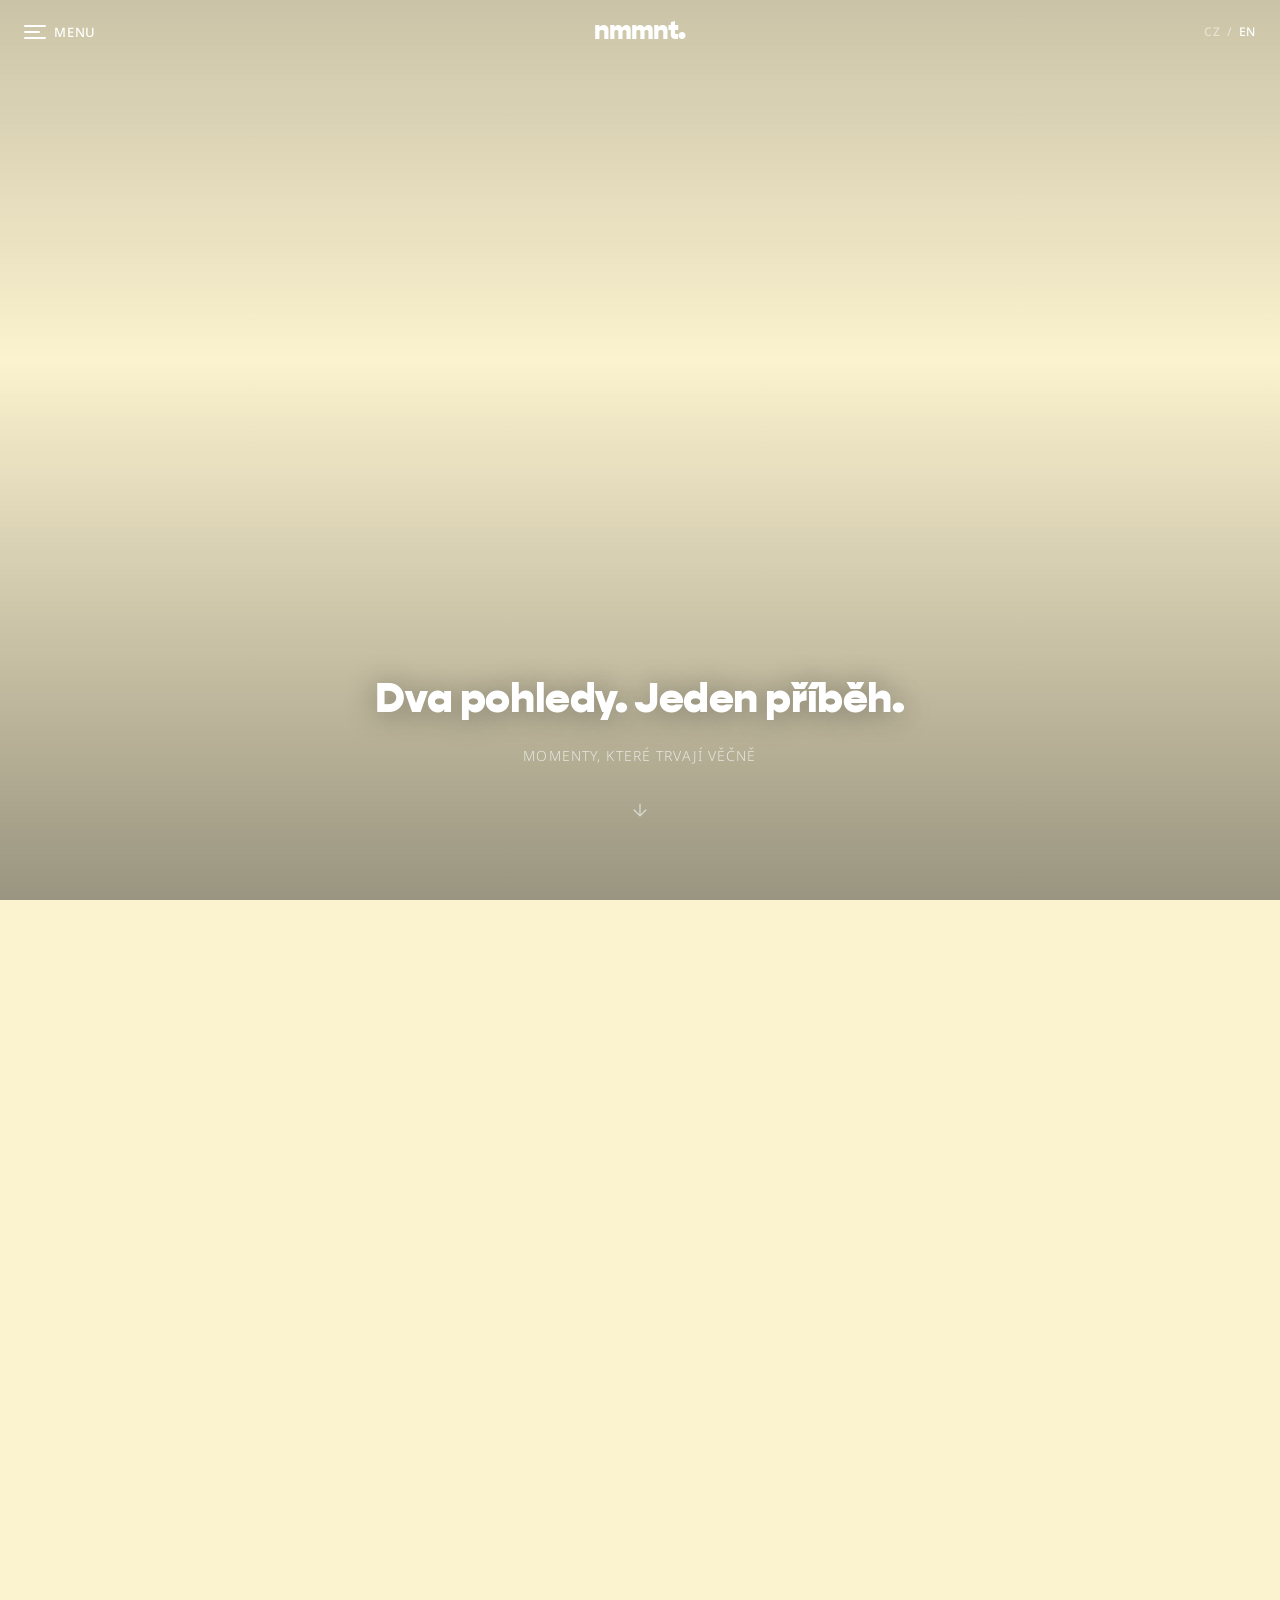
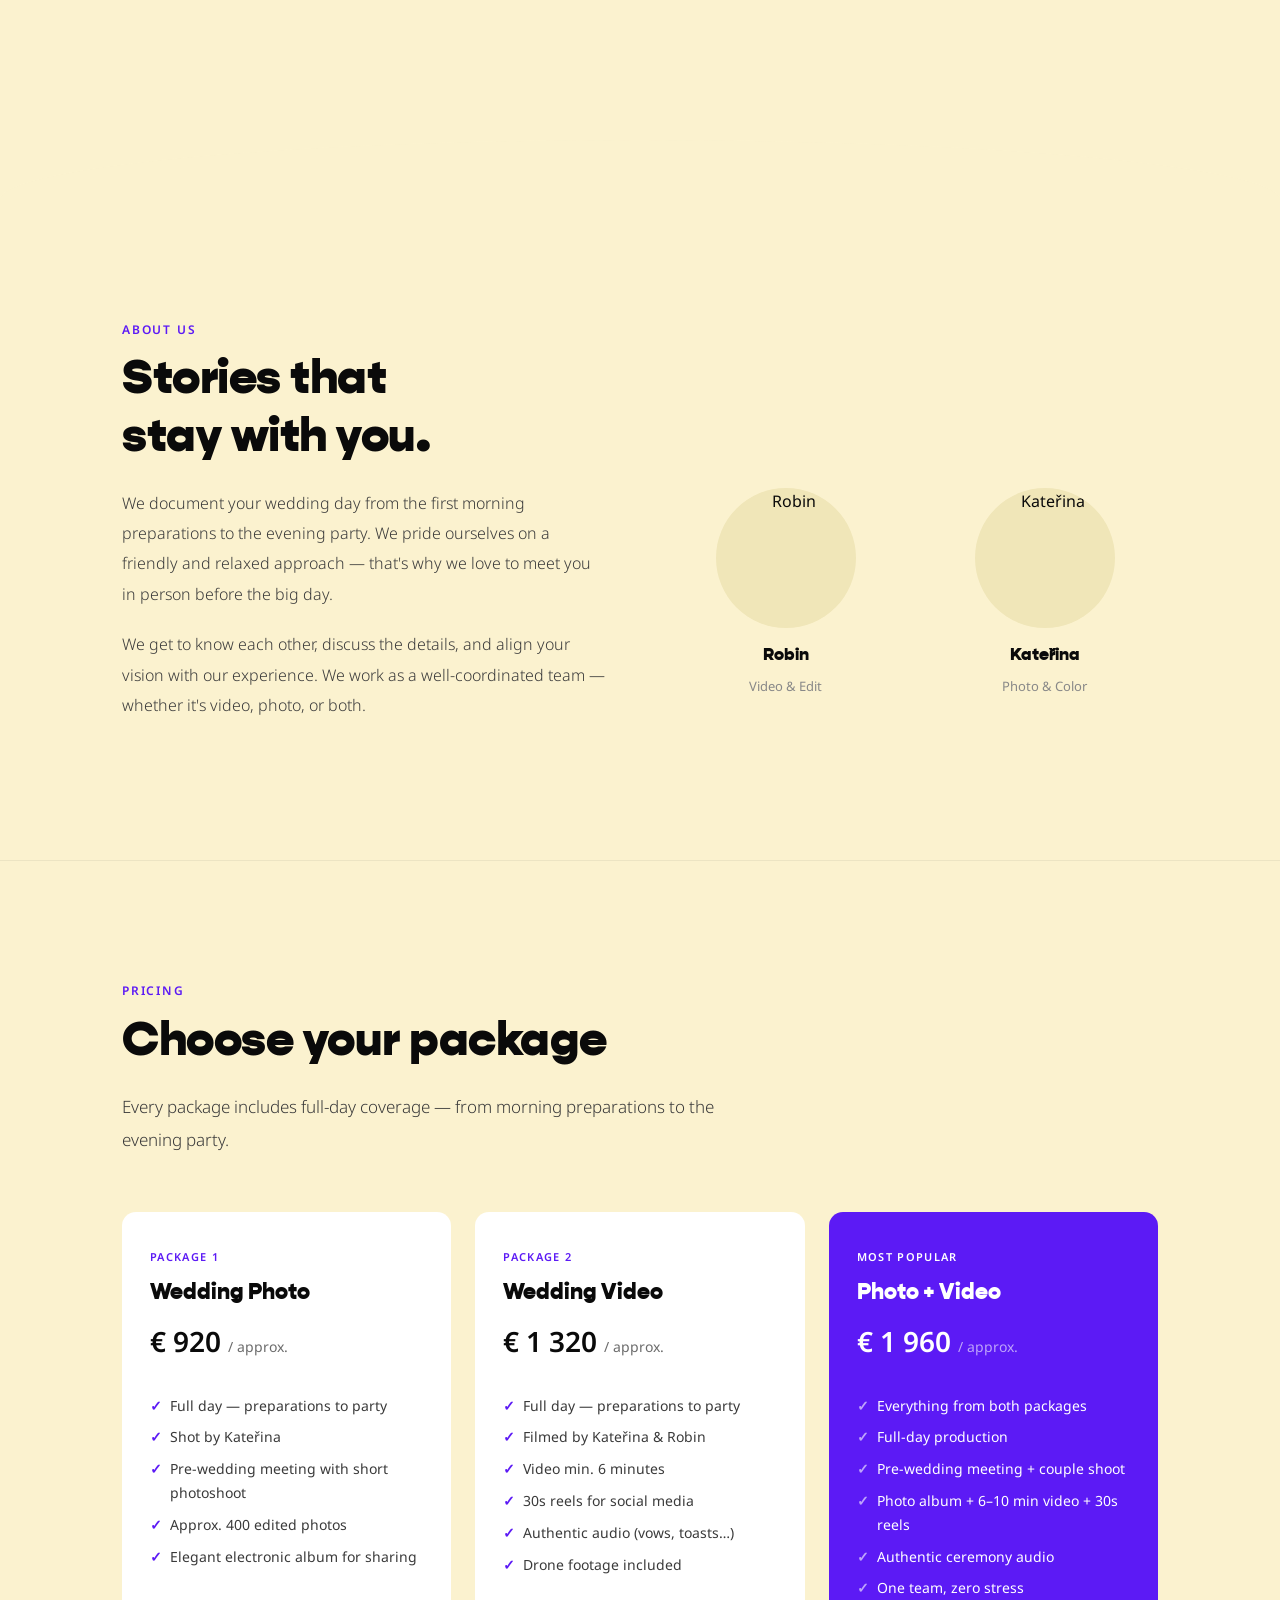
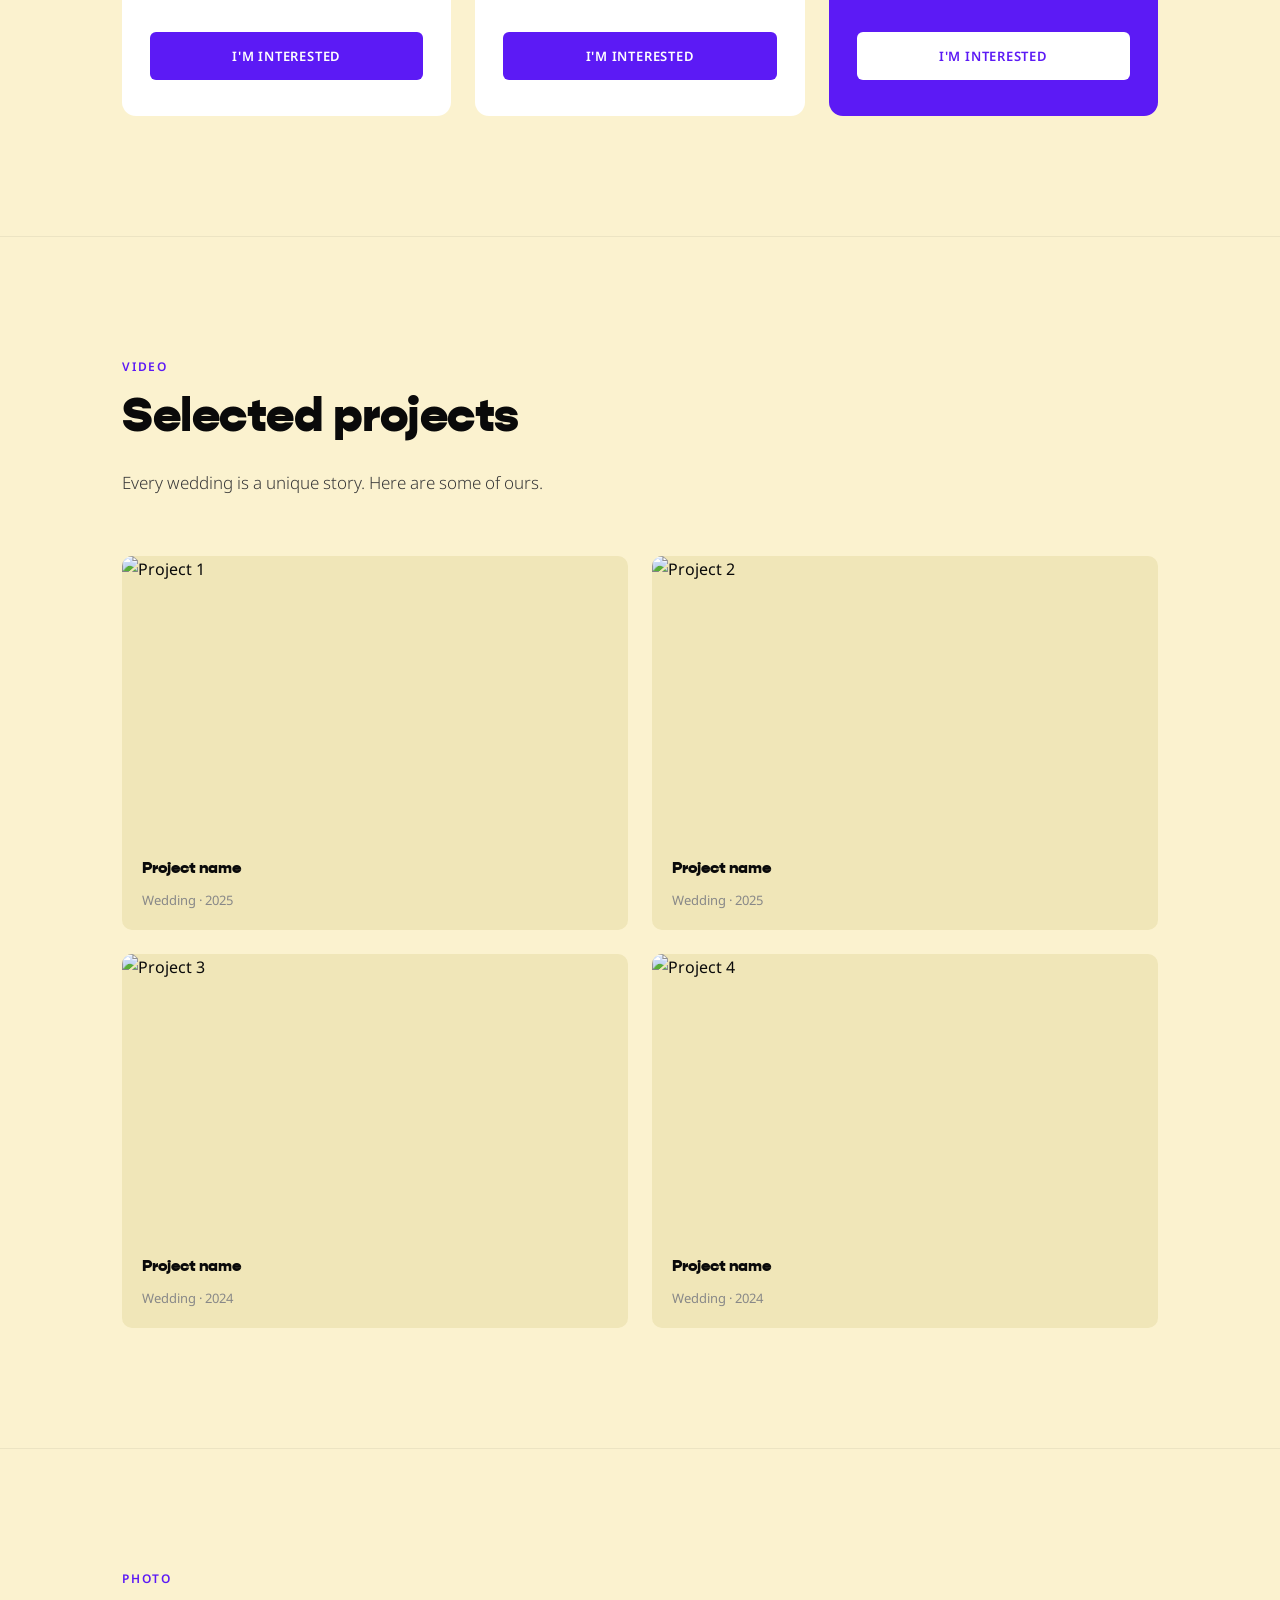
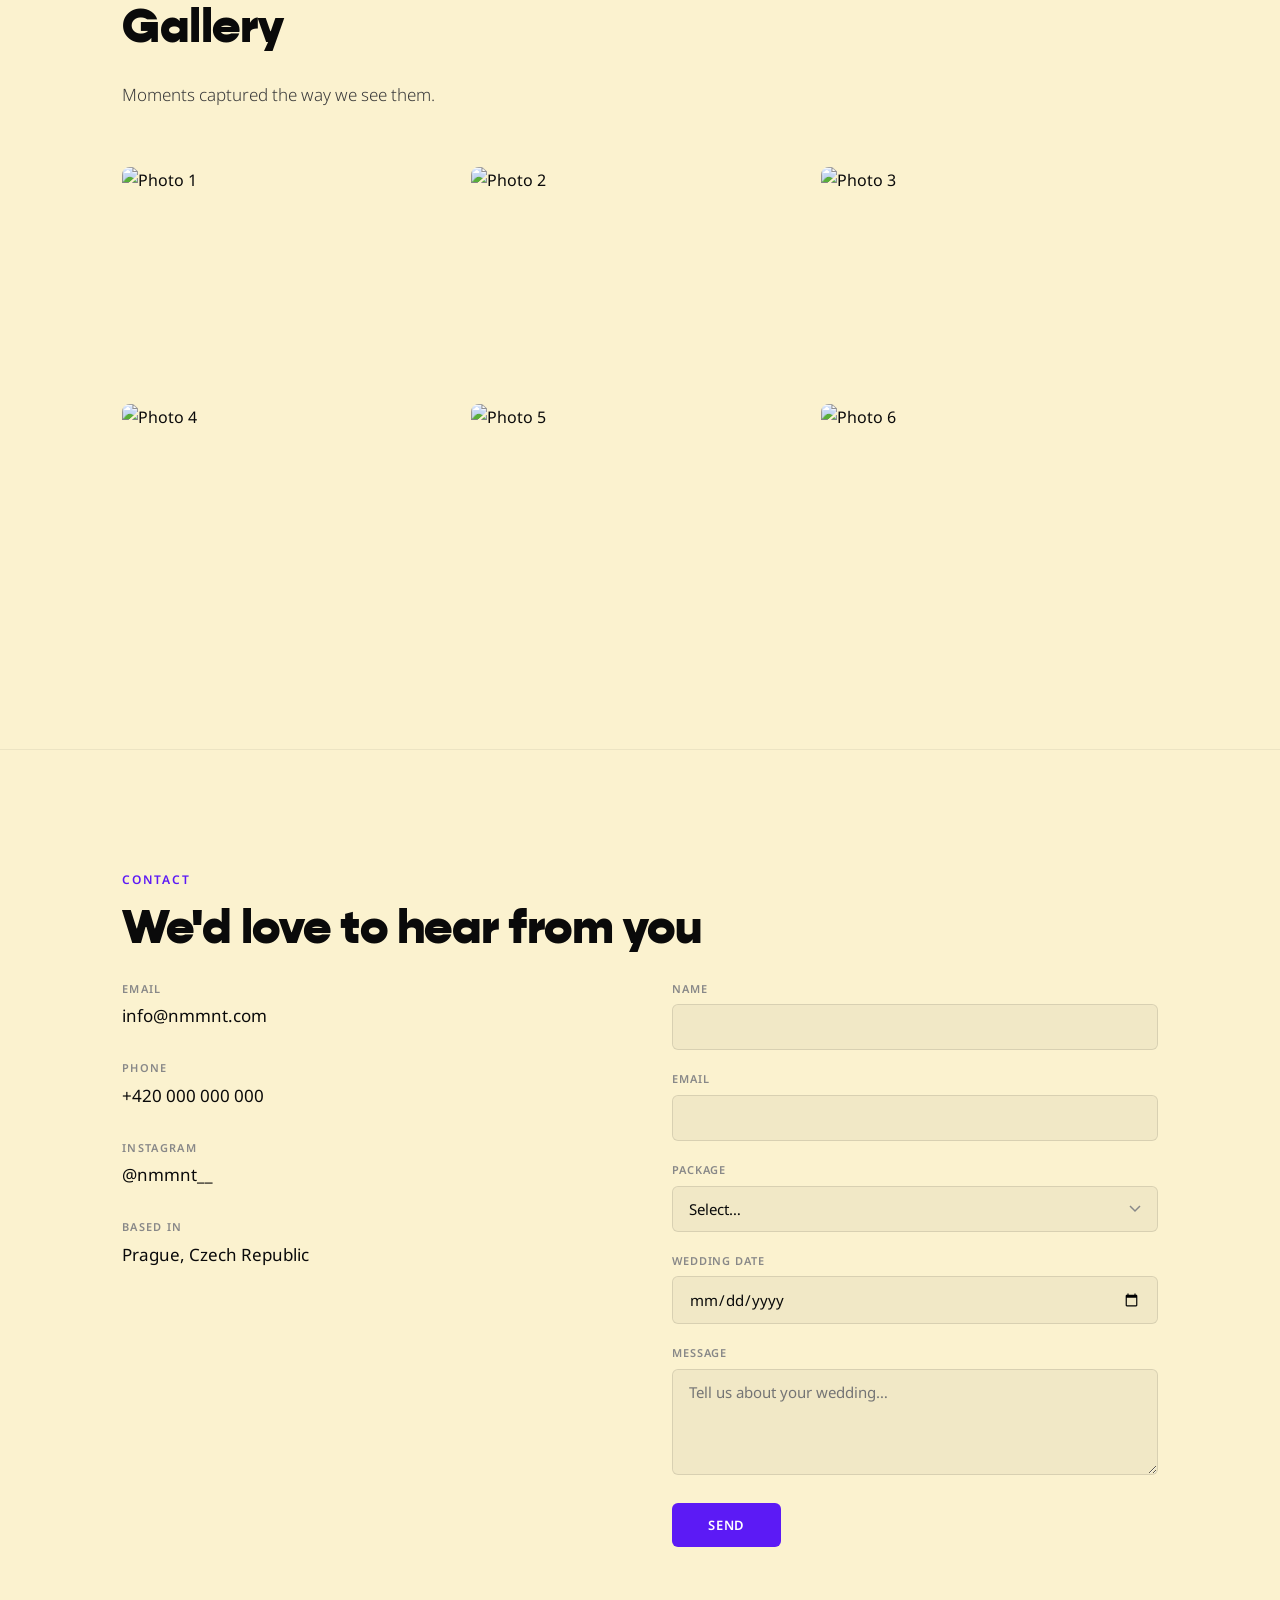
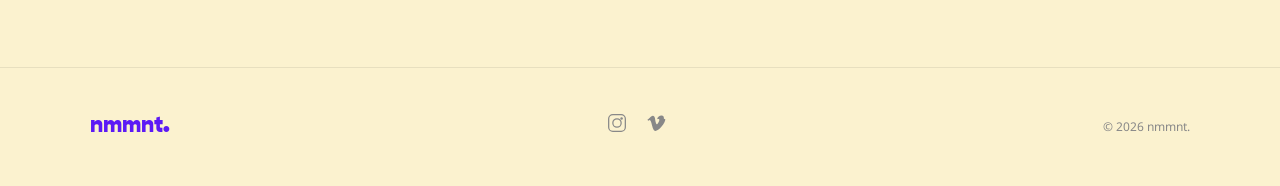
==== en/index.html @ 1768aadf "Update index.html" ====
<!DOCTYPE html>
<html lang="en">
<head>
    <meta charset="UTF-8">
    <meta name="viewport" content="width=device-width, initial-scale=1.0">
    <title>nmmnt. — wedding video &amp; photo</title>
    <meta name="description" content="nmmnt. — cinematic wedding video and photo production. Two perspectives. One story. Based in Prague, Czech Republic.">

    <link rel="preconnect" href="https://fonts.googleapis.com">
    <link rel="preconnect" href="https://fonts.gstatic.com" crossorigin>
    <link href="https://fonts.googleapis.com/css2?family=Noto+Sans:wght@300;400;500;600&display=swap" rel="stylesheet">

    <style>
        @font-face
        {
            font-family: 'GopherText';
            src: url('../assets/fonts/GopherText-Heavy.woff2') format('woff2');
            font-weight: 800;
            font-style: normal;
            font-display: swap;
        }

        :root
        {
            --color-primary: #5c1af5;
            --color-bg: #fbf2cf;
            --color-bg-dark: #f0e6b8;
            --color-text: #0a0a0a;
            --color-text-light: #3a3a3a;
            --color-white: #ffffff;
            --color-gray: #888888;

            --font-heading: 'GopherText', 'Georgia', serif;
            --font-body: 'Noto Sans', sans-serif;

            --header-height: 64px;
            --inner-max: 1100px;
            --section-padding: 120px 32px;

            --ease-out: cubic-bezier(0.16, 1, 0.3, 1);
        }

*, *::before, *::after { margin: 0; padding: 0; box-sizing: border-box; }

html
{
    font-size: 16px;
    scroll-behavior: smooth;
    -webkit-font-smoothing: antialiased;
    margin: 0;
    padding: 0;
    width: 100%;
    overflow-x: hidden;
}

body
{
    font-family: var(--font-body);
    font-weight: 400;
    line-height: 1.7;
    color: var(--color-text);
    background: var(--color-bg);
    margin: 0;
    padding: 0;
    width: 100%;
    overflow-x: hidden;
}

iframe
{
    border: none;
    margin: 0;
    padding: 0;
}


        a { color: inherit; text-decoration: none; }
        img { max-width: 100%; height: auto; display: block; }
        ul { list-style: none; }
        button { border: none; background: none; cursor: pointer; font-family: inherit; color: inherit; }

        #header
        {
            position: fixed; top: 0; left: 0; width: 100%;
            height: var(--header-height); z-index: 1000;
            display: flex; align-items: center; justify-content: center;
            padding: 0 24px; transition: background 0.4s ease;
        }

        #header.scrolled
        {
            background: rgba(251, 242, 207, 0.92);
            backdrop-filter: blur(20px); -webkit-backdrop-filter: blur(20px);
        }

        .header-logo
        {
            position: absolute; left: 50%; transform: translateX(-50%);
            font-family: var(--font-heading); font-weight: 800; font-size: 26px;
            color: var(--color-primary); letter-spacing: -0.02em; z-index: 2;
        }

        .menu-toggle
        {
            position: absolute; left: 24px;
            display: flex; align-items: center; gap: 8px;
            font-size: 13px; font-weight: 500; letter-spacing: 0.06em;
            text-transform: uppercase; color: var(--color-text); z-index: 2;
            transition: color 0.3s ease;
        }

        .menu-toggle:hover { color: var(--color-primary); }

        .menu-toggle-icon { display: flex; flex-direction: column; gap: 4px; width: 22px; }

        .menu-toggle-icon span
        {
            display: block; height: 2px; background: currentColor;
            border-radius: 2px; transition: transform 0.3s ease, opacity 0.3s ease, width 0.3s ease;
        }

        .menu-toggle-icon span:nth-child(2) { width: 16px; }
        .menu-toggle.open .menu-toggle-icon span:nth-child(1) { transform: translateY(6px) rotate(45deg); }
        .menu-toggle.open .menu-toggle-icon span:nth-child(2) { opacity: 0; }
        .menu-toggle.open .menu-toggle-icon span:nth-child(3) { transform: translateY(-6px) rotate(-45deg); }

        .header-lang
        {
            position: absolute; right: 24px; display: flex; gap: 6px;
            font-size: 12px; font-weight: 500; letter-spacing: 0.06em; z-index: 2;
        }

        .header-lang a { color: var(--color-gray); transition: color 0.3s ease; }
        .header-lang a.active { color: var(--color-text); }
        .header-lang a:hover { color: var(--color-primary); }
        .header-lang span { color: var(--color-gray); }

        .dropdown-menu
        {
            position: fixed; top: 0; left: 0; width: 100%; height: 100vh;
            background: rgba(251, 242, 207, 0.97);
            backdrop-filter: blur(30px); -webkit-backdrop-filter: blur(30px);
            z-index: 999; display: flex; align-items: center; justify-content: center;
            opacity: 0; visibility: hidden;
            transition: opacity 0.5s var(--ease-out), visibility 0.5s;
        }

        .dropdown-menu.open { opacity: 1; visibility: visible; }

        .dropdown-menu nav ul { display: flex; flex-direction: column; align-items: center; gap: 24px; }

        .dropdown-menu nav a
        {
            font-family: var(--font-heading); font-weight: 800;
            font-size: clamp(32px, 6vw, 52px); color: var(--color-text);
            letter-spacing: -0.01em; transition: color 0.3s ease;
        }

        .dropdown-menu nav a:hover { color: var(--color-primary); }

        .dropdown-menu .menu-socials { position: absolute; bottom: 48px; display: flex; gap: 32px; }
        .dropdown-menu .menu-socials a { font-size: 14px; font-weight: 400; color: var(--color-gray); }
        .dropdown-menu .menu-socials a:hover { color: var(--color-primary); }

/* ============================================
   HERO — STICKY FULLSCREEN VIDEO
   ============================================ */
.hero-wrap
{
    position: relative;
    height: 200vh;
}

.hero
{
    position: sticky;
    top: 0;
    left: 0;
    width: 100%;
    height: 100vh;
    overflow: hidden;
    z-index: 1;
}

/* Video wrapper — covers entire viewport */
.hero-video
{
    position: absolute;
    top: 0;
    left: 0;
    width: 100%;
    height: 100%;
    overflow: hidden;
}

/* 
   Vimeo iframe trick:
   Scale the iframe way beyond viewport so the video
   always covers 100% width AND height with no letterbox.
   The 56.25% ratio hack ensures 16:9 always fills.
*/
.hero-video iframe
{
    position: absolute;
    top: 50%;
    left: 50%;
    width: 100vw;
    height: 56.25vw; /* 16:9 ratio based on width */
    min-height: 100vh;
    min-width: 177.78vh; /* 16:9 ratio based on height */
    transform: translate(-50%, -50%);
    pointer-events: none;
    border: none;
}

.hero-overlay
{
    position: absolute;
    top: 0;
    left: 0;
    width: 100%;
    height: 100%;
    background: linear-gradient(
        to bottom,
        rgba(10, 10, 10, 0.2) 0%,
        rgba(10, 10, 10, 0.0) 40%,
        rgba(10, 10, 10, 0.4) 100%
    );
    z-index: 2;
    pointer-events: none;
}

.hero-content
{
    position: absolute;
    bottom: 80px;
    left: 50%;
    transform: translateX(-50%);
    text-align: center;
    z-index: 3;
    width: 100%;
    padding: 0 24px;
}

.hero-tagline
{
    font-family: var(--font-heading);
    font-weight: 800;
    font-size: clamp(24px, 4vw, 42px);
    color: var(--color-white);
    letter-spacing: -0.01em;
    margin-bottom: 8px;
    text-shadow: 0 2px 30px rgba(0, 0, 0, 0.4);
}

.hero-sub
{
    font-size: 14px;
    font-weight: 300;
    color: rgba(255, 255, 255, 0.7);
    letter-spacing: 0.08em;
    text-transform: uppercase;
    margin-bottom: 32px;
}

.hero-scroll-hint
{
    display: flex;
    flex-direction: column;
    align-items: center;
    gap: 8px;
    color: rgba(255, 255, 255, 0.6);
    font-size: 11px;
    letter-spacing: 0.12em;
    text-transform: uppercase;
}

.hero-scroll-hint svg
{
    animation: scrollBounce 2s ease-in-out infinite;
}

@keyframes scrollBounce
{
    0%, 100% { transform: translateY(0); }
    50% { transform: translateY(6px); }
}


        .content { position: relative; z-index: 10; background: var(--color-bg); }

        .content::before
        {
            content: ''; position: absolute; top: -60px; left: 0;
            width: 100%; height: 60px; background: var(--color-bg);
            border-radius: 50% 50% 0 0 / 100% 100% 0 0;
        }

        .section-inner { max-width: var(--inner-max); margin: 0 auto; padding: var(--section-padding); }

        .section-label
        {
            font-size: 12px; font-weight: 600; letter-spacing: 0.15em;
            text-transform: uppercase; color: var(--color-primary); margin-bottom: 12px;
        }

        .section-title
        {
            font-family: var(--font-heading); font-weight: 800;
            font-size: clamp(28px, 4.5vw, 48px); line-height: 1.2;
            color: var(--color-text); margin-bottom: 20px; letter-spacing: -0.01em;
        }

        .section-desc
        {
            font-size: clamp(15px, 1.6vw, 17px); font-weight: 300;
            line-height: 1.9; color: var(--color-text-light);
            max-width: 640px; margin-bottom: 56px;
        }

        .about-grid { display: grid; grid-template-columns: 1fr 1fr; gap: 64px; align-items: start; }

        .about-text p
        {
            font-size: 16px; font-weight: 300; line-height: 1.9;
            color: var(--color-text-light); margin-bottom: 20px;
        }

        .about-team { display: flex; gap: 32px; }
        .team-member { text-align: center; flex: 1; }

        .team-photo
        {
            width: 140px; height: 140px; border-radius: 50%;
            overflow: hidden; margin: 0 auto 14px; background: var(--color-bg-dark);
        }

        .team-photo img { width: 100%; height: 100%; object-fit: cover; }

        .team-member h5
        {
            font-family: var(--font-heading); font-weight: 800;
            font-size: 17px; margin-bottom: 2px;
        }

        .team-member span { font-size: 13px; color: var(--color-gray); }

        .sec-pricing { border-top: 1px solid rgba(0,0,0,0.06); }

        .pricing-grid
        {
            display: grid; grid-template-columns: repeat(3, 1fr);
            gap: 24px; align-items: stretch;
        }

        .pricing-card
        {
            background: var(--color-white); border-radius: 14px;
            padding: 36px 28px; display: flex; flex-direction: column;
            transition: transform 0.4s var(--ease-out), box-shadow 0.4s ease;
        }

        .pricing-card:hover
        {
            transform: translateY(-4px);
            box-shadow: 0 16px 48px rgba(92, 26, 245, 0.08);
        }

        .pricing-card.featured { background: var(--color-primary); color: var(--color-white); }
        .pricing-card.featured .pricing-label,
        .pricing-card.featured .pricing-price,
        .pricing-card.featured .pricing-list li { color: var(--color-white); }
        .pricing-card.featured .pricing-list li::before { color: rgba(255,255,255,0.6); }
        .pricing-card.featured .pricing-cta { background: var(--color-white); color: var(--color-primary); }
        .pricing-card.featured .pricing-cta:hover { background: var(--color-bg); }

        .pricing-label
        {
            font-size: 11px; font-weight: 600; letter-spacing: 0.12em;
            text-transform: uppercase; color: var(--color-primary); margin-bottom: 8px;
        }

        .pricing-name
        {
            font-family: var(--font-heading); font-weight: 800;
            font-size: 22px; margin-bottom: 6px;
        }

        .pricing-price { font-size: 28px; font-weight: 600; color: var(--color-text); margin-bottom: 24px; }
        .pricing-price small { font-size: 14px; font-weight: 400; opacity: 0.6; }

        .pricing-list { flex: 1; margin-bottom: 28px; }

        .pricing-list li
        {
            font-size: 14px; line-height: 1.7; color: var(--color-text-light);
            padding: 4px 0 4px 20px; position: relative;
        }

        .pricing-list li::before
        {
            content: '✓'; position: absolute; left: 0;
            color: var(--color-primary); font-weight: 600;
        }

        .pricing-cta
        {
            display: inline-block; text-align: center;
            font-size: 13px; font-weight: 600; letter-spacing: 0.06em;
            text-transform: uppercase; color: var(--color-white);
            background: var(--color-primary); border: none;
            border-radius: 6px; padding: 13px 24px; cursor: pointer;
            transition: background 0.3s ease, transform 0.2s ease;
        }

        .pricing-cta:hover { background: #4a10d4; transform: translateY(-1px); }

        .sec-portfolio { border-top: 1px solid rgba(0,0,0,0.06); }

        .portfolio-reel { display: grid; grid-template-columns: repeat(2, 1fr); gap: 24px; }

        .portfolio-item
        {
            cursor: pointer; border-radius: 10px; overflow: hidden;
            background: var(--color-bg-dark);
            transition: transform 0.4s var(--ease-out), box-shadow 0.4s ease;
        }

        .portfolio-item:hover
        {
            transform: translateY(-3px);
            box-shadow: 0 16px 48px rgba(92,26,245,0.1);
        }

        .portfolio-thumb { position: relative; aspect-ratio: 16/9; overflow: hidden; }

        .portfolio-thumb img
        {
            width: 100%; height: 100%; object-fit: cover;
            transition: transform 0.6s var(--ease-out);
        }

        .portfolio-item:hover .portfolio-thumb img { transform: scale(1.04); }

        .portfolio-play
        {
            position: absolute; top: 50%; left: 50%;
            transform: translate(-50%,-50%);
            width: 56px; height: 56px; background: rgba(92,26,245,0.85);
            border-radius: 50%; display: flex; align-items: center;
            justify-content: center; color: var(--color-white);
            opacity: 0; transition: opacity 0.3s ease;
        }

        .portfolio-item:hover .portfolio-play { opacity: 1; }

        .portfolio-info { padding: 16px 20px; }

        .portfolio-info h5
        {
            font-family: var(--font-heading); font-weight: 800;
            font-size: 16px; color: var(--color-text); margin-bottom: 3px;
        }

        .portfolio-info span { font-size: 13px; color: var(--color-gray); }

        .sec-foto { border-top: 1px solid rgba(0,0,0,0.06); }
        .foto-grid { display: grid; grid-template-columns: repeat(3, 1fr); gap: 12px; }

        .foto-item { border-radius: 8px; overflow: hidden; cursor: pointer; aspect-ratio: 3/2; }

        .foto-item img
        {
            width: 100%; height: 100%; object-fit: cover;
            transition: transform 0.5s var(--ease-out);
        }

        .foto-item:hover img { transform: scale(1.04); }

        .sec-contact { border-top: 1px solid rgba(0,0,0,0.06); }

        .contact-grid { display: grid; grid-template-columns: 1fr 1fr; gap: 64px; align-items: start; }
        .contact-info { display: flex; flex-direction: column; gap: 28px; }

        .contact-item h5
        {
            font-size: 11px; font-weight: 600; letter-spacing: 0.12em;
            text-transform: uppercase; color: var(--color-gray); margin-bottom: 4px;
        }

        .contact-item a, .contact-item p { font-size: 17px; color: var(--color-text); }
        .contact-item a:hover { color: var(--color-primary); }

        .contact-form { display: flex; flex-direction: column; gap: 20px; }

        .form-group label
        {
            display: block; font-size: 11px; font-weight: 600;
            letter-spacing: 0.08em; text-transform: uppercase;
            color: var(--color-gray); margin-bottom: 6px;
        }

        .form-group input,
        .form-group textarea,
        .form-group select
        {
            width: 100%; background: rgba(0,0,0,0.04);
            border: 1px solid rgba(0,0,0,0.1); border-radius: 6px;
            padding: 12px 16px; color: var(--color-text);
            font-size: 15px; outline: none;
            transition: border-color 0.3s ease;
            font-family: var(--font-body);
        }

        .form-group input:focus,
        .form-group textarea:focus,
        .form-group select:focus { border-color: var(--color-primary); }

        .form-group textarea { resize: vertical; min-height: 100px; }

        .form-group select
        {
            appearance: none; -webkit-appearance: none;
            background-image: url("data:image/svg+xml,%3Csvg width='12' height='8' viewBox='0 0 12 8' fill='none' xmlns='http://www.w3.org/2000/svg'%3E%3Cpath d='M1 1L6 6L11 1' stroke='%23888' stroke-width='1.5'/%3E%3C/svg%3E");
            background-repeat: no-repeat; background-position: right 16px center;
            padding-right: 40px;
        }

        .form-submit
        {
            align-self: flex-start; font-size: 13px; font-weight: 600;
            letter-spacing: 0.06em; text-transform: uppercase;
            color: var(--color-white); background: var(--color-primary);
            border: none; border-radius: 6px; padding: 13px 36px;
            cursor: pointer; transition: background 0.3s ease, transform 0.2s ease;
        }

        .form-submit:hover { background: #4a10d4; transform: translateY(-1px); }

        #footer { border-top: 1px solid rgba(0,0,0,0.08); padding: 40px 32px; }

        .footer-inner
        {
            max-width: var(--inner-max); margin: 0 auto;
            display: flex; align-items: center; justify-content: space-between;
        }

        .footer-logo { font-family: var(--font-heading); font-weight: 800; font-size: 22px; color: var(--color-primary); }
        .footer-social { display: flex; gap: 20px; }
        .footer-social a { color: var(--color-gray); transition: color 0.3s ease; }
        .footer-social a:hover { color: var(--color-primary); }
        .footer-copy { font-size: 12px; color: var(--color-gray); }

        .modal
        {
            position: fixed; top: 0; left: 0; width: 100%; height: 100%;
            z-index: 10000; display: flex; align-items: center;
            justify-content: center; opacity: 0; visibility: hidden;
            transition: opacity 0.4s ease, visibility 0.4s;
        }

        .modal.open { opacity: 1; visibility: visible; }

        .modal-bg
        {
            position: absolute; top: 0; left: 0; width: 100%; height: 100%;
            background: rgba(0,0,0,0.92); cursor: pointer;
        }

        .modal-close
        {
            position: absolute; top: 20px; right: 28px;
            font-size: 36px; color: var(--color-white); z-index: 2;
            line-height: 1; transition: opacity 0.3s ease;
        }

        .modal-close:hover { opacity: 0.6; }

        .modal-inner { position: relative; z-index: 1; width: 90%; max-width: 1100px; aspect-ratio: 16/9; }
        .modal-inner iframe { width: 100%; height: 100%; border: none; border-radius: 8px; }

        .anime
        {
            opacity: 0; transform: translateY(30px);
            transition: opacity 0.8s var(--ease-out), transform 0.8s var(--ease-out);
        }

        .anime.visible { opacity: 1; transform: translateY(0); }

        .pricing-grid .anime:nth-child(2) { transition-delay: 0.1s; }
        .pricing-grid .anime:nth-child(3) { transition-delay: 0.2s; }
        .portfolio-reel .anime:nth-child(2) { transition-delay: 0.1s; }
        .portfolio-reel .anime:nth-child(3) { transition-delay: 0.2s; }
        .portfolio-reel .anime:nth-child(4) { transition-delay: 0.3s; }
        .foto-grid .anime:nth-child(2) { transition-delay: 0.06s; }
        .foto-grid .anime:nth-child(3) { transition-delay: 0.12s; }
        .foto-grid .anime:nth-child(4) { transition-delay: 0.18s; }
        .foto-grid .anime:nth-child(5) { transition-delay: 0.24s; }
        .foto-grid .anime:nth-child(6) { transition-delay: 0.3s; }

        @media (max-width: 1024px)
        {
            .about-grid, .contact-grid { grid-template-columns: 1fr; gap: 48px; }
            .pricing-grid { grid-template-columns: 1fr; max-width: 420px; margin: 0 auto; }
        }

        @media (max-width: 768px)
        {
            :root { --section-padding: 72px 20px; --header-height: 56px; }
            .menu-toggle-label { display: none; }
            .portfolio-reel { grid-template-columns: 1fr; }
            .foto-grid { grid-template-columns: repeat(2, 1fr); }
            .about-team { flex-direction: column; align-items: center; }
            .footer-inner { flex-direction: column; gap: 16px; text-align: center; }
            .content::before { top: -30px; height: 30px; }
        }

        @media (max-width: 480px) { .foto-grid { grid-template-columns: 1fr; } }

        body.locked { overflow: hidden; }

        #header.on-video .menu-toggle,
        #header.on-video .header-logo,
        #header.on-video .header-lang a { color: var(--color-white); }
        #header.on-video .header-lang a.active { color: var(--color-white); }
        #header.on-video .header-lang span { color: rgba(255,255,255,0.5); }
        #header.on-video .header-lang a:not(.active) { color: rgba(255,255,255,0.5); }
    </style>
</head>
<body>

    <!-- HEADER -->
    <header id="header" class="on-video">
        <button class="menu-toggle" id="menu-toggle" aria-label="Menu">
            <span class="menu-toggle-icon">
                <span></span><span></span><span></span>
            </span>
            <span class="menu-toggle-label">Menu</span>
        </button>
        <a href="/en/" class="header-logo">nmmnt.</a>
        <div class="header-lang">
            <a href="/">CZ</a>
            <span>/</span>
            <a href="/en/" class="active">EN</a>
        </div>
    </header>

    <!-- DROPDOWN MENU -->
    <div class="dropdown-menu" id="dropdown-menu">
        <nav>
            <ul>
                <li><a href="#about" data-menu>About</a></li>
                <li><a href="#pricing" data-menu>Pricing</a></li>
                <li><a href="#portfolio" data-menu>Video</a></li>
                <li><a href="#foto" data-menu>Photo</a></li>
                <li><a href="#contact" data-menu>Contact</a></li>
            </ul>
        </nav>
        <div class="menu-socials">
            <a href="https://www.instagram.com/nmmnt__" target="_blank" rel="noopener">Instagram</a>
            <a href="https://vimeo.com/nmmnt" target="_blank" rel="noopener">Vimeo</a>
        </div>
    </div>

<!-- HERO — STICKY FULLSCREEN VIDEO -->
<div class="hero-wrap">
    <section class="hero">
        <div class="hero-video">
            <!--
                VIMEO EMBED:
                - background=1  → skryje ovládací prvky, autoplay, loop, muted
                - Nahraď VIMEO_ID svým skutečným ID
                - Pokud je video privátní, přidej &h=HASH
            -->
            <iframe
                src="https://player.vimeo.com/video/VIMEO_ID?background=1&autoplay=1&loop=1&muted=1&quality=1080p&dnt=1"
                allow="autoplay; fullscreen"
                allowfullscreen
                loading="eager"
                title="nmmnt. showreel"
            ></iframe>
        </div>
        <div class="hero-overlay"></div>
        <div class="hero-content">
            <h1 class="hero-tagline">Dva pohledy. Jeden příběh.</h1>
            <p class="hero-sub">Momenty, které trvají věčně</p>
            <div class="hero-scroll-hint">
                <svg width="20" height="20" viewBox="0 0 24 24" fill="none" stroke="currentColor" stroke-width="1.5" stroke-linecap="round" stroke-linejoin="round"><path d="M12 5v14M19 12l-7 7-7-7"/></svg>
            </div>
        </div>
    </section>
</div>


    <!-- CONTENT -->
    <main class="content">

        <!-- ABOUT -->
        <section class="sec" id="about">
            <div class="section-inner">
                <div class="section-label anime">About us</div>
                <h2 class="section-title anime">Stories that<br>stay with you.</h2>

                <div class="about-grid">
                    <div class="about-text anime">
                        <p>We document your wedding day from the first morning preparations to the evening party. We pride ourselves on a friendly and relaxed approach — that's why we love to meet you in person before the big day.</p>
                        <p>We get to know each other, discuss the details, and align your vision with our experience. We work as a well-coordinated team — whether it's video, photo, or both.</p>
                    </div>
                    <div class="about-team anime">
                        <div class="team-member">
                            <div class="team-photo">
                                <img src="../assets/img/team-robin.jpg" alt="Robin" loading="lazy">
                            </div>
                            <h5>Robin</h5>
                            <span>Video &amp; Edit</span>
                        </div>
                        <div class="team-member">
                            <div class="team-photo">
                                <img src="../assets/img/team-katerina.jpg" alt="Kateřina" loading="lazy">
                            </div>
                            <h5>Kateřina</h5>
                            <span>Photo &amp; Color</span>
                        </div>
                    </div>
                </div>
            </div>
        </section>

        <!-- PRICING -->
        <section class="sec sec-pricing" id="pricing">
            <div class="section-inner">
                <div class="section-label anime">Pricing</div>
                <h2 class="section-title anime">Choose your package</h2>
                <p class="section-desc anime">Every package includes full-day coverage — from morning preparations to the evening party.</p>

                <div class="pricing-grid">

                    <div class="pricing-card anime">
                        <div class="pricing-label">Package 1</div>
                        <h3 class="pricing-name">Wedding Photo</h3>
                        <div class="pricing-price">€ 920 <small>/ approx.</small></div>
                        <ul class="pricing-list">
                            <li>Full day — preparations to party</li>
                            <li>Shot by Kateřina</li>
                            <li>Pre-wedding meeting with short photoshoot</li>
                            <li>Approx. 400 edited photos</li>
                            <li>Elegant electronic album for sharing</li>
                        </ul>
                        <a href="#contact" class="pricing-cta">I'm interested</a>
                    </div>

                    <div class="pricing-card anime">
                        <div class="pricing-label">Package 2</div>
                        <h3 class="pricing-name">Wedding Video</h3>
                        <div class="pricing-price">€ 1 320 <small>/ approx.</small></div>
                        <ul class="pricing-list">
                            <li>Full day — preparations to party</li>
                            <li>Filmed by Kateřina &amp; Robin</li>
                            <li>Video min. 6 minutes</li>
                            <li>30s reels for social media</li>
                            <li>Authentic audio (vows, toasts…)</li>
                            <li>Drone footage included</li>
                        </ul>
                        <a href="#contact" class="pricing-cta">I'm interested</a>
                    </div>

                    <div class="pricing-card featured anime">
                        <div class="pricing-label">Most popular</div>
                        <h3 class="pricing-name">Photo + Video</h3>
                        <div class="pricing-price">€ 1 960 <small>/ approx.</small></div>
                        <ul class="pricing-list">
                            <li>Everything from both packages</li>
                            <li>Full-day production</li>
                            <li>Pre-wedding meeting + couple shoot</li>
                            <li>Photo album + 6–10 min video + 30s reels</li>
                            <li>Authentic ceremony audio</li>
                            <li>One team, zero stress</li>
                        </ul>
                        <a href="#contact" class="pricing-cta">I'm interested</a>
                    </div>

                </div>
            </div>
        </section>

        <!-- VIDEO PORTFOLIO -->
        <section class="sec sec-portfolio" id="portfolio">
            <div class="section-inner">
                <div class="section-label anime">Video</div>
                <h2 class="section-title anime">Selected projects</h2>
                <p class="section-desc anime">Every wedding is a unique story. Here are some of ours.</p>

                <div class="portfolio-reel">
                    <div class="portfolio-item anime btn-vimeo" data-vimeo-id="VIMEO_ID_1">
                        <div class="portfolio-thumb">
                            <img src="../assets/img/thumb-1.jpg" alt="Project 1" loading="lazy">
                            <div class="portfolio-play">
                                <svg width="24" height="24" viewBox="0 0 24 24" fill="currentColor"><polygon points="6,3 20,12 6,21"/></svg>
                            </div>
                        </div>
                        <div class="portfolio-info">
                            <h5>Project name</h5>
                            <span>Wedding · 2025</span>
                        </div>
                    </div>

                    <div class="portfolio-item anime btn-vimeo" data-vimeo-id="VIMEO_ID_2">
                        <div class="portfolio-thumb">
                            <img src="../assets/img/thumb-2.jpg" alt="Project 2" loading="lazy">
                            <div class="portfolio-play">
                                <svg width="24" height="24" viewBox="0 0 24 24" fill="currentColor"><polygon points="6,3 20,12 6,21"/></svg>
                            </div>
                        </div>
                        <div class="portfolio-info">
                            <h5>Project name</h5>
                            <span>Wedding · 2025</span>
                        </div>
                    </div>

                    <div class="portfolio-item anime btn-vimeo" data-vimeo-id="VIMEO_ID_3">
                        <div class="portfolio-thumb">
                            <img src="../assets/img/thumb-3.jpg" alt="Project 3" loading="lazy">
                            <div class="portfolio-play">
                                <svg width="24" height="24" viewBox="0 0 24 24" fill="currentColor"><polygon points="6,3 20,12 6,21"/></svg>
                            </div>
                        </div>
                        <div class="portfolio-info">
                            <h5>Project name</h5>
                            <span>Wedding · 2024</span>
                        </div>
                    </div>

                    <div class="portfolio-item anime btn-vimeo" data-vimeo-id="VIMEO_ID_4">
                        <div class="portfolio-thumb">
                            <img src="../assets/img/thumb-4.jpg" alt="Project 4" loading="lazy">
                            <div class="portfolio-play">
                                <svg width="24" height="24" viewBox="0 0 24 24" fill="currentColor"><polygon points="6,3 20,12 6,21"/></svg>
                            </div>
                        </div>
                        <div class="portfolio-info">
                            <h5>Project name</h5>
                            <span>Wedding · 2024</span>
                        </div>
                    </div>
                </div>
            </div>
        </section>

        <!-- PHOTO -->
        <section class="sec sec-foto" id="foto">
            <div class="section-inner">
                <div class="section-label anime">Photo</div>
                <h2 class="section-title anime">Gallery</h2>
                <p class="section-desc anime">Moments captured the way we see them.</p>

                <div class="foto-grid">
                    <div class="foto-item anime"><img src="../assets/img/foto-1.jpg" alt="Photo 1" loading="lazy"></div>
                    <div class="foto-item anime"><img src="../assets/img/foto-2.jpg" alt="Photo 2" loading="lazy"></div>
                    <div class="foto-item anime"><img src="../assets/img/foto-3.jpg" alt="Photo 3" loading="lazy"></div>
                    <div class="foto-item anime"><img src="../assets/img/foto-4.jpg" alt="Photo 4" loading="lazy"></div>
                    <div class="foto-item anime"><img src="../assets/img/foto-5.jpg" alt="Photo 5" loading="lazy"></div>
                    <div class="foto-item anime"><img src="../assets/img/foto-6.jpg" alt="Photo 6" loading="lazy"></div>
                </div>
            </div>
        </section>

        <!-- CONTACT -->
        <section class="sec sec-contact" id="contact">
            <div class="section-inner">
                <div class="section-label anime">Contact</div>
                <h2 class="section-title anime">We'd love to hear from you</h2>

                <div class="contact-grid">
                    <div class="contact-info anime">
                        <div class="contact-item">
                            <h5>Email</h5>
                            <a href="mailto:info@nmmnt.com">info@nmmnt.com</a>
                        </div>
                        <div class="contact-item">
                            <h5>Phone</h5>
                            <a href="tel:+420000000000">+420 000 000 000</a>
                        </div>
                        <div class="contact-item">
                            <h5>Instagram</h5>
                            <a href="https://www.instagram.com/nmmnt__" target="_blank" rel="noopener">@nmmnt__</a>
                        </div>
                        <div class="contact-item">
                            <h5>Based in</h5>
                            <p>Prague, Czech Republic</p>
                        </div>
                    </div>

                    <form class="contact-form anime" action="https://formspree.io/f/YOUR_FORM_ID" method="POST">
                        <div class="form-group">
                            <label for="name">Name</label>
                            <input type="text" id="name" name="name" required>
                        </div>
                        <div class="form-group">
                            <label for="email">Email</label>
                            <input type="email" id="email" name="email" required>
                        </div>
                        <div class="form-group">
                            <label for="service">Package</label>
                            <select id="service" name="service">
                                <option value="" disabled selected>Select…</option>
                                <option value="photo">Wedding Photo — € 920</option>
                                <option value="video">Wedding Video — € 1 320</option>
                                <option value="full">Photo + Video — € 1 960</option>
                                <option value="other">Other / General inquiry</option>
                            </select>
                        </div>
                        <div class="form-group">
                            <label for="date">Wedding date</label>
                            <input type="date" id="date" name="date">
                        </div>
                        <div class="form-group">
                            <label for="message">Message</label>
                            <textarea id="message" name="message" rows="4" placeholder="Tell us about your wedding…"></textarea>
                        </div>
                        <button type="submit" class="form-submit">Send</button>
                    </form>
                </div>
            </div>
        </section>

    </main>

    <!-- FOOTER -->
    <footer id="footer">
        <div class="footer-inner">
            <a href="/en/" class="footer-logo">nmmnt.</a>
            <div class="footer-social">
                <a href="https://www.instagram.com/nmmnt__" target="_blank" rel="noopener" aria-label="Instagram">
                    <svg width="20" height="20" viewBox="0 0 24 24" fill="none" stroke="currentColor" stroke-width="1.5" stroke-linecap="round" stroke-linejoin="round"><rect x="2" y="2" width="20" height="20" rx="5"/><circle cx="12" cy="12" r="5"/><circle cx="17.5" cy="6.5" r="1.5" fill="currentColor" stroke="none"/></svg>
                </a>
                <a href="https://vimeo.com/nmmnt" target="_blank" rel="noopener" aria-label="Vimeo">
                    <svg width="20" height="20" viewBox="0 0 24 24" fill="currentColor"><path d="M22 7.42c-.1 2.15-1.6 5.09-4.5 8.82C14.5 19.74 12.1 21.5 10.1 21.5c-1.24 0-2.3-1.15-3.16-3.45-.58-2.1-1.15-4.22-1.73-6.33-.64-2.3-1.33-3.45-2.06-3.45-.16 0-.72.34-1.68 1.01L.5 8.05c1.06-.93 2.1-1.86 3.13-2.8C5.02 4.04 6.1 3.38 6.83 3.31c1.47-.14 2.37.86 2.71 3.01.37 2.32.62 3.76.77 4.32.43 1.94.9 2.92 1.41 2.92.4 0 1-.63 1.8-1.89.8-1.26 1.22-2.22 1.28-2.88.11-1.09-.32-1.64-1.28-1.64-.46 0-.93.1-1.42.32.94-3.09 2.74-4.59 5.42-4.51 1.98.05 2.91 1.34 2.8 3.86z"/></svg>
                </a>
            </div>
            <span class="footer-copy">&copy; 2026 nmmnt.</span>
        </div>
    </footer>

    <!-- VIDEO MODAL -->
    <div class="modal" id="modal-video">
        <div class="modal-bg"></div>
        <button class="modal-close" aria-label="Close">&times;</button>
        <div class="modal-inner">
            <iframe id="modal-iframe" src="" allow="autoplay; fullscreen" allowfullscreen></iframe>
        </div>
    </div>

    <!-- JS -->
    <script>
    document.addEventListener('DOMContentLoaded', function ()
    {
        var toggle = document.getElementById('menu-toggle');
        var dropdown = document.getElementById('dropdown-menu');

        toggle.addEventListener('click', function ()
        {
            toggle.classList.toggle('open');
            dropdown.classList.toggle('open');
            document.body.classList.toggle('locked');
        });

        document.querySelectorAll('[data-menu]').forEach(function (link)
        {
            link.addEventListener('click', function ()
            {
                toggle.classList.remove('open');
                dropdown.classList.remove('open');
                document.body.classList.remove('locked');
            });
        });

        var header = document.getElementById('header');
        var heroWrap = document.querySelector('.hero-wrap');

        function updateHeader()
        {
            var scrollY = window.scrollY;
            var heroBottom = heroWrap.offsetTop + heroWrap.offsetHeight;

            if (scrollY > 60) { header.classList.add('scrolled'); }
            else { header.classList.remove('scrolled'); }

            if (scrollY < heroBottom - 100)
            {
                header.classList.add('on-video');
                header.classList.remove('scrolled');
                header.style.background = 'transparent';
            }
            else
            {
                header.classList.remove('on-video');
                header.style.background = '';
            }
        }

        window.addEventListener('scroll', updateHeader, { passive: true });
        updateHeader();

        document.querySelectorAll('a[href^="#"]').forEach(function (anchor)
        {
            anchor.addEventListener('click', function (e)
            {
                e.preventDefault();
                var id = this.getAttribute('href').substring(1);
                var target = document.getElementById(id);
                if (target) { window.scrollTo({ top: target.offsetTop - 64, behavior: 'smooth' }); }
            });
        });

        var animeEls = document.querySelectorAll('.anime');
        if ('IntersectionObserver' in window)
        {
            var observer = new IntersectionObserver(function (entries)
            {
                entries.forEach(function (entry)
                {
                    if (entry.isIntersecting) { entry.target.classList.add('visible'); observer.unobserve(entry.target); }
                });
            }, { threshold: 0.12, rootMargin: '0px 0px -30px 0px' });
            animeEls.forEach(function (el) { observer.observe(el); });
        }
        else { animeEls.forEach(function (el) { el.classList.add('visible'); }); }

        var modal = document.getElementById('modal-video');
        var modalIframe = document.getElementById('modal-iframe');

        function openModal(vimeoId)
        {
            modalIframe.src = 'https://player.vimeo.com/video/' + vimeoId + '?autoplay=1&title=0&byline=0&portrait=0';
            modal.classList.add('open');
            document.body.classList.add('locked');
        }

        function closeModal()
        {
            modal.classList.remove('open');
            document.body.classList.remove('locked');
            setTimeout(function () { modalIframe.src = ''; }, 400);
        }

        document.querySelectorAll('.btn-vimeo').forEach(function (btn)
        {
            btn.addEventListener('click', function ()
            {
                var id = this.getAttribute('data-vimeo-id');
                if (id && id.indexOf('VIMEO_ID') === -1) { openModal(id); }
            });
        });

        modal.querySelector('.modal-close').addEventListener('click', closeModal);
        modal.querySelector('.modal-bg').addEventListener('click', closeModal);
        document.addEventListener('keydown', function (e) { if (e.key === 'Escape') closeModal(); });

        document.querySelectorAll('.foto-item').forEach(function (item)
        {
            item.addEventListener('click', function ()
            {
                var img = this.querySelector('img');
                if (!img) return;
                var lb = document.createElement('div');
                lb.className = 'modal open';
                lb.style.zIndex = '10001';
                lb.innerHTML = '<div class="modal-bg"></div>'
                    + '<button class="modal-close" aria-label="Close">&times;</button>'
                    + '<div class="modal-inner" style="aspect-ratio:auto;max-height:90vh;display:flex;align-items:center;justify-content:center;">'
                    + '<img src="' + img.src + '" alt="' + (img.alt || '') + '" style="max-width:100%;max-height:90vh;object-fit:contain;border-radius:8px;">'
                    + '</div>';
                document.body.appendChild(lb);
                document.body.classList.add('locked');
                function closeLb()
                {
                    lb.classList.remove('open');
                    document.body.classList.remove('locked');
                    setTimeout(function () { lb.remove(); }, 400);
                }
                lb.querySelector('.modal-bg').addEventListener('click', closeLb);
                lb.querySelector('.modal-close').addEventListener('click', closeLb);
            });
        });

        var form = document.querySelector('.contact-form');
        if (form)
        {
            form.addEventListener('submit', function ()
            {
                var btn = form.querySelector('.form-submit');
                if (btn) { btn.textContent = 'Sending…'; btn.style.opacity = '0.7'; btn.style.pointerEvents = 'none'; }
            });
        }
    });
    </script>

</body>
</html>
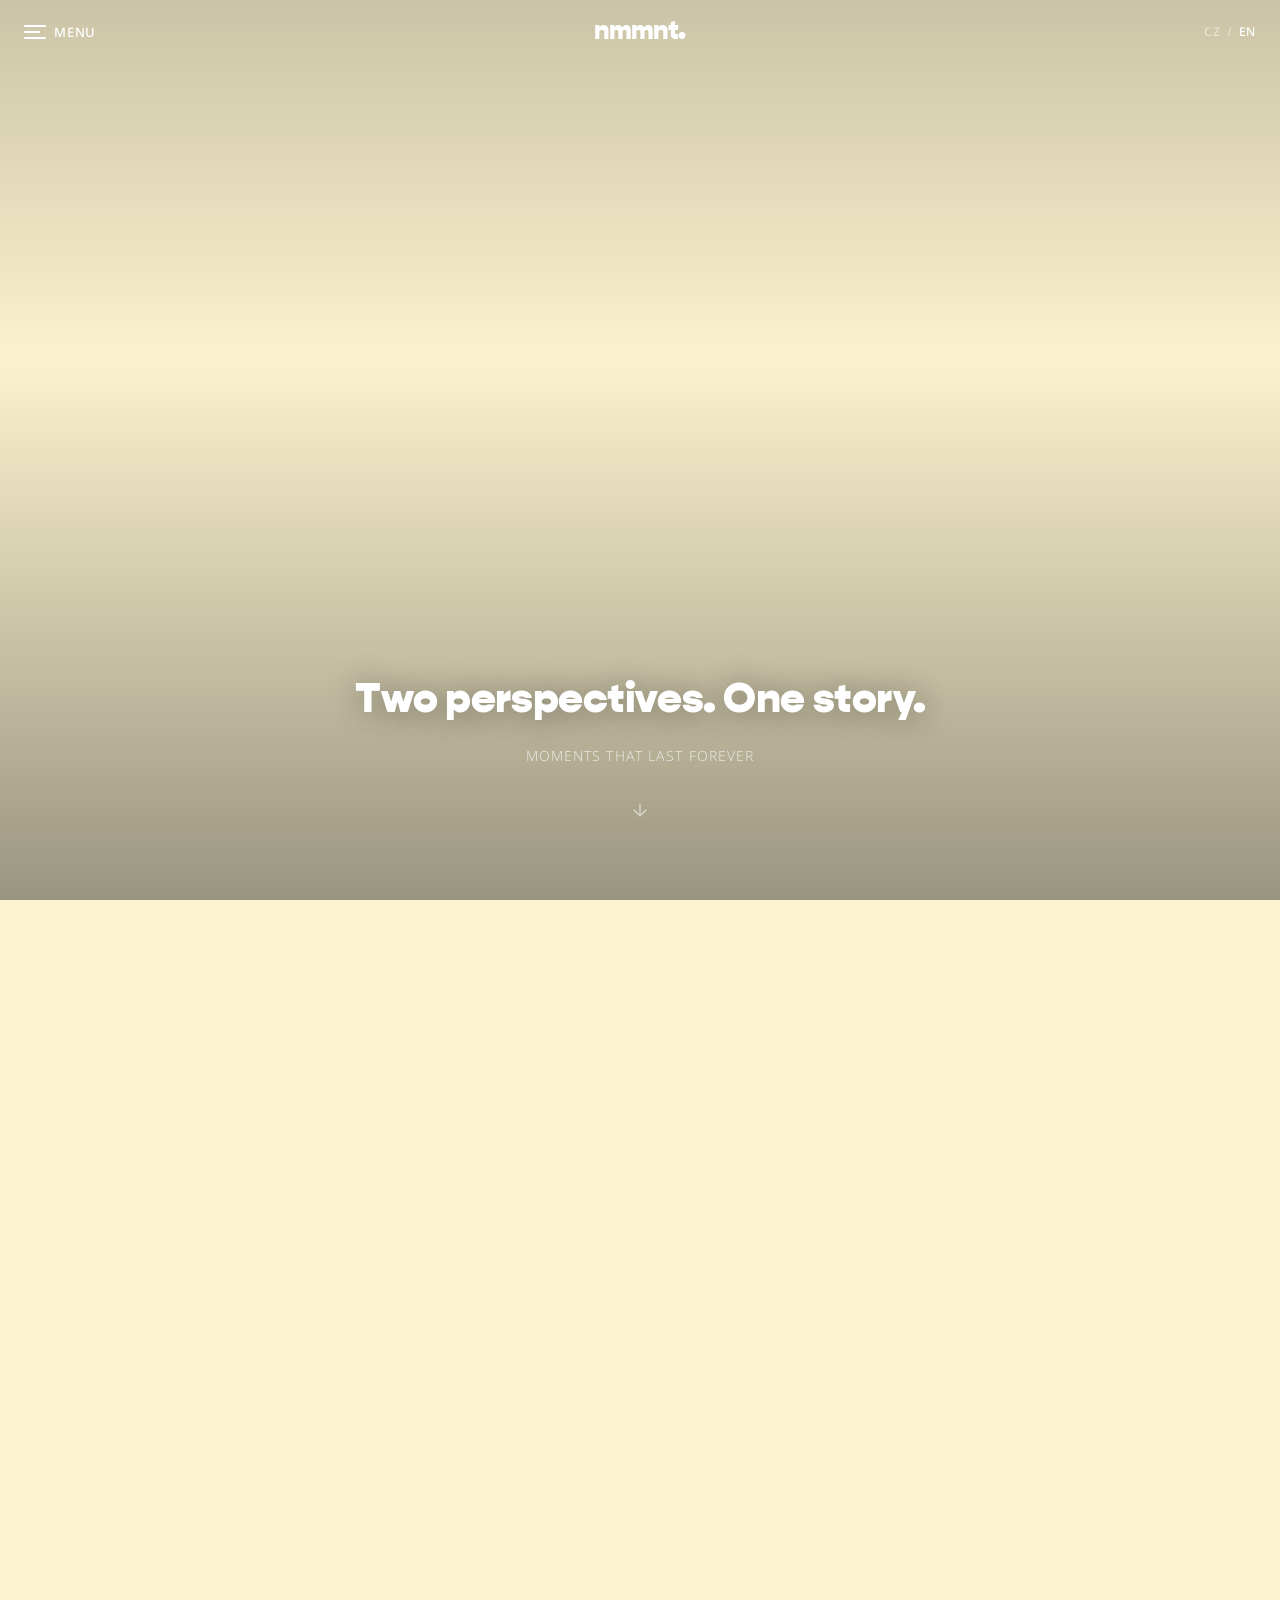
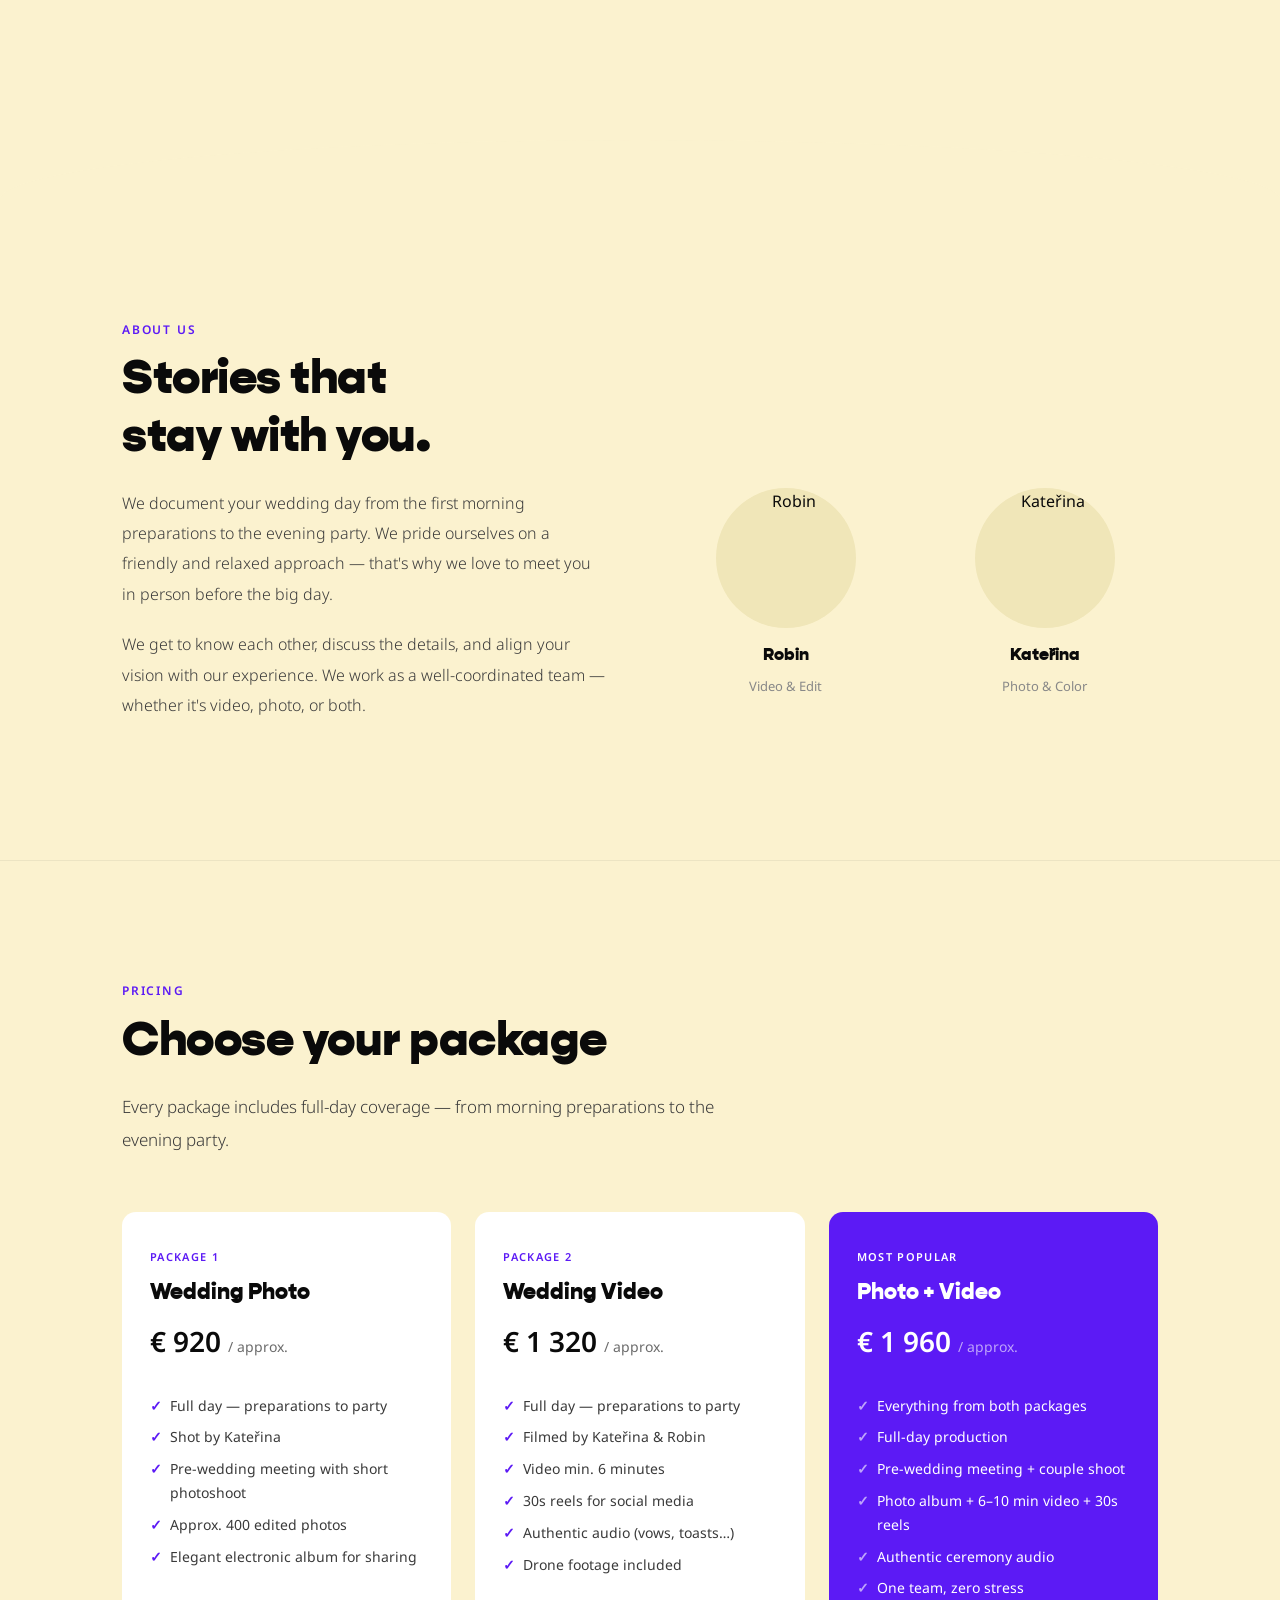
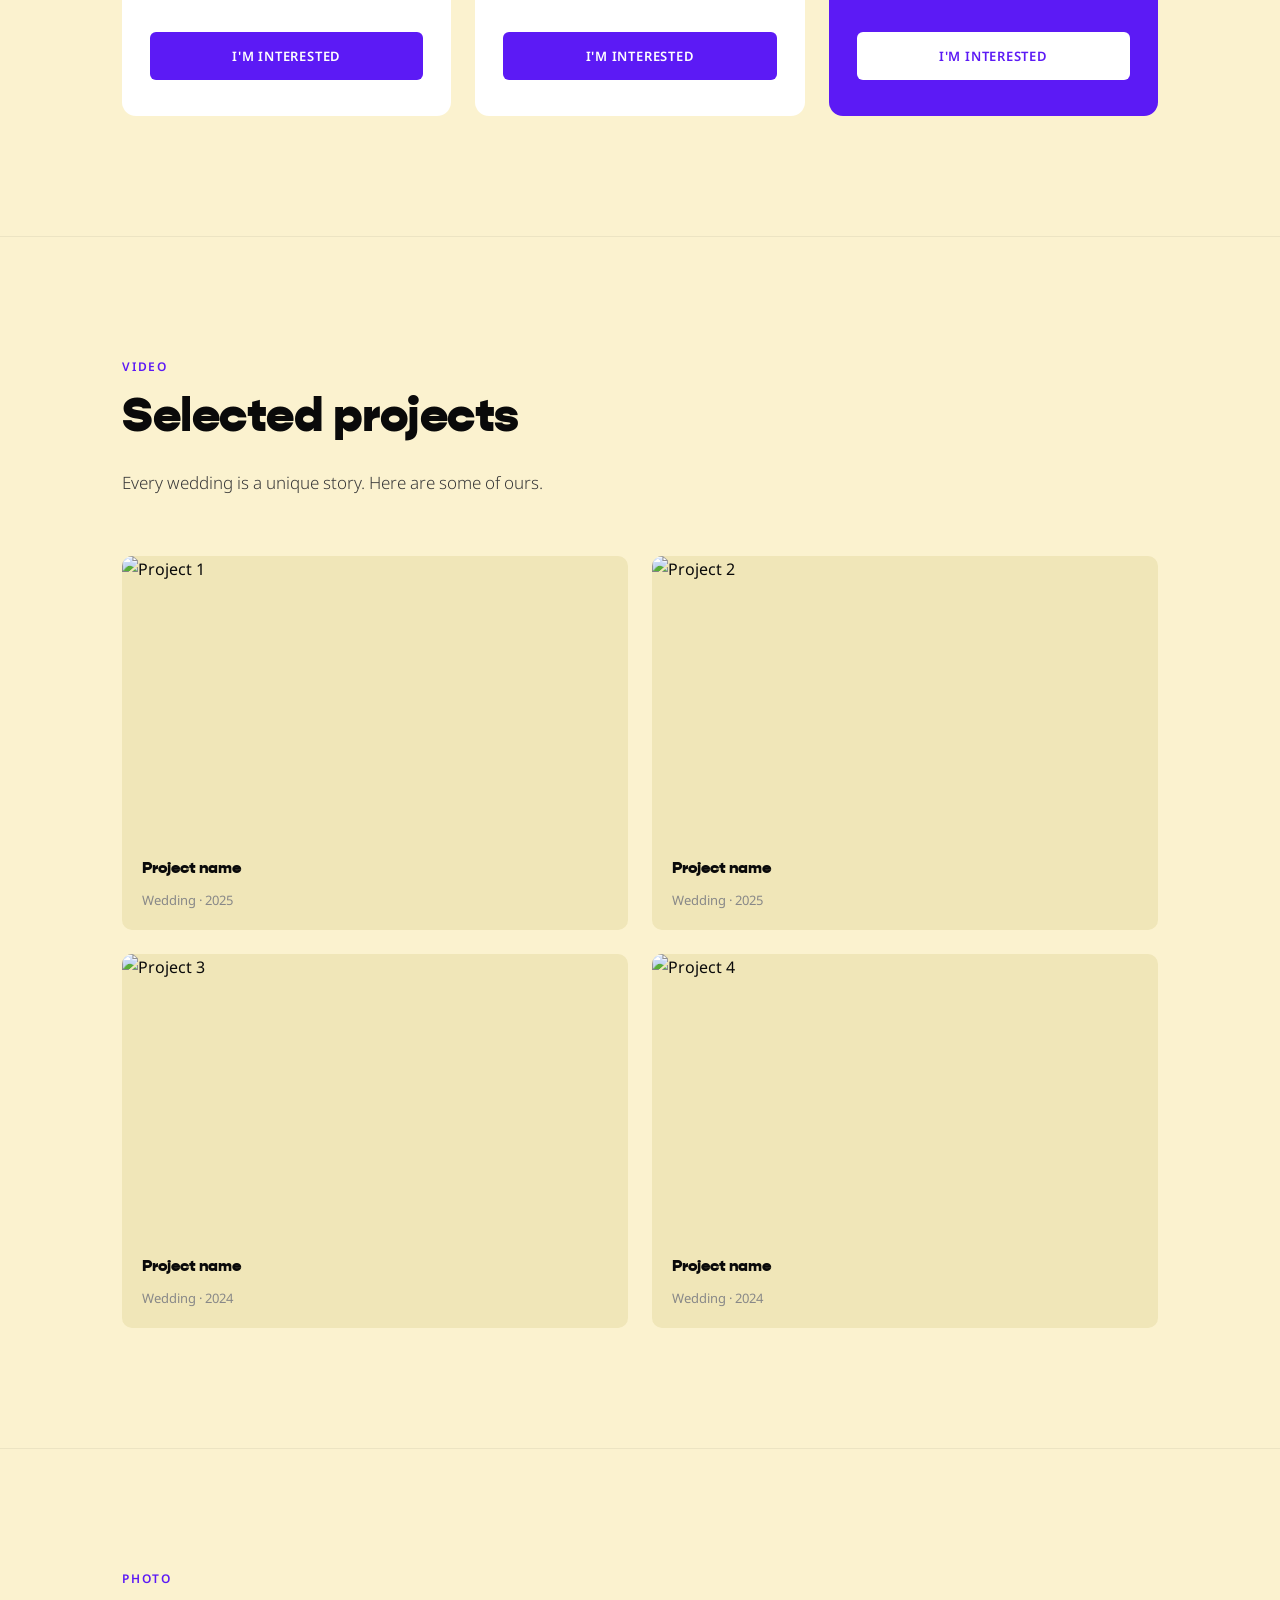
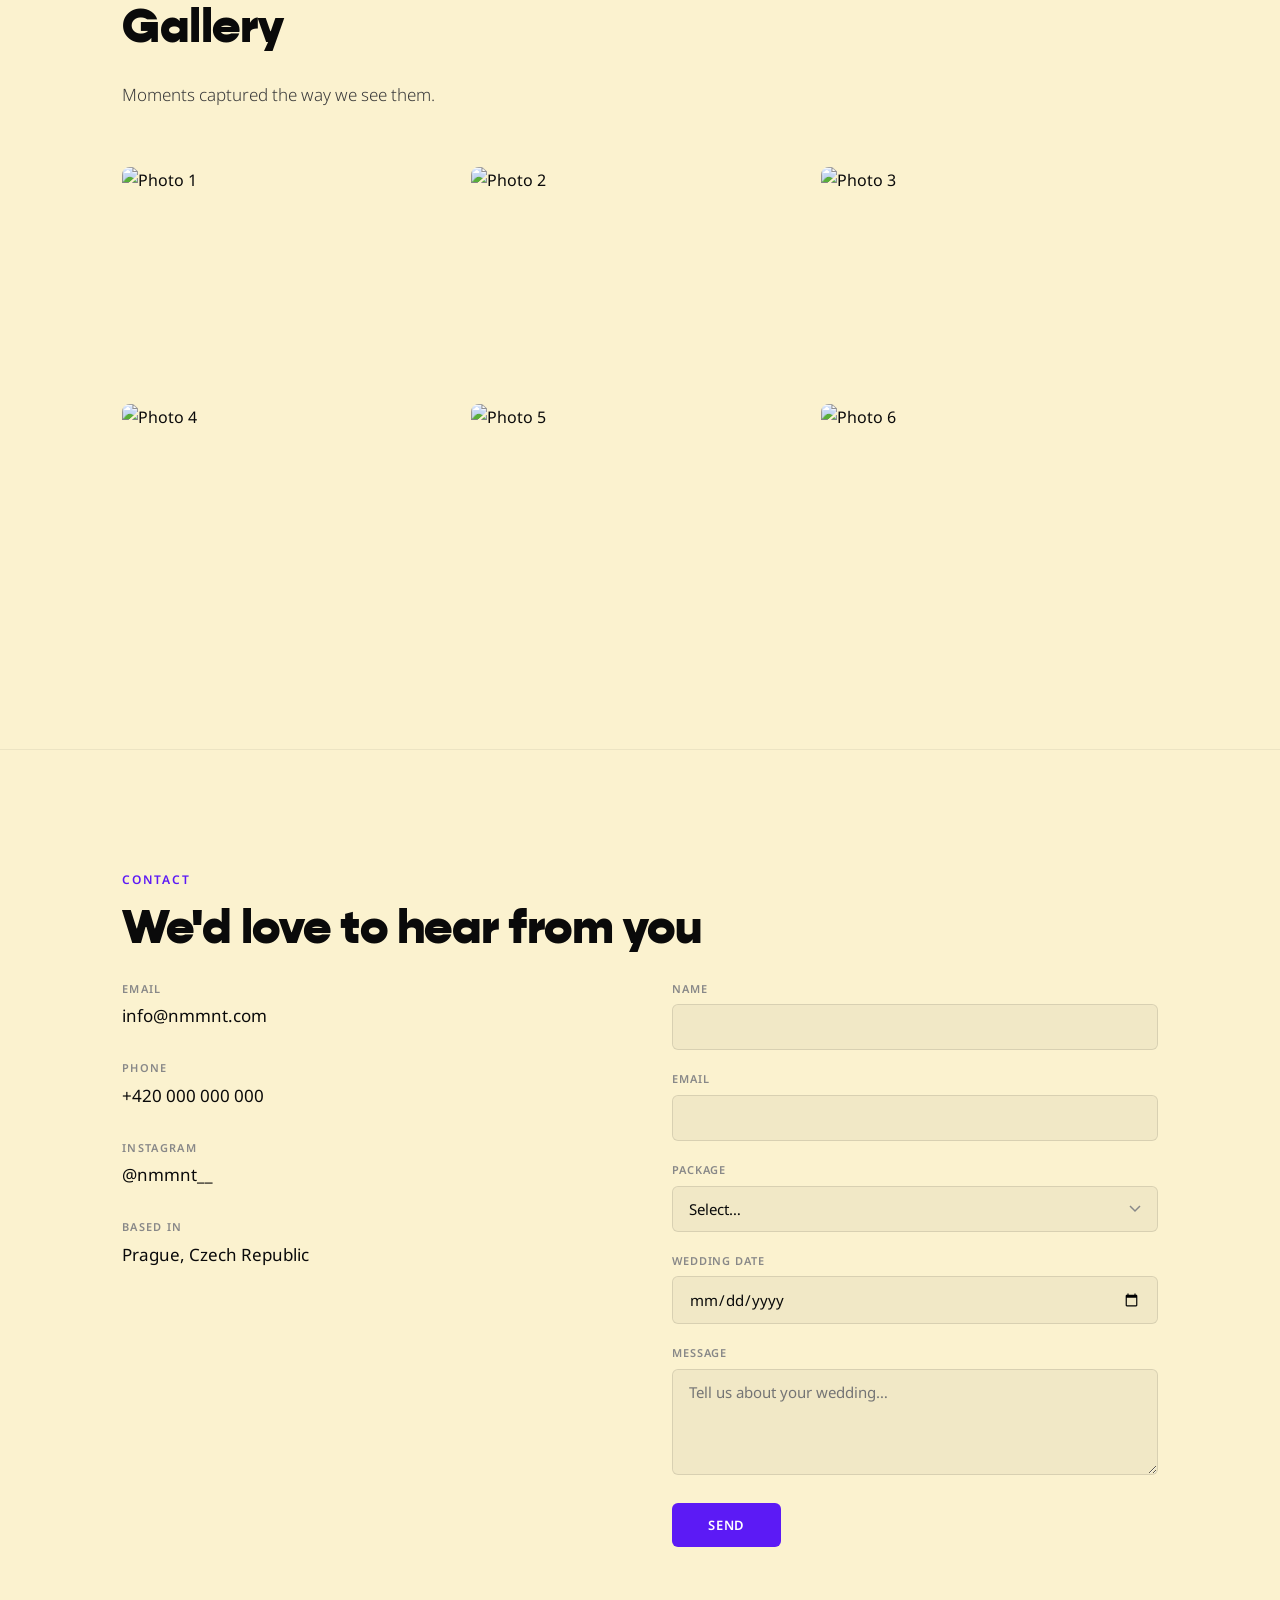
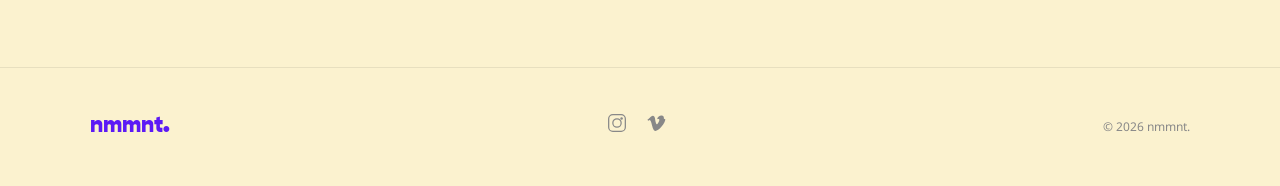
==== commit be9293aa: "Update index.html" ====
--- a/en/index.html
+++ b/en/index.html
@@ -682,8 +682,9 @@
         </div>
         <div class="hero-overlay"></div>
         <div class="hero-content">
-            <h1 class="hero-tagline">Dva pohledy. Jeden příběh.</h1>
-            <p class="hero-sub">Momenty, které trvají věčně</p>
+<h1 class="hero-tagline">Two perspectives. One story.</h1>
+<p class="hero-sub">Moments that last forever</p>
+
             <div class="hero-scroll-hint">
                 <svg width="20" height="20" viewBox="0 0 24 24" fill="none" stroke="currentColor" stroke-width="1.5" stroke-linecap="round" stroke-linejoin="round"><path d="M12 5v14M19 12l-7 7-7-7"/></svg>
             </div>
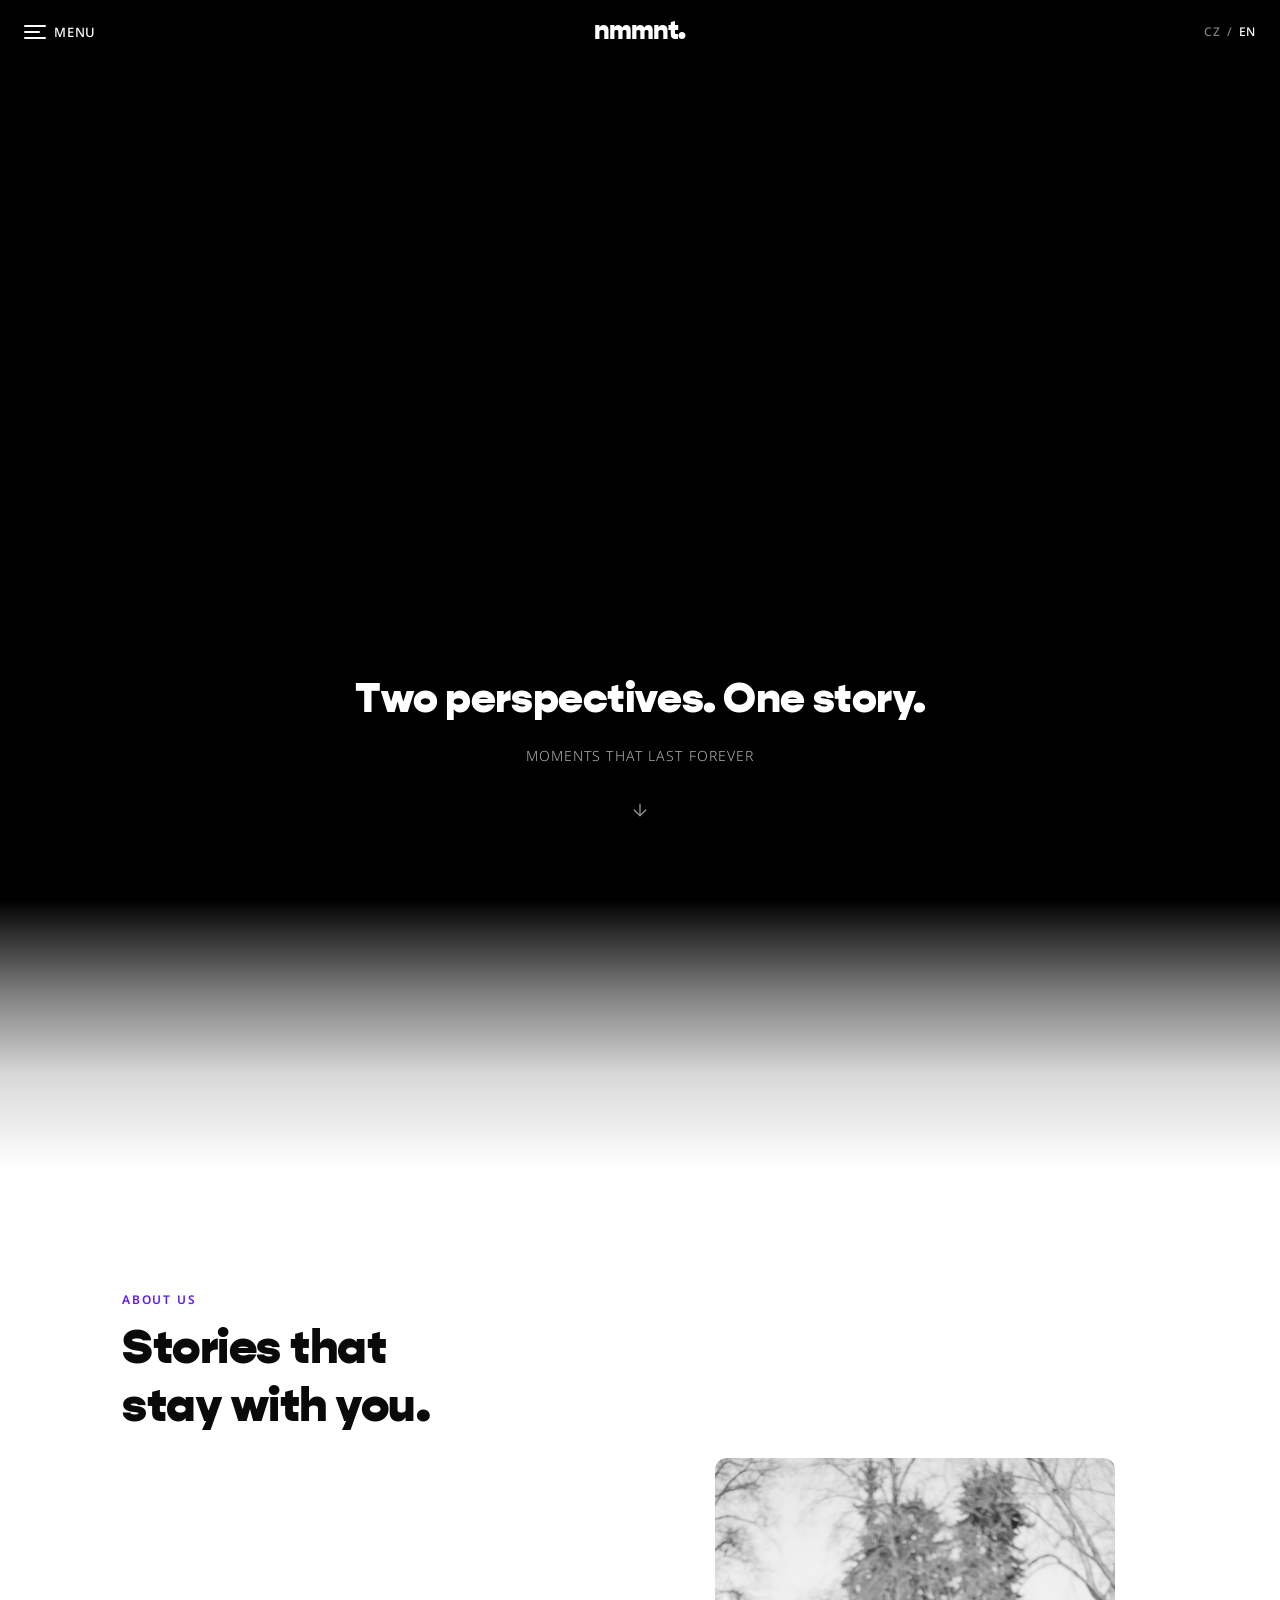
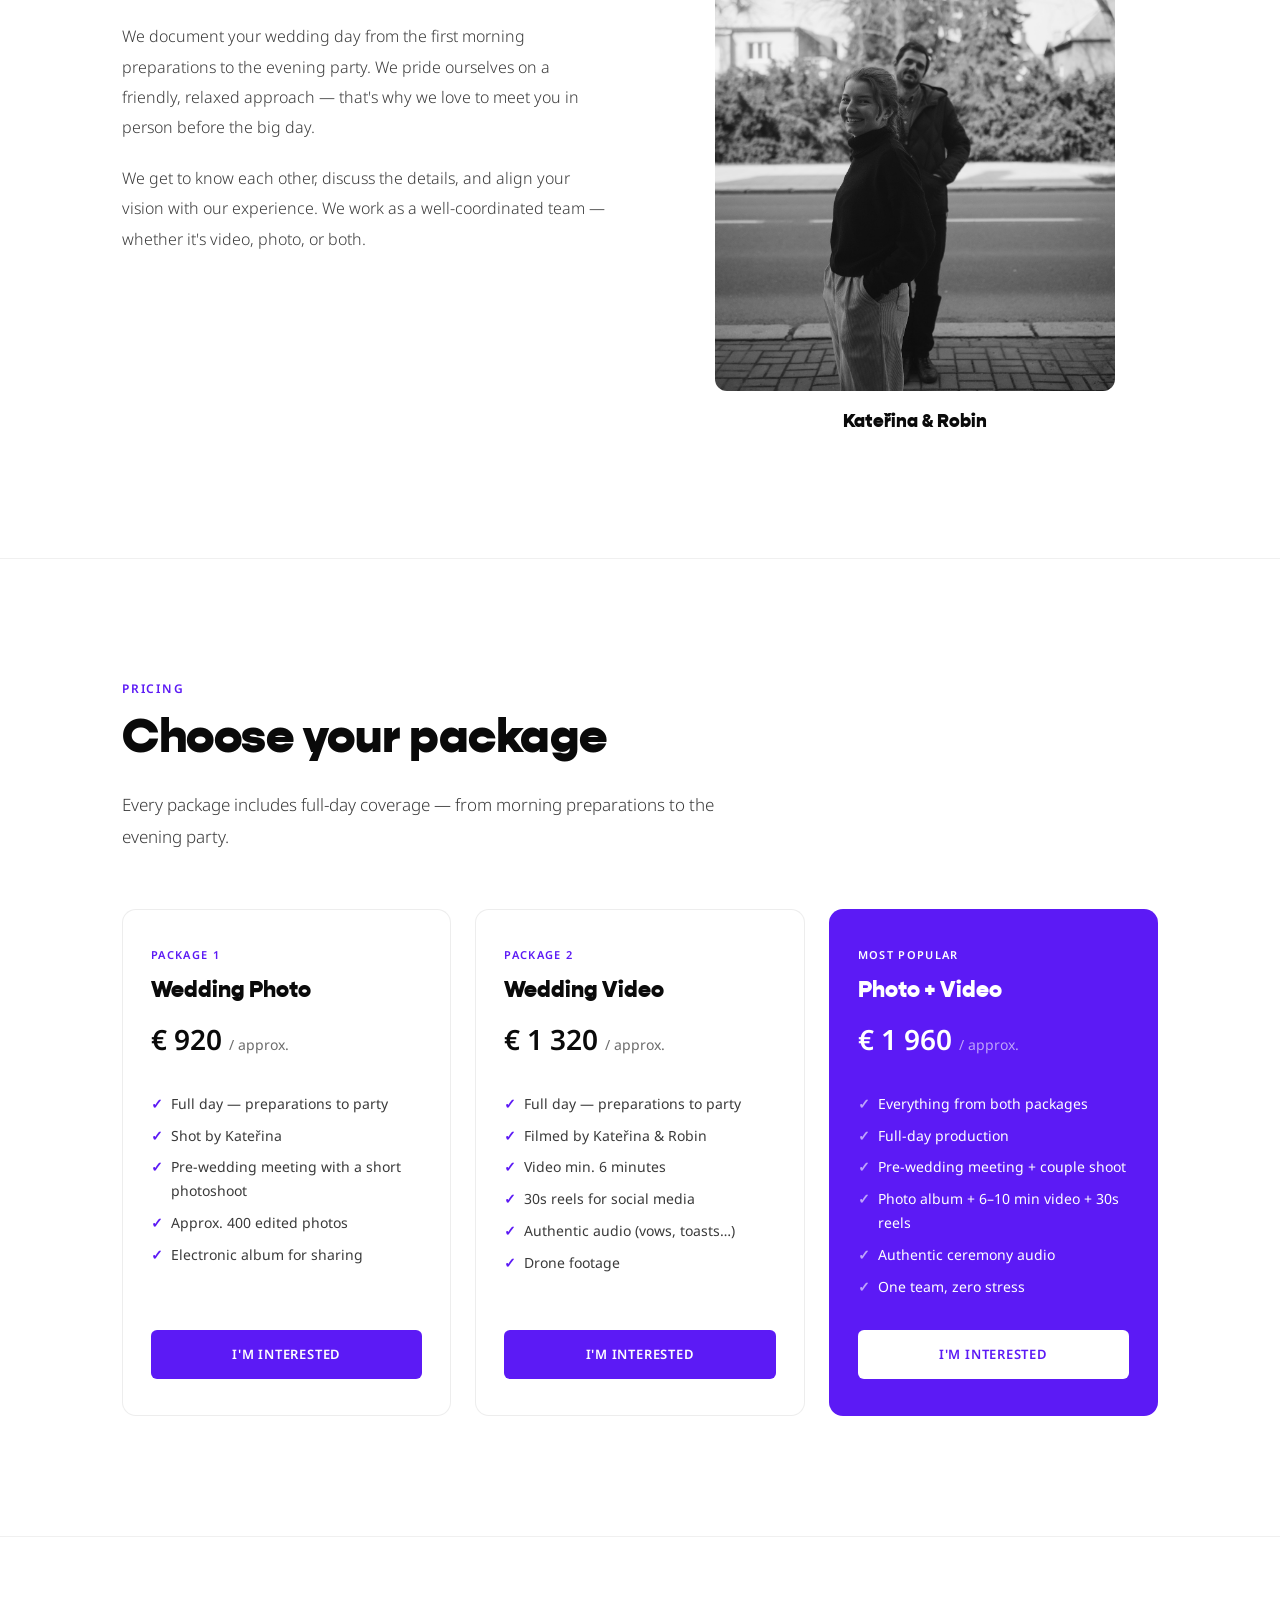
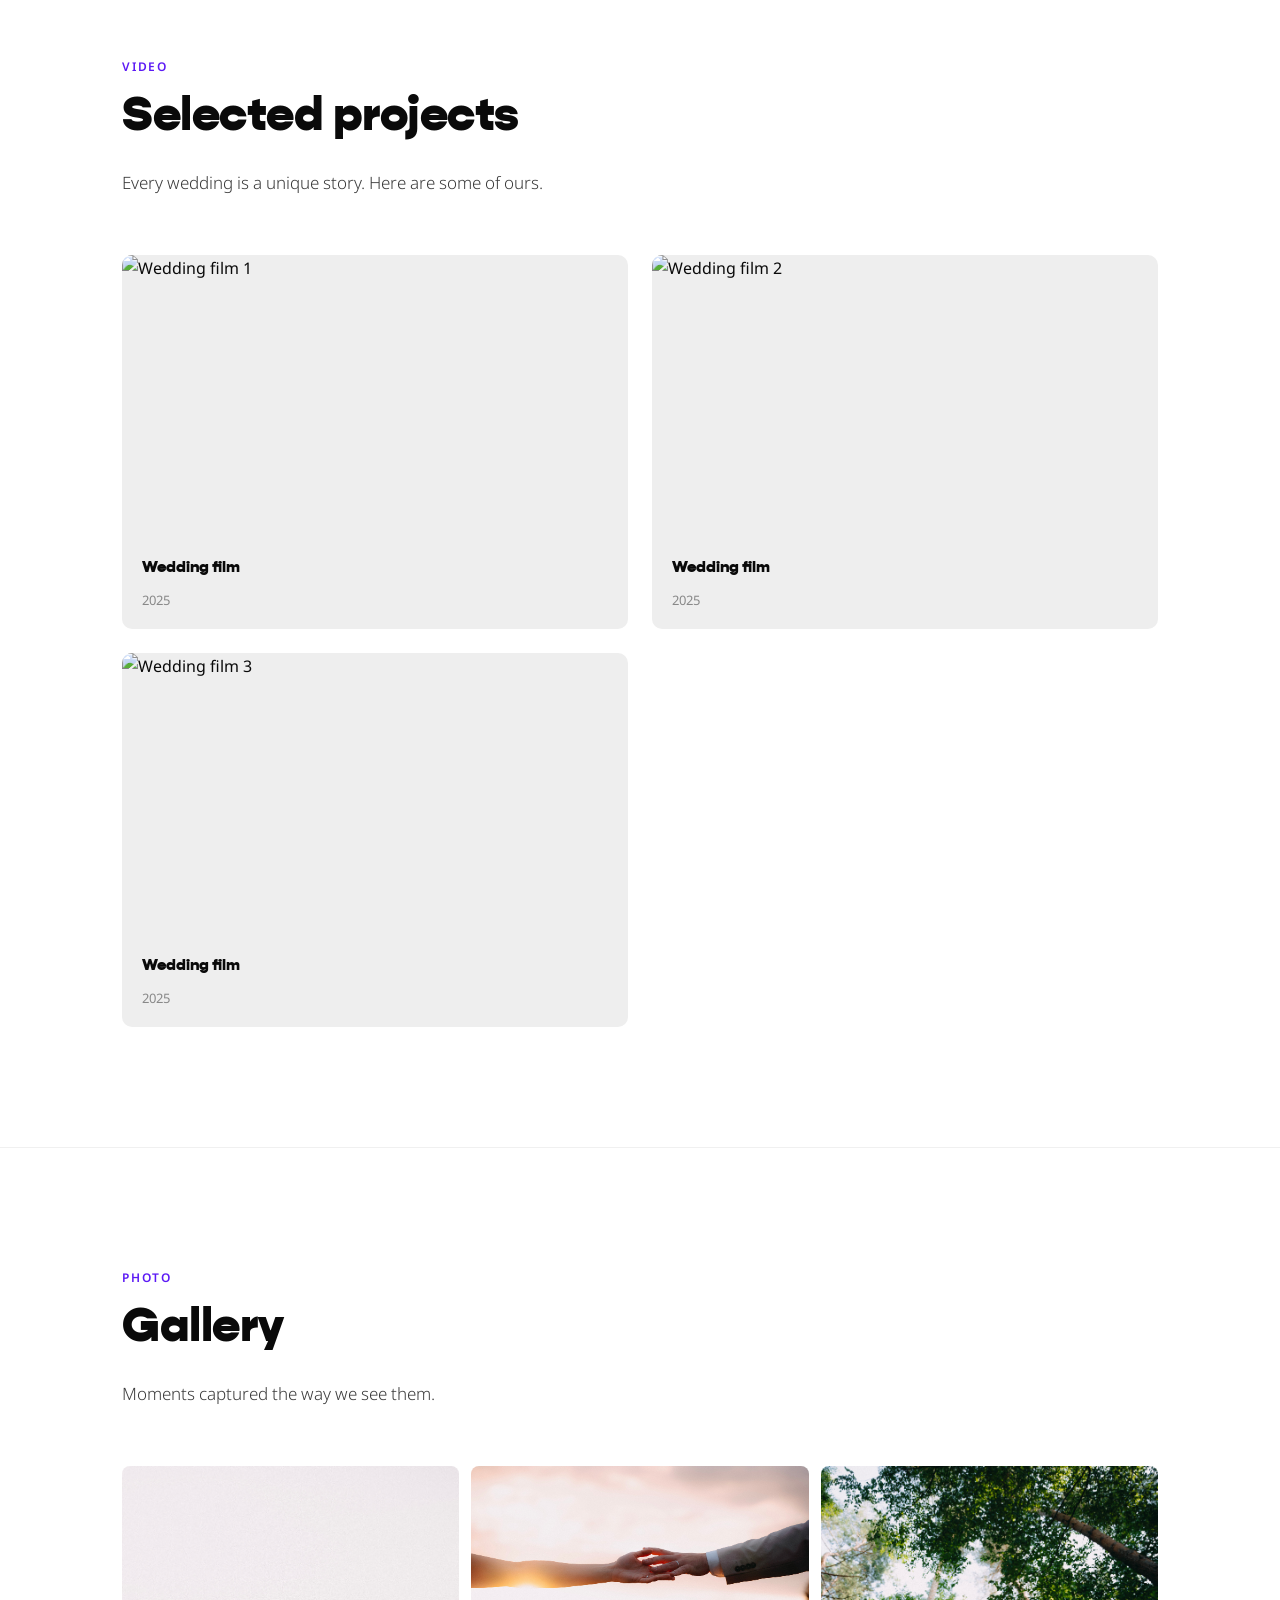
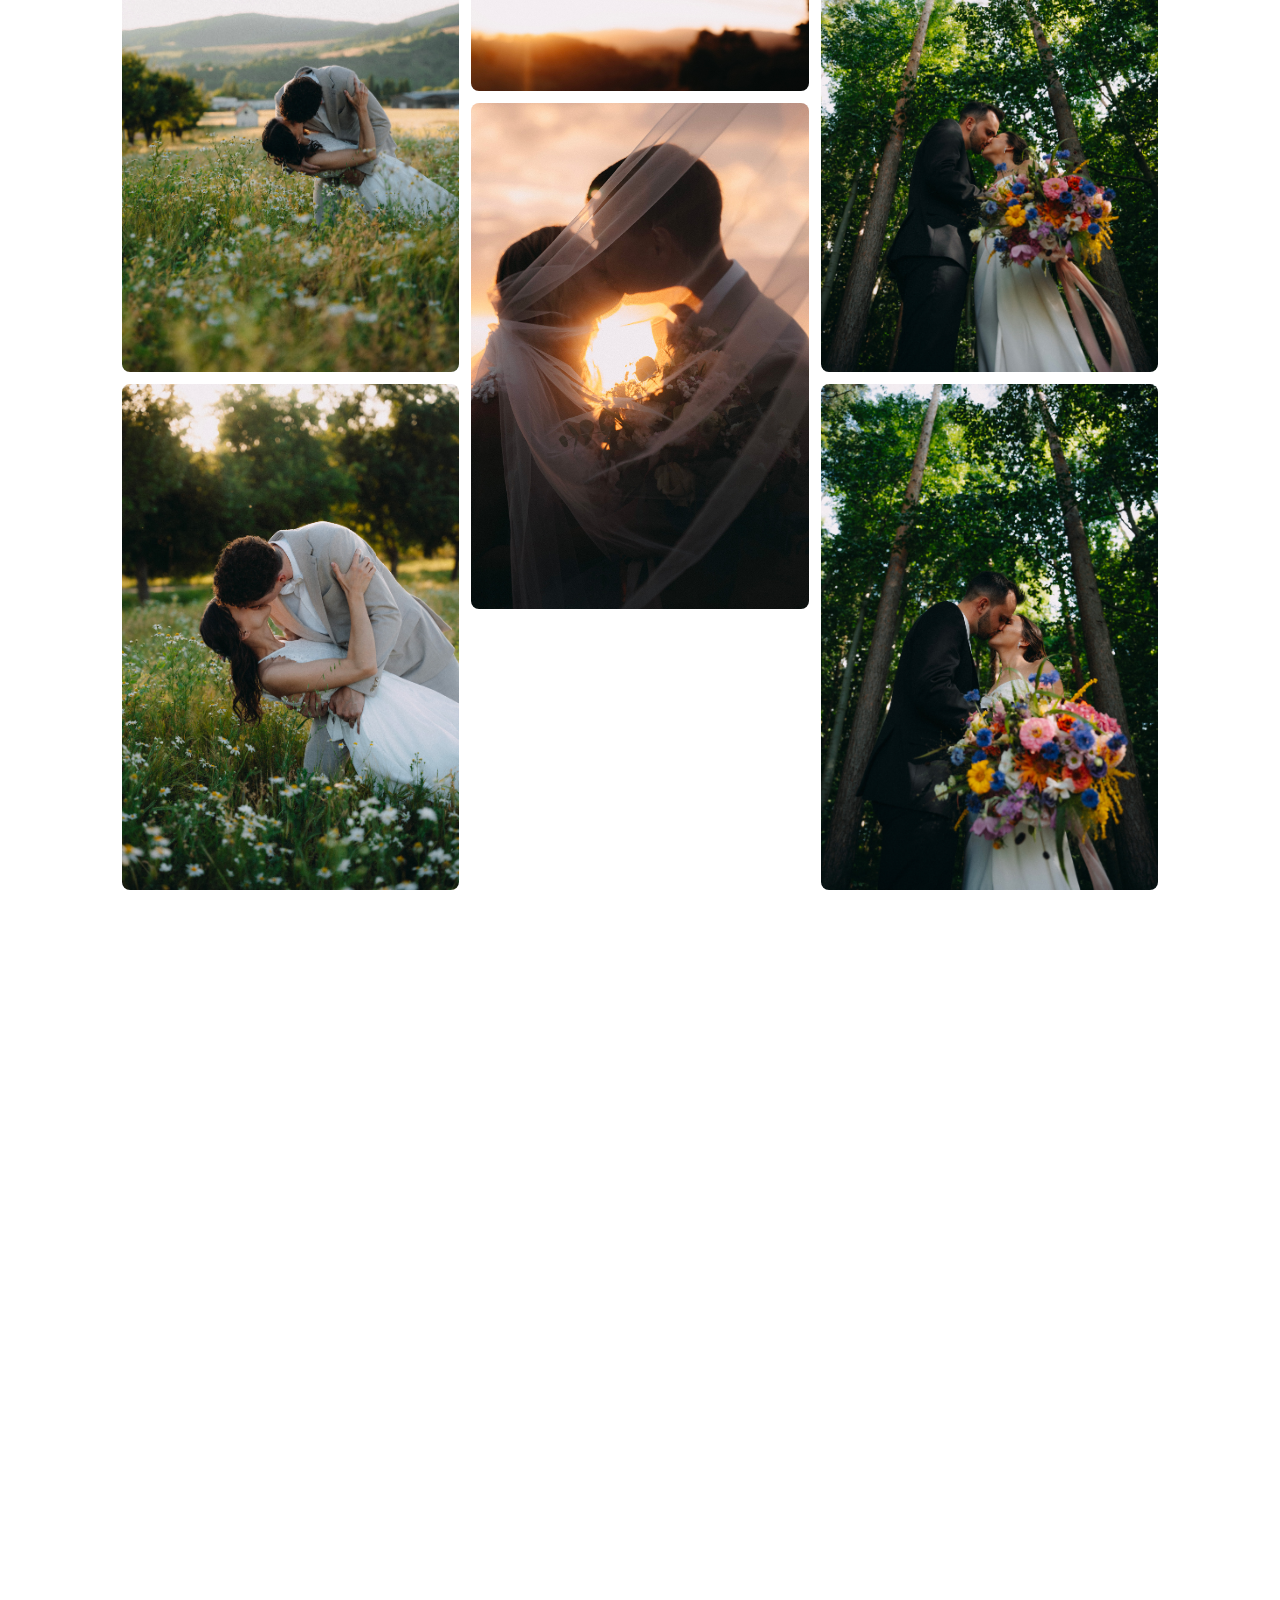
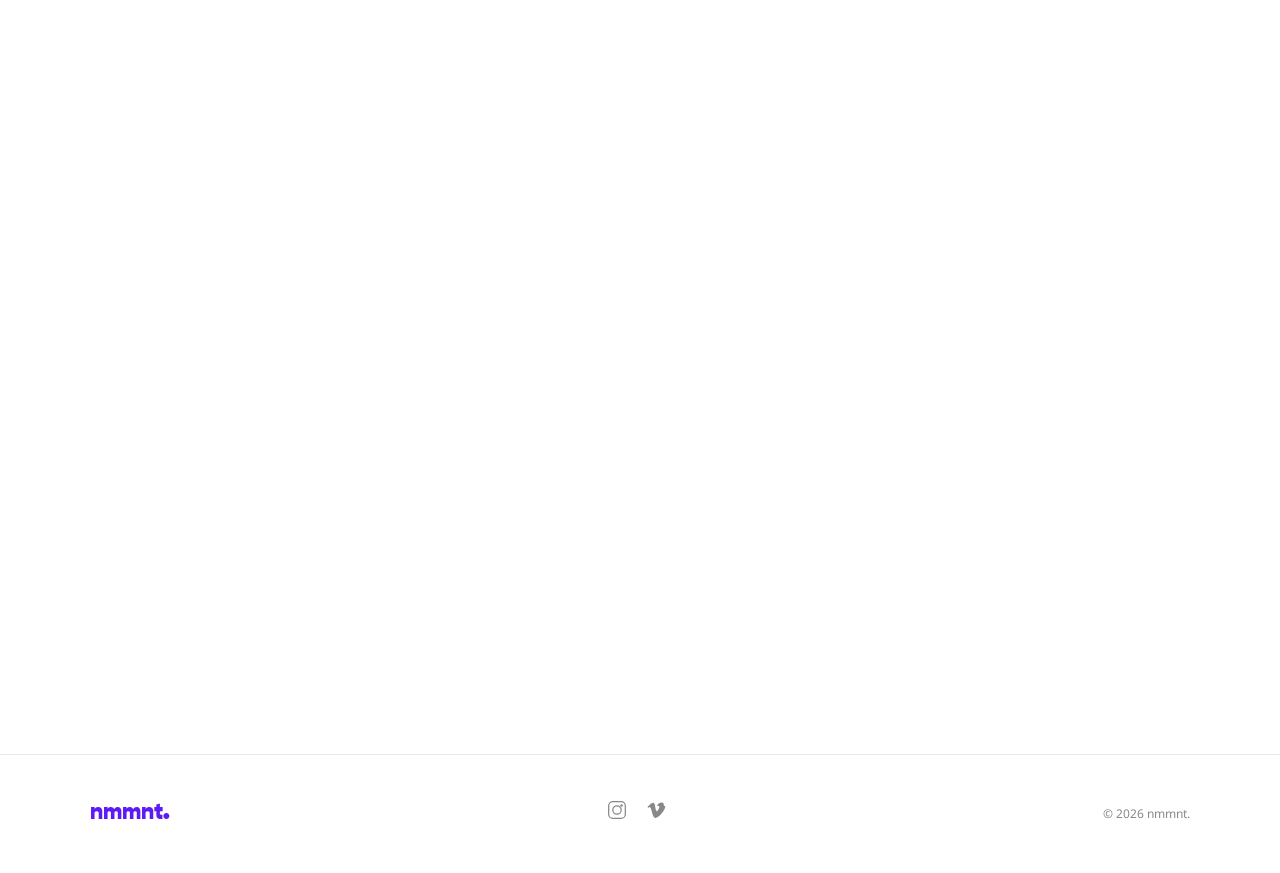
==== commit 5294b241: "Oprava webu: fotky, favicon, EN verze, formulář, bílé pozadí, nové video - Oprava rozbité fotky O ná" ====
--- a/en/index.html
+++ b/en/index.html
@@ -4,7 +4,25 @@
     <meta charset="UTF-8">
     <meta name="viewport" content="width=device-width, initial-scale=1.0">
     <title>nmmnt. — wedding video &amp; photo</title>
-    <meta name="description" content="nmmnt. — cinematic wedding video and photo production. Two perspectives. One story. Based in Prague, Czech Republic.">
+    <meta name="description" content="nmmnt. — wedding video and photo production. Two perspectives. One story.">
+    <link rel="canonical" href="https://nmmnt.com/en/">
+
+    <!-- Favicon -->
+    <link rel="icon" href="../favicon.svg" type="image/svg+xml">
+
+    <!-- Open Graph / social sharing -->
+    <meta property="og:type" content="website">
+    <meta property="og:site_name" content="nmmnt.">
+    <meta property="og:locale" content="en_US">
+    <meta property="og:locale:alternate" content="cs_CZ">
+    <meta property="og:title" content="nmmnt. — wedding video &amp; photo">
+    <meta property="og:description" content="Wedding video and photo production. Two perspectives. One story.">
+    <meta property="og:url" content="https://nmmnt.com/en/">
+    <meta property="og:image" content="https://nmmnt.com/assets/img/foto-1.jpg">
+    <meta name="twitter:card" content="summary_large_image">
+    <meta name="twitter:title" content="nmmnt. — wedding video &amp; photo">
+    <meta name="twitter:description" content="Wedding video and photo production. Two perspectives. One story.">
+    <meta name="twitter:image" content="https://nmmnt.com/assets/img/foto-1.jpg">
 
     <link rel="preconnect" href="https://fonts.googleapis.com">
     <link rel="preconnect" href="https://fonts.gstatic.com" crossorigin>
@@ -23,8 +41,8 @@
         :root
         {
             --color-primary: #5c1af5;
-            --color-bg: #fbf2cf;
-            --color-bg-dark: #f0e6b8;
+            --color-bg: #ffffff;
+            --color-bg-dark: #eeeeee;
             --color-text: #0a0a0a;
             --color-text-light: #3a3a3a;
             --color-white: #ffffff;
@@ -40,45 +58,45 @@
             --ease-out: cubic-bezier(0.16, 1, 0.3, 1);
         }
 
-*, *::before, *::after { margin: 0; padding: 0; box-sizing: border-box; }
-
-html
-{
-    font-size: 16px;
-    scroll-behavior: smooth;
-    -webkit-font-smoothing: antialiased;
-    margin: 0;
-    padding: 0;
-    width: 100%;
-    overflow-x: hidden;
-}
-
-body
-{
-    font-family: var(--font-body);
-    font-weight: 400;
-    line-height: 1.7;
-    color: var(--color-text);
-    background: var(--color-bg);
-    margin: 0;
-    padding: 0;
-    width: 100%;
-    overflow-x: hidden;
-}
-
-iframe
-{
-    border: none;
-    margin: 0;
-    padding: 0;
-}
-
+        *, *::before, *::after { margin: 0; padding: 0; box-sizing: border-box; }
+
+        html
+        {
+            font-size: 16px;
+            scroll-behavior: smooth;
+            -webkit-font-smoothing: antialiased;
+            margin: 0;
+            padding: 0;
+            width: 100%;
+            overflow-x: hidden;
+        }
+
+        body
+        {
+            font-family: var(--font-body);
+            font-weight: 400;
+            line-height: 1.7;
+            color: var(--color-text);
+            background: #000;
+            margin: 0;
+            padding: 0;
+            width: 100%;
+            overflow-x: hidden;
+        }
+
+        iframe
+        {
+            border: none;
+            margin: 0;
+            padding: 0;
+        }
 
         a { color: inherit; text-decoration: none; }
         img { max-width: 100%; height: auto; display: block; }
         ul { list-style: none; }
         button { border: none; background: none; cursor: pointer; font-family: inherit; color: inherit; }
 
+        /* HEADER */
         #header
         {
             position: fixed; top: 0; left: 0; width: 100%;
@@ -89,8 +107,9 @@
 
         #header.scrolled
         {
-            background: rgba(251, 242, 207, 0.92);
-            backdrop-filter: blur(20px); -webkit-backdrop-filter: blur(20px);
+            background: rgba(255, 255, 255, 0.92);
+            backdrop-filter: blur(20px);
+            -webkit-backdrop-filter: blur(20px);
         }
 
         .header-logo
@@ -111,7 +130,10 @@
 
         .menu-toggle:hover { color: var(--color-primary); }
 
-        .menu-toggle-icon { display: flex; flex-direction: column; gap: 4px; width: 22px; }
+        .menu-toggle-icon
+        {
+            display: flex; flex-direction: column; gap: 4px; width: 22px;
+        }
 
         .menu-toggle-icon span
         {
@@ -120,14 +142,16 @@
         }
 
         .menu-toggle-icon span:nth-child(2) { width: 16px; }
+
         .menu-toggle.open .menu-toggle-icon span:nth-child(1) { transform: translateY(6px) rotate(45deg); }
         .menu-toggle.open .menu-toggle-icon span:nth-child(2) { opacity: 0; }
         .menu-toggle.open .menu-toggle-icon span:nth-child(3) { transform: translateY(-6px) rotate(-45deg); }
 
         .header-lang
         {
-            position: absolute; right: 24px; display: flex; gap: 6px;
-            font-size: 12px; font-weight: 500; letter-spacing: 0.06em; z-index: 2;
+            position: absolute; right: 24px;
+            display: flex; gap: 6px; font-size: 12px;
+            font-weight: 500; letter-spacing: 0.06em; z-index: 2;
         }
 
         .header-lang a { color: var(--color-gray); transition: color 0.3s ease; }
@@ -135,10 +159,11 @@
         .header-lang a:hover { color: var(--color-primary); }
         .header-lang span { color: var(--color-gray); }
 
+        /* DROPDOWN MENU */
         .dropdown-menu
         {
             position: fixed; top: 0; left: 0; width: 100%; height: 100vh;
-            background: rgba(251, 242, 207, 0.97);
+            background: rgba(255, 255, 255, 0.97);
             backdrop-filter: blur(30px); -webkit-backdrop-filter: blur(30px);
             z-index: 999; display: flex; align-items: center; justify-content: center;
             opacity: 0; visibility: hidden;
@@ -147,7 +172,10 @@
 
         .dropdown-menu.open { opacity: 1; visibility: visible; }
 
-        .dropdown-menu nav ul { display: flex; flex-direction: column; align-items: center; gap: 24px; }
+        .dropdown-menu nav ul
+        {
+            display: flex; flex-direction: column; align-items: center; gap: 24px;
+        }
 
         .dropdown-menu nav a
         {
@@ -158,193 +186,240 @@
 
         .dropdown-menu nav a:hover { color: var(--color-primary); }
 
-        .dropdown-menu .menu-socials { position: absolute; bottom: 48px; display: flex; gap: 32px; }
-        .dropdown-menu .menu-socials a { font-size: 14px; font-weight: 400; color: var(--color-gray); }
+        .dropdown-menu .menu-socials
+        {
+            position: absolute; bottom: 48px; display: flex; gap: 32px;
+        }
+
+        .dropdown-menu .menu-socials a
+        {
+            font-size: 14px; font-weight: 400; color: var(--color-gray);
+        }
+
         .dropdown-menu .menu-socials a:hover { color: var(--color-primary); }
 
-/* ============================================
-   HERO — STICKY FULLSCREEN VIDEO
-   ============================================ */
-.hero-wrap
+        /* ============================================
+           HERO — FIXED FULLSCREEN VIDEO (4:3)
+           ============================================ */
+        .hero
+        {
+            position: fixed;
+            top: 0;
+            left: 0;
+            width: 100%;
+            height: 100vh;
+            overflow: hidden;
+            z-index: 0;
+            background: #000;
+        }
+
+        .hero-video
+        {
+            position: absolute;
+            top: 0;
+            left: 0;
+            width: 100%;
+            height: 100%;
+            overflow: hidden;
+            background: #000;
+        }
+
+        .hero-video iframe
+        {
+            position: absolute;
+            top: 50%;
+            left: 50%;
+            width: 100vw;
+            height: 75vw;
+            min-height: 100vh;
+            min-width: 133.33vh;
+            transform: translate(-50%, -50%);
+            pointer-events: none;
+            border: none;
+        }
+
+        .hero-overlay
+        {
+            position: absolute;
+            top: 0;
+            left: 0;
+            width: 100%;
+            height: 100%;
+            background: linear-gradient(
+                to bottom,
+                rgba(0, 0, 0, 0.25) 0%,
+                rgba(0, 0, 0, 0.0) 35%,
+                rgba(0, 0, 0, 0.45) 100%
+            );
+            z-index: 2;
+            pointer-events: none;
+        }
+
+        .hero-spacer
+        {
+            position: relative;
+            height: 100vh;
+            z-index: 1;
+            pointer-events: none;
+        }
+
+        .hero-content
+        {
+            position: fixed;
+            bottom: 80px;
+            left: 50%;
+            transform: translateX(-50%);
+            text-align: center;
+            z-index: 3;
+            width: 100%;
+            padding: 0 24px;
+            pointer-events: none;
+            transition: opacity 0.1s linear;
+        }
+
+        .hero-tagline
+        {
+            font-family: var(--font-heading);
+            font-weight: 800;
+            font-size: clamp(24px, 4vw, 42px);
+            color: var(--color-white);
+            letter-spacing: -0.01em;
+            margin-bottom: 8px;
+            text-shadow: 0 2px 30px rgba(0, 0, 0, 0.4);
+        }
+
+        .hero-sub
+        {
+            font-size: 14px;
+            font-weight: 300;
+            color: rgba(255, 255, 255, 0.7);
+            letter-spacing: 0.08em;
+            text-transform: uppercase;
+            margin-bottom: 32px;
+        }
+
+        .hero-scroll-hint
+        {
+            display: flex;
+            flex-direction: column;
+            align-items: center;
+            gap: 8px;
+            color: rgba(255, 255, 255, 0.6);
+            font-size: 11px;
+            letter-spacing: 0.12em;
+            text-transform: uppercase;
+        }
+
+        .hero-scroll-hint svg
+        {
+            animation: scrollBounce 2s ease-in-out infinite;
+        }
+
+        @keyframes scrollBounce
+        {
+            0%, 100% { transform: translateY(0); }
+            50% { transform: translateY(6px); }
+        }
+
+        /* ============================================
+           CONTENT
+           ============================================ */
+        .content
+        {
+            position: relative;
+            z-index: 10;
+        }
+
+        .content::before
+        {
+            content: '';
+            display: block;
+            height: 30vh;
+            background: linear-gradient(
+                to bottom,
+                rgba(255, 255, 255, 0) 0%,
+                rgba(255, 255, 255, 0.5) 35%,
+                rgba(255, 255, 255, 0.85) 65%,
+                rgba(255, 255, 255, 1) 100%
+            );
+            pointer-events: none;
+        }
+
+        .sec
+        {
+            background: var(--color-bg);
+        }
+
+        .section-inner
+        {
+            max-width: var(--inner-max); margin: 0 auto;
+            padding: var(--section-padding);
+        }
+
+        .section-label
+        {
+            font-size: 12px; font-weight: 600; letter-spacing: 0.15em;
+            text-transform: uppercase; color: var(--color-primary); margin-bottom: 12px;
+        }
+
+        .section-title
+        {
+            font-family: var(--font-heading); font-weight: 800;
+            font-size: clamp(28px, 4.5vw, 48px); line-height: 1.2;
+            color: var(--color-text); margin-bottom: 20px; letter-spacing: -0.01em;
+        }
+
+        .section-desc
+        {
+            font-size: clamp(15px, 1.6vw, 17px); font-weight: 300;
+            line-height: 1.9; color: var(--color-text-light);
+            max-width: 640px; margin-bottom: 56px;
+        }
+
+/* ABOUT */
+.about-grid
 {
-    position: relative;
-    height: 200vh;
+    display: grid;
+    grid-template-columns: 1fr 1fr;
+    gap: 64px;
+    align-items: center;
 }
 
-.hero
+.about-text p
 {
-    position: sticky;
-    top: 0;
-    left: 0;
-    width: 100%;
-    height: 100vh;
-    overflow: hidden;
-    z-index: 1;
+    font-size: 16px;
+    font-weight: 300;
+    line-height: 1.9;
+    color: var(--color-text-light);
+    margin-bottom: 20px;
 }
 
-/* Video wrapper — covers entire viewport */
-.hero-video
-{
-    position: absolute;
-    top: 0;
-    left: 0;
-    width: 100%;
-    height: 100%;
-    overflow: hidden;
-}
-
-/* 
-   Vimeo iframe trick:
-   Scale the iframe way beyond viewport so the video
-   always covers 100% width AND height with no letterbox.
-   The 56.25% ratio hack ensures 16:9 always fills.
-*/
-.hero-video iframe
-{
-    position: absolute;
-    top: 50%;
-    left: 50%;
-    width: 100vw;
-    height: 56.25vw; /* 16:9 ratio based on width */
-    min-height: 100vh;
-    min-width: 177.78vh; /* 16:9 ratio based on height */
-    transform: translate(-50%, -50%);
-    pointer-events: none;
-    border: none;
-}
-
-.hero-overlay
-{
-    position: absolute;
-    top: 0;
-    left: 0;
-    width: 100%;
-    height: 100%;
-    background: linear-gradient(
-        to bottom,
-        rgba(10, 10, 10, 0.2) 0%,
-        rgba(10, 10, 10, 0.0) 40%,
-        rgba(10, 10, 10, 0.4) 100%
-    );
-    z-index: 2;
-    pointer-events: none;
-}
-
-.hero-content
-{
-    position: absolute;
-    bottom: 80px;
-    left: 50%;
-    transform: translateX(-50%);
-    text-align: center;
-    z-index: 3;
-    width: 100%;
-    padding: 0 24px;
-}
-
-.hero-tagline
-{
-    font-family: var(--font-heading);
-    font-weight: 800;
-    font-size: clamp(24px, 4vw, 42px);
-    color: var(--color-white);
-    letter-spacing: -0.01em;
-    margin-bottom: 8px;
-    text-shadow: 0 2px 30px rgba(0, 0, 0, 0.4);
-}
-
-.hero-sub
-{
-    font-size: 14px;
-    font-weight: 300;
-    color: rgba(255, 255, 255, 0.7);
-    letter-spacing: 0.08em;
-    text-transform: uppercase;
-    margin-bottom: 32px;
-}
-
-.hero-scroll-hint
+.about-photo
 {
     display: flex;
     flex-direction: column;
     align-items: center;
-    gap: 8px;
-    color: rgba(255, 255, 255, 0.6);
-    font-size: 11px;
-    letter-spacing: 0.12em;
-    text-transform: uppercase;
+    text-align: center;
 }
 
-.hero-scroll-hint svg
+.about-photo img
 {
-    animation: scrollBounce 2s ease-in-out infinite;
+    width: 100%;
+    max-width: 400px;
+    border-radius: 12px;
+    margin-bottom: 16px;
 }
 
-@keyframes scrollBounce
+.about-photo-caption
 {
-    0%, 100% { transform: translateY(0); }
-    50% { transform: translateY(6px); }
+    font-family: var(--font-heading);
+    font-weight: 800;
+    font-size: 18px;
+    color: var(--color-text);
 }
 
 
-        .content { position: relative; z-index: 10; background: var(--color-bg); }
-
-        .content::before
-        {
-            content: ''; position: absolute; top: -60px; left: 0;
-            width: 100%; height: 60px; background: var(--color-bg);
-            border-radius: 50% 50% 0 0 / 100% 100% 0 0;
-        }
-
-        .section-inner { max-width: var(--inner-max); margin: 0 auto; padding: var(--section-padding); }
-
-        .section-label
-        {
-            font-size: 12px; font-weight: 600; letter-spacing: 0.15em;
-            text-transform: uppercase; color: var(--color-primary); margin-bottom: 12px;
-        }
-
-        .section-title
-        {
-            font-family: var(--font-heading); font-weight: 800;
-            font-size: clamp(28px, 4.5vw, 48px); line-height: 1.2;
-            color: var(--color-text); margin-bottom: 20px; letter-spacing: -0.01em;
-        }
-
-        .section-desc
-        {
-            font-size: clamp(15px, 1.6vw, 17px); font-weight: 300;
-            line-height: 1.9; color: var(--color-text-light);
-            max-width: 640px; margin-bottom: 56px;
-        }
-
-        .about-grid { display: grid; grid-template-columns: 1fr 1fr; gap: 64px; align-items: start; }
-
-        .about-text p
-        {
-            font-size: 16px; font-weight: 300; line-height: 1.9;
-            color: var(--color-text-light); margin-bottom: 20px;
-        }
-
-        .about-team { display: flex; gap: 32px; }
-        .team-member { text-align: center; flex: 1; }
-
-        .team-photo
-        {
-            width: 140px; height: 140px; border-radius: 50%;
-            overflow: hidden; margin: 0 auto 14px; background: var(--color-bg-dark);
-        }
-
-        .team-photo img { width: 100%; height: 100%; object-fit: cover; }
-
-        .team-member h5
-        {
-            font-family: var(--font-heading); font-weight: 800;
-            font-size: 17px; margin-bottom: 2px;
-        }
-
-        .team-member span { font-size: 13px; color: var(--color-gray); }
-
+        /* PRICING */
         .sec-pricing { border-top: 1px solid rgba(0,0,0,0.06); }
 
         .pricing-grid
@@ -355,7 +430,7 @@
 
         .pricing-card
         {
-            background: var(--color-white); border-radius: 14px;
+            background: var(--color-white); border: 1px solid rgba(0,0,0,0.07); border-radius: 14px;
             padding: 36px 28px; display: flex; flex-direction: column;
             transition: transform 0.4s var(--ease-out), box-shadow 0.4s ease;
         }
@@ -366,13 +441,32 @@
             box-shadow: 0 16px 48px rgba(92, 26, 245, 0.08);
         }
 
-        .pricing-card.featured { background: var(--color-primary); color: var(--color-white); }
+        .pricing-card.featured
+        {
+            background: var(--color-primary); color: var(--color-white); border-color: transparent;
+        }
+
         .pricing-card.featured .pricing-label,
         .pricing-card.featured .pricing-price,
-        .pricing-card.featured .pricing-list li { color: var(--color-white); }
-        .pricing-card.featured .pricing-list li::before { color: rgba(255,255,255,0.6); }
-        .pricing-card.featured .pricing-cta { background: var(--color-white); color: var(--color-primary); }
-        .pricing-card.featured .pricing-cta:hover { background: var(--color-bg); }
+        .pricing-card.featured .pricing-list li
+        {
+            color: var(--color-white);
+        }
+
+        .pricing-card.featured .pricing-list li::before
+        {
+            color: rgba(255,255,255,0.6);
+        }
+
+        .pricing-card.featured .pricing-cta
+        {
+            background: var(--color-white); color: var(--color-primary);
+        }
+
+        .pricing-card.featured .pricing-cta:hover
+        {
+            background: var(--color-bg);
+        }
 
         .pricing-label
         {
@@ -386,10 +480,21 @@
             font-size: 22px; margin-bottom: 6px;
         }
 
-        .pricing-price { font-size: 28px; font-weight: 600; color: var(--color-text); margin-bottom: 24px; }
-        .pricing-price small { font-size: 14px; font-weight: 400; opacity: 0.6; }
-
-        .pricing-list { flex: 1; margin-bottom: 28px; }
+        .pricing-price
+        {
+            font-size: 28px; font-weight: 600; color: var(--color-text);
+            margin-bottom: 24px;
+        }
+
+        .pricing-price small
+        {
+            font-size: 14px; font-weight: 400; opacity: 0.6;
+        }
+
+        .pricing-list
+        {
+            flex: 1; margin-bottom: 28px;
+        }
 
         .pricing-list li
         {
@@ -413,11 +518,18 @@
             transition: background 0.3s ease, transform 0.2s ease;
         }
 
-        .pricing-cta:hover { background: #4a10d4; transform: translateY(-1px); }
-
+        .pricing-cta:hover
+        {
+            background: #4a10d4; transform: translateY(-1px);
+        }
+
+        /* PORTFOLIO */
         .sec-portfolio { border-top: 1px solid rgba(0,0,0,0.06); }
 
-        .portfolio-reel { display: grid; grid-template-columns: repeat(2, 1fr); gap: 24px; }
+        .portfolio-reel
+        {
+            display: grid; grid-template-columns: repeat(2, 1fr); gap: 24px;
+        }
 
         .portfolio-item
         {
@@ -432,7 +544,10 @@
             box-shadow: 0 16px 48px rgba(92,26,245,0.1);
         }
 
-        .portfolio-thumb { position: relative; aspect-ratio: 16/9; overflow: hidden; }
+        .portfolio-thumb
+        {
+            position: relative; aspect-ratio: 16/9; overflow: hidden;
+        }
 
         .portfolio-thumb img
         {
@@ -464,22 +579,43 @@
 
         .portfolio-info span { font-size: 13px; color: var(--color-gray); }
 
+        /* FOTO — masonry-like grid */
         .sec-foto { border-top: 1px solid rgba(0,0,0,0.06); }
-        .foto-grid { display: grid; grid-template-columns: repeat(3, 1fr); gap: 12px; }
-
-        .foto-item { border-radius: 8px; overflow: hidden; cursor: pointer; aspect-ratio: 3/2; }
+
+        .foto-grid
+        {
+            columns: 3;
+            column-gap: 12px;
+        }
+
+        .foto-item
+        {
+            break-inside: avoid;
+            border-radius: 8px;
+            overflow: hidden;
+            cursor: pointer;
+            margin-bottom: 12px;
+        }
 
         .foto-item img
         {
-            width: 100%; height: 100%; object-fit: cover;
+            width: 100%;
+            height: auto;
+            display: block;
             transition: transform 0.5s var(--ease-out);
         }
 
         .foto-item:hover img { transform: scale(1.04); }
 
+        /* CONTACT */
         .sec-contact { border-top: 1px solid rgba(0,0,0,0.06); }
 
-        .contact-grid { display: grid; grid-template-columns: 1fr 1fr; gap: 64px; align-items: start; }
+        .contact-grid
+        {
+            display: grid; grid-template-columns: 1fr 1fr;
+            gap: 64px; align-items: start;
+        }
+
         .contact-info { display: flex; flex-direction: column; gap: 28px; }
 
         .contact-item h5
@@ -488,7 +624,8 @@
             text-transform: uppercase; color: var(--color-gray); margin-bottom: 4px;
         }
 
-        .contact-item a, .contact-item p { font-size: 17px; color: var(--color-text); }
+        .contact-item a,
+        .contact-item p { font-size: 17px; color: var(--color-text); }
         .contact-item a:hover { color: var(--color-primary); }
 
         .contact-form { display: flex; flex-direction: column; gap: 20px; }
@@ -537,7 +674,13 @@
 
         .form-submit:hover { background: #4a10d4; transform: translateY(-1px); }
 
-        #footer { border-top: 1px solid rgba(0,0,0,0.08); padding: 40px 32px; }
+        /* FOOTER */
+        #footer
+        {
+            position: relative; z-index: 10;
+            background: var(--color-bg);
+            border-top: 1px solid rgba(0,0,0,0.08); padding: 40px 32px;
+        }
 
         .footer-inner
         {
@@ -545,12 +688,18 @@
             display: flex; align-items: center; justify-content: space-between;
         }
 
-        .footer-logo { font-family: var(--font-heading); font-weight: 800; font-size: 22px; color: var(--color-primary); }
+        .footer-logo
+        {
+            font-family: var(--font-heading); font-weight: 800;
+            font-size: 22px; color: var(--color-primary);
+        }
+
         .footer-social { display: flex; gap: 20px; }
         .footer-social a { color: var(--color-gray); transition: color 0.3s ease; }
         .footer-social a:hover { color: var(--color-primary); }
         .footer-copy { font-size: 12px; color: var(--color-gray); }
 
+        /* MODAL */
         .modal
         {
             position: fixed; top: 0; left: 0; width: 100%; height: 100%;
@@ -576,9 +725,18 @@
 
         .modal-close:hover { opacity: 0.6; }
 
-        .modal-inner { position: relative; z-index: 1; width: 90%; max-width: 1100px; aspect-ratio: 16/9; }
-        .modal-inner iframe { width: 100%; height: 100%; border: none; border-radius: 8px; }
-
+        .modal-inner
+        {
+            position: relative; z-index: 1; width: 90%;
+            max-width: 1100px; aspect-ratio: 16/9;
+        }
+
+        .modal-inner iframe
+        {
+            width: 100%; height: 100%; border: none; border-radius: 8px;
+        }
+
+        /* ANIMATIONS */
         .anime
         {
             opacity: 0; transform: translateY(30px);
@@ -589,19 +747,17 @@
 
         .pricing-grid .anime:nth-child(2) { transition-delay: 0.1s; }
         .pricing-grid .anime:nth-child(3) { transition-delay: 0.2s; }
+
         .portfolio-reel .anime:nth-child(2) { transition-delay: 0.1s; }
         .portfolio-reel .anime:nth-child(3) { transition-delay: 0.2s; }
         .portfolio-reel .anime:nth-child(4) { transition-delay: 0.3s; }
-        .foto-grid .anime:nth-child(2) { transition-delay: 0.06s; }
-        .foto-grid .anime:nth-child(3) { transition-delay: 0.12s; }
-        .foto-grid .anime:nth-child(4) { transition-delay: 0.18s; }
-        .foto-grid .anime:nth-child(5) { transition-delay: 0.24s; }
-        .foto-grid .anime:nth-child(6) { transition-delay: 0.3s; }
-
+
+        /* RESPONSIVE */
         @media (max-width: 1024px)
         {
             .about-grid, .contact-grid { grid-template-columns: 1fr; gap: 48px; }
             .pricing-grid { grid-template-columns: 1fr; max-width: 420px; margin: 0 auto; }
+            .about-team-single { margin-top: 16px; }
         }
 
         @media (max-width: 768px)
@@ -609,13 +765,14 @@
             :root { --section-padding: 72px 20px; --header-height: 56px; }
             .menu-toggle-label { display: none; }
             .portfolio-reel { grid-template-columns: 1fr; }
-            .foto-grid { grid-template-columns: repeat(2, 1fr); }
-            .about-team { flex-direction: column; align-items: center; }
+            .foto-grid { columns: 2; }
             .footer-inner { flex-direction: column; gap: 16px; text-align: center; }
-            .content::before { top: -30px; height: 30px; }
-        }
-
-        @media (max-width: 480px) { .foto-grid { grid-template-columns: 1fr; } }
+        }
+
+        @media (max-width: 480px)
+        {
+            .foto-grid { columns: 1; }
+        }
 
         body.locked { overflow: hidden; }
 
@@ -637,11 +794,11 @@
             </span>
             <span class="menu-toggle-label">Menu</span>
         </button>
-        <a href="/en/" class="header-logo">nmmnt.</a>
+        <a href="#" class="header-logo">nmmnt.</a>
         <div class="header-lang">
-            <a href="/">CZ</a>
+            <a href="../">CZ</a>
             <span>/</span>
-            <a href="/en/" class="active">EN</a>
+            <a href="#" class="active">EN</a>
         </div>
     </header>
 
@@ -662,18 +819,11 @@
         </div>
     </div>
 
-<!-- HERO — STICKY FULLSCREEN VIDEO -->
-<div class="hero-wrap">
-    <section class="hero">
+    <!-- HERO — FIXED FULLSCREEN VIDEO BACKGROUND -->
+    <div class="hero">
         <div class="hero-video">
-            <!--
-                VIMEO EMBED:
-                - background=1  → skryje ovládací prvky, autoplay, loop, muted
-                - Nahraď VIMEO_ID svým skutečným ID
-                - Pokud je video privátní, přidej &h=HASH
-            -->
             <iframe
-                src="https://player.vimeo.com/video/VIMEO_ID?background=1&autoplay=1&loop=1&muted=1&quality=1080p&dnt=1"
+                src="https://player.vimeo.com/video/1209288154?autoplay=1&loop=1&muted=1&controls=0&title=0&byline=0&portrait=0&sidedock=0&transparent=0"
                 allow="autoplay; fullscreen"
                 allowfullscreen
                 loading="eager"
@@ -681,53 +831,44 @@
             ></iframe>
         </div>
         <div class="hero-overlay"></div>
-        <div class="hero-content">
-<h1 class="hero-tagline">Two perspectives. One story.</h1>
-<p class="hero-sub">Moments that last forever</p>
-
-            <div class="hero-scroll-hint">
-                <svg width="20" height="20" viewBox="0 0 24 24" fill="none" stroke="currentColor" stroke-width="1.5" stroke-linecap="round" stroke-linejoin="round"><path d="M12 5v14M19 12l-7 7-7-7"/></svg>
+    </div>
+
+    <!-- Hero content (fixed over video) -->
+    <div class="hero-content" id="hero-content">
+        <h1 class="hero-tagline">Two perspectives. One story.</h1>
+        <p class="hero-sub">Moments that last forever</p>
+        <div class="hero-scroll-hint">
+            <svg width="20" height="20" viewBox="0 0 24 24" fill="none" stroke="currentColor" stroke-width="1.5" stroke-linecap="round" stroke-linejoin="round"><path d="M12 5v14M19 12l-7 7-7-7"/></svg>
+        </div>
+    </div>
+
+    <!-- Spacer -->
+    <div class="hero-spacer"></div>
+
+    <!-- CONTENT -->
+    <main class="content">
+
+<!-- O NÁS -->
+<section class="sec" id="about">
+    <div class="section-inner">
+        <div class="section-label anime">About us</div>
+        <h2 class="section-title anime">Stories that<br>stay with you.</h2>
+
+        <div class="about-grid">
+            <div class="about-text anime">
+                <p>We document your wedding day from the first morning preparations to the evening party. We pride ourselves on a friendly, relaxed approach — that's why we love to meet you in person before the big day.</p>
+                <p>We get to know each other, discuss the details, and align your vision with our experience. We work as a well-coordinated team — whether it's video, photo, or both.</p>
+            </div>
+            <div class="about-photo anime">
+                <img src="../assets/img/KR_2.jpg" alt="Kateřina and Robin" loading="lazy">
+                <div class="about-photo-caption">Kateřina &amp; Robin</div>
             </div>
         </div>
-    </section>
-</div>
-
-
-    <!-- CONTENT -->
-    <main class="content">
-
-        <!-- ABOUT -->
-        <section class="sec" id="about">
-            <div class="section-inner">
-                <div class="section-label anime">About us</div>
-                <h2 class="section-title anime">Stories that<br>stay with you.</h2>
-
-                <div class="about-grid">
-                    <div class="about-text anime">
-                        <p>We document your wedding day from the first morning preparations to the evening party. We pride ourselves on a friendly and relaxed approach — that's why we love to meet you in person before the big day.</p>
-                        <p>We get to know each other, discuss the details, and align your vision with our experience. We work as a well-coordinated team — whether it's video, photo, or both.</p>
-                    </div>
-                    <div class="about-team anime">
-                        <div class="team-member">
-                            <div class="team-photo">
-                                <img src="../assets/img/team-robin.jpg" alt="Robin" loading="lazy">
-                            </div>
-                            <h5>Robin</h5>
-                            <span>Video &amp; Edit</span>
-                        </div>
-                        <div class="team-member">
-                            <div class="team-photo">
-                                <img src="../assets/img/team-katerina.jpg" alt="Kateřina" loading="lazy">
-                            </div>
-                            <h5>Kateřina</h5>
-                            <span>Photo &amp; Color</span>
-                        </div>
-                    </div>
-                </div>
-            </div>
-        </section>
-
-        <!-- PRICING -->
+    </div>
+</section>
+
+
+        <!-- CENÍK -->
         <section class="sec sec-pricing" id="pricing">
             <div class="section-inner">
                 <div class="section-label anime">Pricing</div>
@@ -735,40 +876,39 @@
                 <p class="section-desc anime">Every package includes full-day coverage — from morning preparations to the evening party.</p>
 
                 <div class="pricing-grid">
-
                     <div class="pricing-card anime">
                         <div class="pricing-label">Package 1</div>
                         <h3 class="pricing-name">Wedding Photo</h3>
-                        <div class="pricing-price">€ 920 <small>/ approx.</small></div>
+                        <div class="pricing-price">&euro; 920 <small>/ approx.</small></div>
                         <ul class="pricing-list">
                             <li>Full day — preparations to party</li>
                             <li>Shot by Kateřina</li>
-                            <li>Pre-wedding meeting with short photoshoot</li>
+                            <li>Pre-wedding meeting with a short photoshoot</li>
                             <li>Approx. 400 edited photos</li>
-                            <li>Elegant electronic album for sharing</li>
+                            <li>Electronic album for sharing</li>
                         </ul>
-                        <a href="#contact" class="pricing-cta">I'm interested</a>
+                        <a href="#contact" class="pricing-cta">I&#39;m interested</a>
                     </div>
 
                     <div class="pricing-card anime">
                         <div class="pricing-label">Package 2</div>
                         <h3 class="pricing-name">Wedding Video</h3>
-                        <div class="pricing-price">€ 1 320 <small>/ approx.</small></div>
+                        <div class="pricing-price">&euro; 1 320 <small>/ approx.</small></div>
                         <ul class="pricing-list">
                             <li>Full day — preparations to party</li>
                             <li>Filmed by Kateřina &amp; Robin</li>
                             <li>Video min. 6 minutes</li>
                             <li>30s reels for social media</li>
                             <li>Authentic audio (vows, toasts…)</li>
-                            <li>Drone footage included</li>
+                            <li>Drone footage</li>
                         </ul>
-                        <a href="#contact" class="pricing-cta">I'm interested</a>
+                        <a href="#contact" class="pricing-cta">I&#39;m interested</a>
                     </div>
 
                     <div class="pricing-card featured anime">
                         <div class="pricing-label">Most popular</div>
                         <h3 class="pricing-name">Photo + Video</h3>
-                        <div class="pricing-price">€ 1 960 <small>/ approx.</small></div>
+                        <div class="pricing-price">&euro; 1 960 <small>/ approx.</small></div>
                         <ul class="pricing-list">
                             <li>Everything from both packages</li>
                             <li>Full-day production</li>
@@ -777,77 +917,64 @@
                             <li>Authentic ceremony audio</li>
                             <li>One team, zero stress</li>
                         </ul>
-                        <a href="#contact" class="pricing-cta">I'm interested</a>
-                    </div>
-
-                </div>
-            </div>
-        </section>
-
-        <!-- VIDEO PORTFOLIO -->
-        <section class="sec sec-portfolio" id="portfolio">
-            <div class="section-inner">
-                <div class="section-label anime">Video</div>
-                <h2 class="section-title anime">Selected projects</h2>
-                <p class="section-desc anime">Every wedding is a unique story. Here are some of ours.</p>
-
-                <div class="portfolio-reel">
-                    <div class="portfolio-item anime btn-vimeo" data-vimeo-id="VIMEO_ID_1">
-                        <div class="portfolio-thumb">
-                            <img src="../assets/img/thumb-1.jpg" alt="Project 1" loading="lazy">
-                            <div class="portfolio-play">
-                                <svg width="24" height="24" viewBox="0 0 24 24" fill="currentColor"><polygon points="6,3 20,12 6,21"/></svg>
-                            </div>
-                        </div>
-                        <div class="portfolio-info">
-                            <h5>Project name</h5>
-                            <span>Wedding · 2025</span>
-                        </div>
-                    </div>
-
-                    <div class="portfolio-item anime btn-vimeo" data-vimeo-id="VIMEO_ID_2">
-                        <div class="portfolio-thumb">
-                            <img src="../assets/img/thumb-2.jpg" alt="Project 2" loading="lazy">
-                            <div class="portfolio-play">
-                                <svg width="24" height="24" viewBox="0 0 24 24" fill="currentColor"><polygon points="6,3 20,12 6,21"/></svg>
-                            </div>
-                        </div>
-                        <div class="portfolio-info">
-                            <h5>Project name</h5>
-                            <span>Wedding · 2025</span>
-                        </div>
-                    </div>
-
-                    <div class="portfolio-item anime btn-vimeo" data-vimeo-id="VIMEO_ID_3">
-                        <div class="portfolio-thumb">
-                            <img src="../assets/img/thumb-3.jpg" alt="Project 3" loading="lazy">
-                            <div class="portfolio-play">
-                                <svg width="24" height="24" viewBox="0 0 24 24" fill="currentColor"><polygon points="6,3 20,12 6,21"/></svg>
-                            </div>
-                        </div>
-                        <div class="portfolio-info">
-                            <h5>Project name</h5>
-                            <span>Wedding · 2024</span>
-                        </div>
-                    </div>
-
-                    <div class="portfolio-item anime btn-vimeo" data-vimeo-id="VIMEO_ID_4">
-                        <div class="portfolio-thumb">
-                            <img src="../assets/img/thumb-4.jpg" alt="Project 4" loading="lazy">
-                            <div class="portfolio-play">
-                                <svg width="24" height="24" viewBox="0 0 24 24" fill="currentColor"><polygon points="6,3 20,12 6,21"/></svg>
-                            </div>
-                        </div>
-                        <div class="portfolio-info">
-                            <h5>Project name</h5>
-                            <span>Wedding · 2024</span>
-                        </div>
+                        <a href="#contact" class="pricing-cta">I&#39;m interested</a>
                     </div>
                 </div>
             </div>
         </section>
 
-        <!-- PHOTO -->
+<!-- VIDEO PORTFOLIO -->
+<section class="sec sec-portfolio" id="portfolio">
+    <div class="section-inner">
+        <div class="section-label anime">Video</div>
+        <h2 class="section-title anime">Selected projects</h2>
+        <p class="section-desc anime">Every wedding is a unique story. Here are some of ours.</p>
+
+        <div class="portfolio-reel">
+            <div class="portfolio-item anime btn-vimeo" data-vimeo-id="1207178367">
+                <div class="portfolio-thumb">
+                    <img src="" alt="Wedding film 1" loading="lazy" data-vimeo-thumb="1207178367">
+                    <div class="portfolio-play">
+                        <svg width="24" height="24" viewBox="0 0 24 24" fill="currentColor"><polygon points="6,3 20,12 6,21"/></svg>
+                    </div>
+                </div>
+                <div class="portfolio-info">
+                    <h5>Wedding film</h5>
+                    <span>2025</span>
+                </div>
+            </div>
+
+            <div class="portfolio-item anime btn-vimeo" data-vimeo-id="1149905901">
+                <div class="portfolio-thumb">
+                    <img src="" alt="Wedding film 2" loading="lazy" data-vimeo-thumb="1149905901">
+                    <div class="portfolio-play">
+                        <svg width="24" height="24" viewBox="0 0 24 24" fill="currentColor"><polygon points="6,3 20,12 6,21"/></svg>
+                    </div>
+                </div>
+                <div class="portfolio-info">
+                    <h5>Wedding film</h5>
+                    <span>2025</span>
+                </div>
+            </div>
+
+            <div class="portfolio-item anime btn-vimeo" data-vimeo-id="1217248778">
+                <div class="portfolio-thumb">
+                    <img src="" alt="Wedding film 3" loading="lazy" data-vimeo-thumb="1217248778">
+                    <div class="portfolio-play">
+                        <svg width="24" height="24" viewBox="0 0 24 24" fill="currentColor"><polygon points="6,3 20,12 6,21"/></svg>
+                    </div>
+                </div>
+                <div class="portfolio-info">
+                    <h5>Wedding film</h5>
+                    <span>2025</span>
+                </div>
+            </div>
+        </div>
+    </div>
+</section>
+
+
+        <!-- FOTO -->
         <section class="sec sec-foto" id="foto">
             <div class="section-inner">
                 <div class="section-label anime">Photo</div>
@@ -861,37 +988,61 @@
                     <div class="foto-item anime"><img src="../assets/img/foto-4.jpg" alt="Photo 4" loading="lazy"></div>
                     <div class="foto-item anime"><img src="../assets/img/foto-5.jpg" alt="Photo 5" loading="lazy"></div>
                     <div class="foto-item anime"><img src="../assets/img/foto-6.jpg" alt="Photo 6" loading="lazy"></div>
+                    <div class="foto-item anime"><img src="../assets/img/foto-7.jpg" alt="Photo 7" loading="lazy"></div>
+                    <div class="foto-item anime"><img src="../assets/img/foto-8.jpg" alt="Photo 8" loading="lazy"></div>
+                    <div class="foto-item anime"><img src="../assets/img/foto-9.jpg" alt="Photo 9" loading="lazy"></div>
+                    <div class="foto-item anime"><img src="../assets/img/foto-10.jpg" alt="Photo 10" loading="lazy"></div>
+                    <div class="foto-item anime"><img src="../assets/img/foto-12.jpg" alt="Photo 12" loading="lazy"></div>
+                    <div class="foto-item anime"><img src="../assets/img/foto-13.jpg" alt="Photo 13" loading="lazy"></div>
+                    <div class="foto-item anime"><img src="../assets/img/foto-14.jpg" alt="Photo 14" loading="lazy"></div>
+                    <div class="foto-item anime"><img src="../assets/img/foto-15.jpg" alt="Photo 15" loading="lazy"></div>
+                    <div class="foto-item anime"><img src="../assets/img/foto-16.jpg" alt="Photo 16" loading="lazy"></div>
+                    <div class="foto-item anime"><img src="../assets/img/foto-17.jpg" alt="Photo 17" loading="lazy"></div>
+                    <div class="foto-item anime"><img src="../assets/img/foto-18.jpg" alt="Photo 18" loading="lazy"></div>
+                    <div class="foto-item anime"><img src="../assets/img/foto-19.jpg" alt="Photo 19" loading="lazy"></div>
+                    <div class="foto-item anime"><img src="../assets/img/foto-20.jpg" alt="Photo 20" loading="lazy"></div>
+                    <div class="foto-item anime"><img src="../assets/img/foto-21.jpg" alt="Photo 21" loading="lazy"></div>
+                    <div class="foto-item anime"><img src="../assets/img/foto-22.jpg" alt="Photo 22" loading="lazy"></div>
+                    <div class="foto-item anime"><img src="../assets/img/foto-23.jpg" alt="Photo 23" loading="lazy"></div>
+                    <div class="foto-item anime"><img src="../assets/img/foto-24.jpg" alt="Photo 24" loading="lazy"></div>
+                    <div class="foto-item anime"><img src="../assets/img/foto-25.jpg" alt="Photo 25" loading="lazy"></div>
+                    <div class="foto-item anime"><img src="../assets/img/foto-26.jpg" alt="Photo 26" loading="lazy"></div>
+                    <div class="foto-item anime"><img src="../assets/img/foto-27.jpg" alt="Photo 27" loading="lazy"></div>
+                    <div class="foto-item anime"><img src="../assets/img/foto-28.jpg" alt="Photo 28" loading="lazy"></div>
+                    <div class="foto-item anime"><img src="../assets/img/foto-29.jpg" alt="Photo 29" loading="lazy"></div>
+                    <div class="foto-item anime"><img src="../assets/img/foto-30.jpg" alt="Photo 30" loading="lazy"></div>
                 </div>
             </div>
         </section>
 
-        <!-- CONTACT -->
+        <!-- KONTAKT -->
         <section class="sec sec-contact" id="contact">
             <div class="section-inner">
                 <div class="section-label anime">Contact</div>
-                <h2 class="section-title anime">We'd love to hear from you</h2>
+                <h2 class="section-title anime">We look forward to hearing from you</h2>
 
                 <div class="contact-grid">
                     <div class="contact-info anime">
                         <div class="contact-item">
                             <h5>Email</h5>
-                            <a href="mailto:info@nmmnt.com">info@nmmnt.com</a>
+                            <a href="mailto:production@nmmnt.com">production@nmmnt.com</a>
                         </div>
                         <div class="contact-item">
                             <h5>Phone</h5>
-                            <a href="tel:+420000000000">+420 000 000 000</a>
+                            <a href="tel:+420702099678">+420 702 099 678</a>
                         </div>
                         <div class="contact-item">
                             <h5>Instagram</h5>
                             <a href="https://www.instagram.com/nmmnt__" target="_blank" rel="noopener">@nmmnt__</a>
                         </div>
                         <div class="contact-item">
-                            <h5>Based in</h5>
-                            <p>Prague, Czech Republic</p>
+                            <h5>Address</h5>
+                            <p>Dobrovského 1038/35, 779 00 Olomouc, Czech Republic</p>
                         </div>
                     </div>
 
-                    <form class="contact-form anime" action="https://formspree.io/f/YOUR_FORM_ID" method="POST">
+                    <form class="contact-form anime" action="https://formspree.io/f/xjybljdy" method="POST">
+                        <input type="hidden" name="_subject" value="New inquiry from nmmnt.com">
                         <div class="form-group">
                             <label for="name">Name</label>
                             <input type="text" id="name" name="name" required>
@@ -904,10 +1055,10 @@
                             <label for="service">Package</label>
                             <select id="service" name="service">
                                 <option value="" disabled selected>Select…</option>
-                                <option value="photo">Wedding Photo — € 920</option>
-                                <option value="video">Wedding Video — € 1 320</option>
-                                <option value="full">Photo + Video — € 1 960</option>
-                                <option value="other">Other / General inquiry</option>
+                                <option value="foto-23000">Wedding Photo — &euro; 920</option>
+                                <option value="video-33000">Wedding Video — &euro; 1 320</option>
+                                <option value="komplet-49000">Photo + Video — &euro; 1 960</option>
+                                <option value="jine">Other / General inquiry</option>
                             </select>
                         </div>
                         <div class="form-group">
@@ -929,7 +1080,7 @@
     <!-- FOOTER -->
     <footer id="footer">
         <div class="footer-inner">
-            <a href="/en/" class="footer-logo">nmmnt.</a>
+            <a href="#" class="footer-logo">nmmnt.</a>
             <div class="footer-social">
                 <a href="https://www.instagram.com/nmmnt__" target="_blank" rel="noopener" aria-label="Instagram">
                     <svg width="20" height="20" viewBox="0 0 24 24" fill="none" stroke="currentColor" stroke-width="1.5" stroke-linecap="round" stroke-linejoin="round"><rect x="2" y="2" width="20" height="20" rx="5"/><circle cx="12" cy="12" r="5"/><circle cx="17.5" cy="6.5" r="1.5" fill="currentColor" stroke="none"/></svg>
@@ -976,17 +1127,30 @@
         });
 
         var header = document.getElementById('header');
-        var heroWrap = document.querySelector('.hero-wrap');
+        var heroContent = document.getElementById('hero-content');
+        var contentEl = document.querySelector('.content');
 
         function updateHeader()
         {
             var scrollY = window.scrollY;
-            var heroBottom = heroWrap.offsetTop + heroWrap.offsetHeight;
-
-            if (scrollY > 60) { header.classList.add('scrolled'); }
-            else { header.classList.remove('scrolled'); }
-
-            if (scrollY < heroBottom - 100)
+            var contentTop = contentEl.getBoundingClientRect().top + scrollY;
+
+            var fadeStart = window.innerHeight * 0.3;
+            var fadeEnd = window.innerHeight * 0.8;
+            if (scrollY <= fadeStart)
+            {
+                heroContent.style.opacity = '1';
+            }
+            else if (scrollY >= fadeEnd)
+            {
+                heroContent.style.opacity = '0';
+            }
+            else
+            {
+                heroContent.style.opacity = String(1 - (scrollY - fadeStart) / (fadeEnd - fadeStart));
+            }
+
+            if (scrollY < contentTop - 100)
             {
                 header.classList.add('on-video');
                 header.classList.remove('scrolled');
@@ -996,6 +1160,7 @@
             {
                 header.classList.remove('on-video');
                 header.style.background = '';
+                header.classList.add('scrolled');
             }
         }
 
@@ -1009,7 +1174,10 @@
                 e.preventDefault();
                 var id = this.getAttribute('href').substring(1);
                 var target = document.getElementById(id);
-                if (target) { window.scrollTo({ top: target.offsetTop - 64, behavior: 'smooth' }); }
+                if (target)
+                {
+                    window.scrollTo({ top: target.offsetTop - 64, behavior: 'smooth' });
+                }
             });
         });
 
@@ -1020,7 +1188,11 @@
             {
                 entries.forEach(function (entry)
                 {
-                    if (entry.isIntersecting) { entry.target.classList.add('visible'); observer.unobserve(entry.target); }
+                    if (entry.isIntersecting)
+                    {
+                        entry.target.classList.add('visible');
+                        observer.unobserve(entry.target);
+                    }
                 });
             }, { threshold: 0.12, rootMargin: '0px 0px -30px 0px' });
             animeEls.forEach(function (el) { observer.observe(el); });
@@ -1057,6 +1229,7 @@
         modal.querySelector('.modal-bg').addEventListener('click', closeModal);
         document.addEventListener('keydown', function (e) { if (e.key === 'Escape') closeModal(); });
 
+        /* Foto lightbox */
         document.querySelectorAll('.foto-item').forEach(function (item)
         {
             item.addEventListener('click', function ()
@@ -1093,6 +1266,26 @@
                 if (btn) { btn.textContent = 'Sending…'; btn.style.opacity = '0.7'; btn.style.pointerEvents = 'none'; }
             });
         }
+        /* ---- Vimeo thumbnails auto-load ---- */
+document.querySelectorAll('[data-vimeo-thumb]').forEach(function (img)
+{
+    var id = img.getAttribute('data-vimeo-thumb');
+    fetch('https://vimeo.com/api/v2/video/' + id + '.json')
+        .then(function (res) { return res.json(); })
+        .then(function (data)
+        {
+            if (data && data[0])
+            {
+                /* Use the largest thumbnail available */
+                var thumb = data[0].thumbnail_large || data[0].thumbnail_medium || data[0].thumbnail_small;
+                /* Replace _640 with _1280 for higher resolution */
+                thumb = thumb.replace('_640', '_1280');
+                img.src = thumb;
+            }
+        })
+        .catch(function () { /* Thumbnail load failed — keep placeholder bg */ });
+});
+
     });
     </script>
 
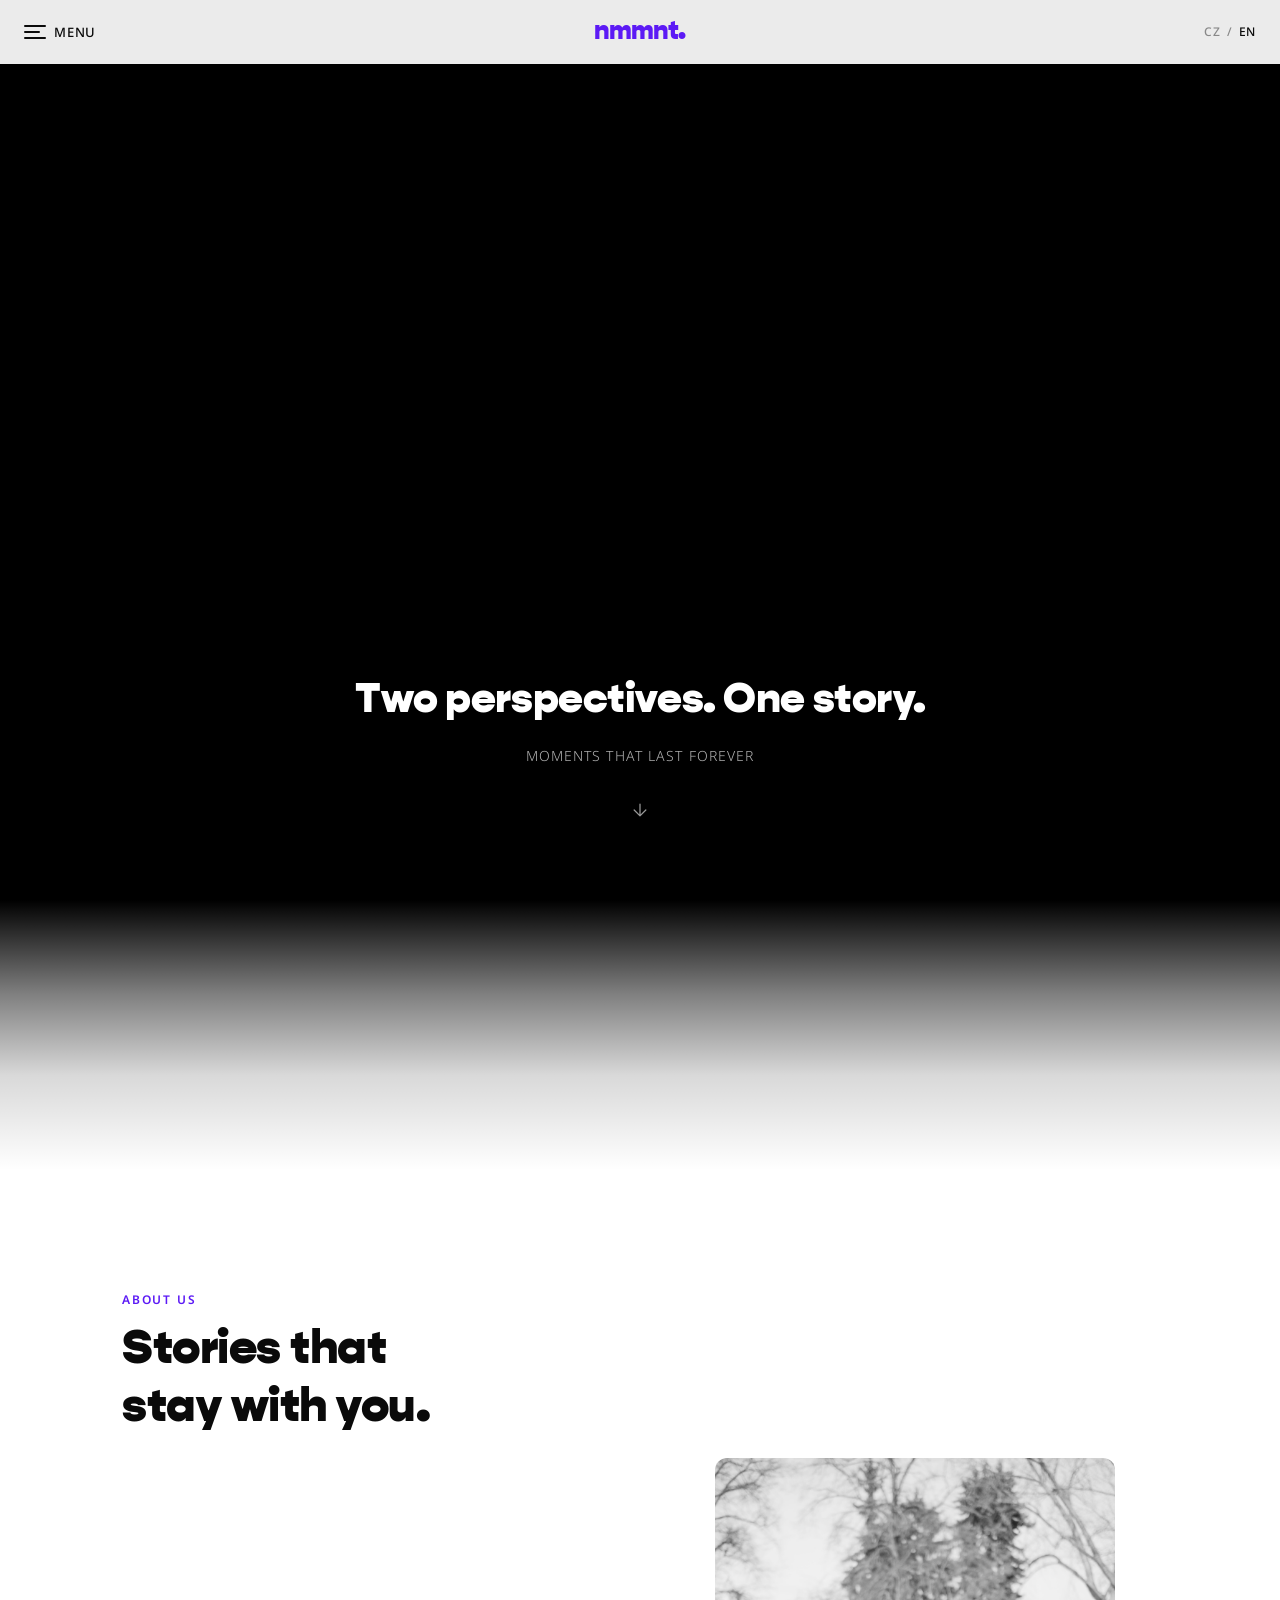
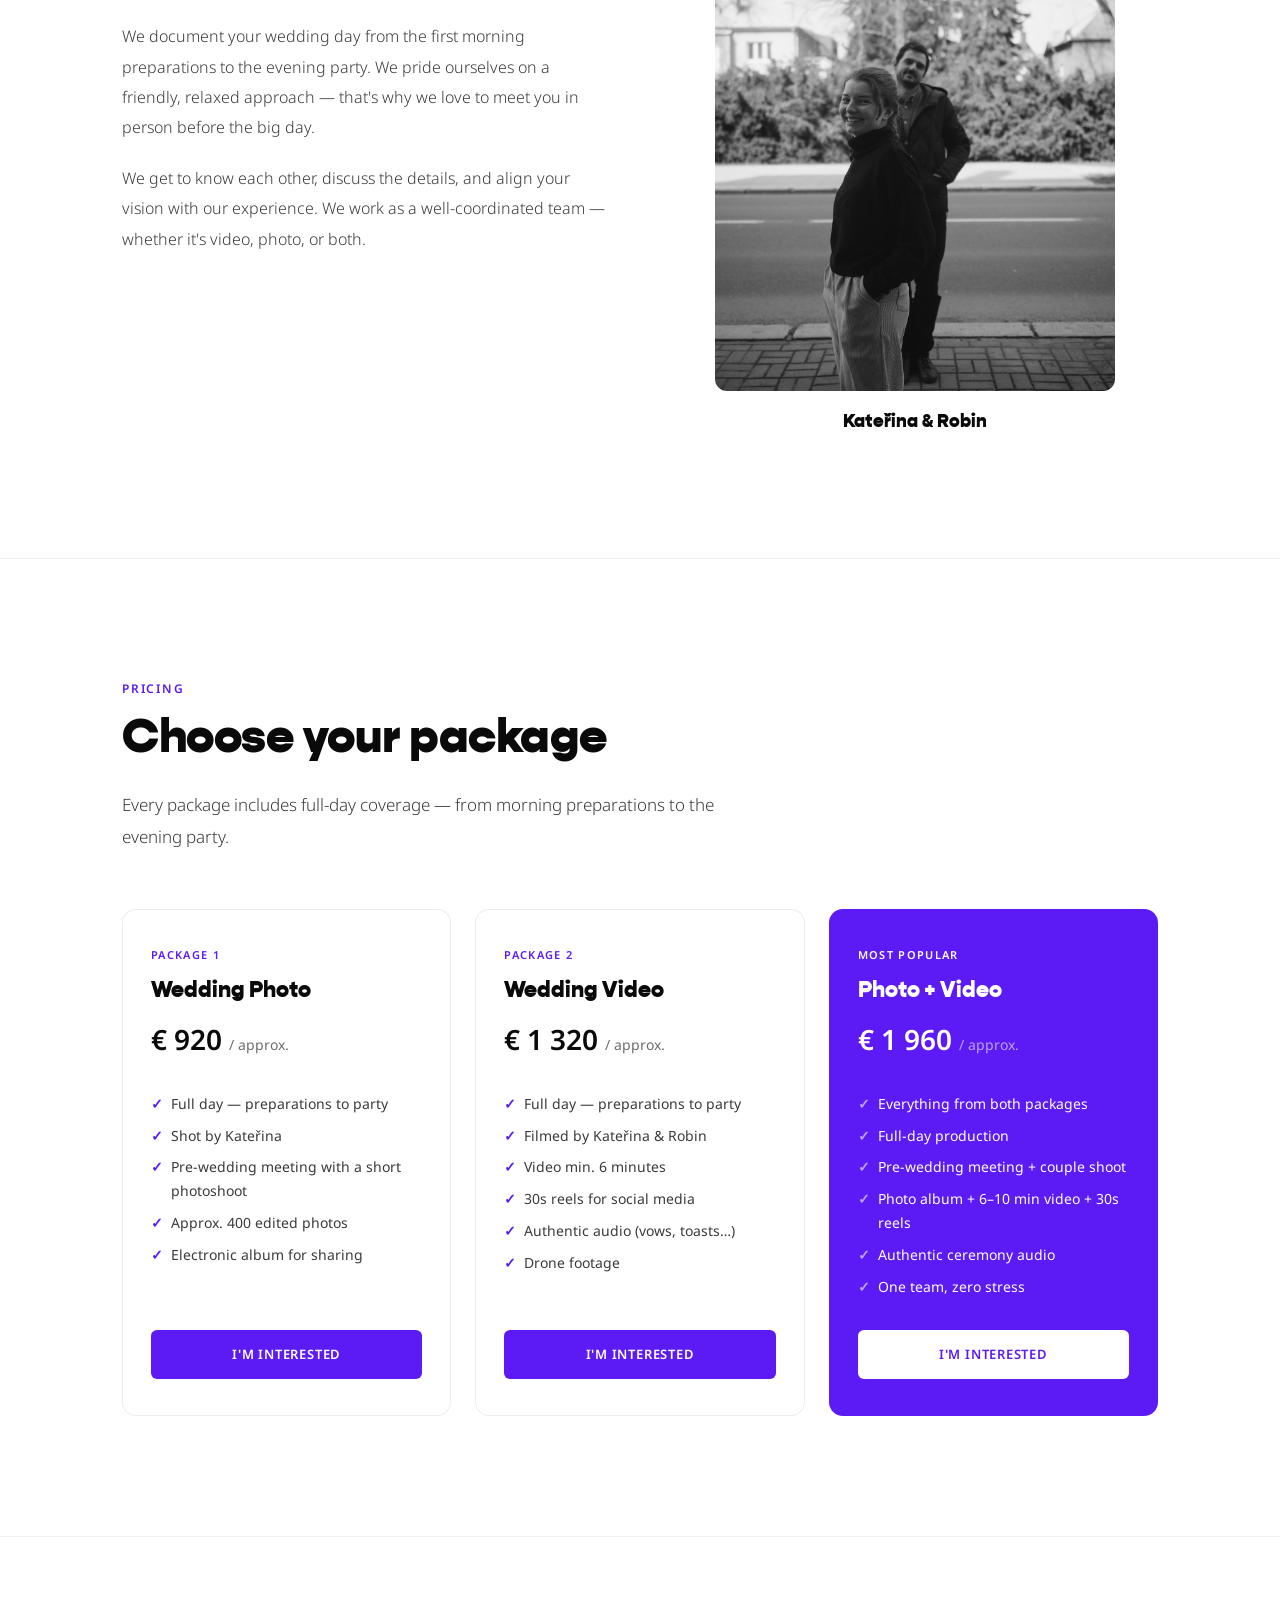
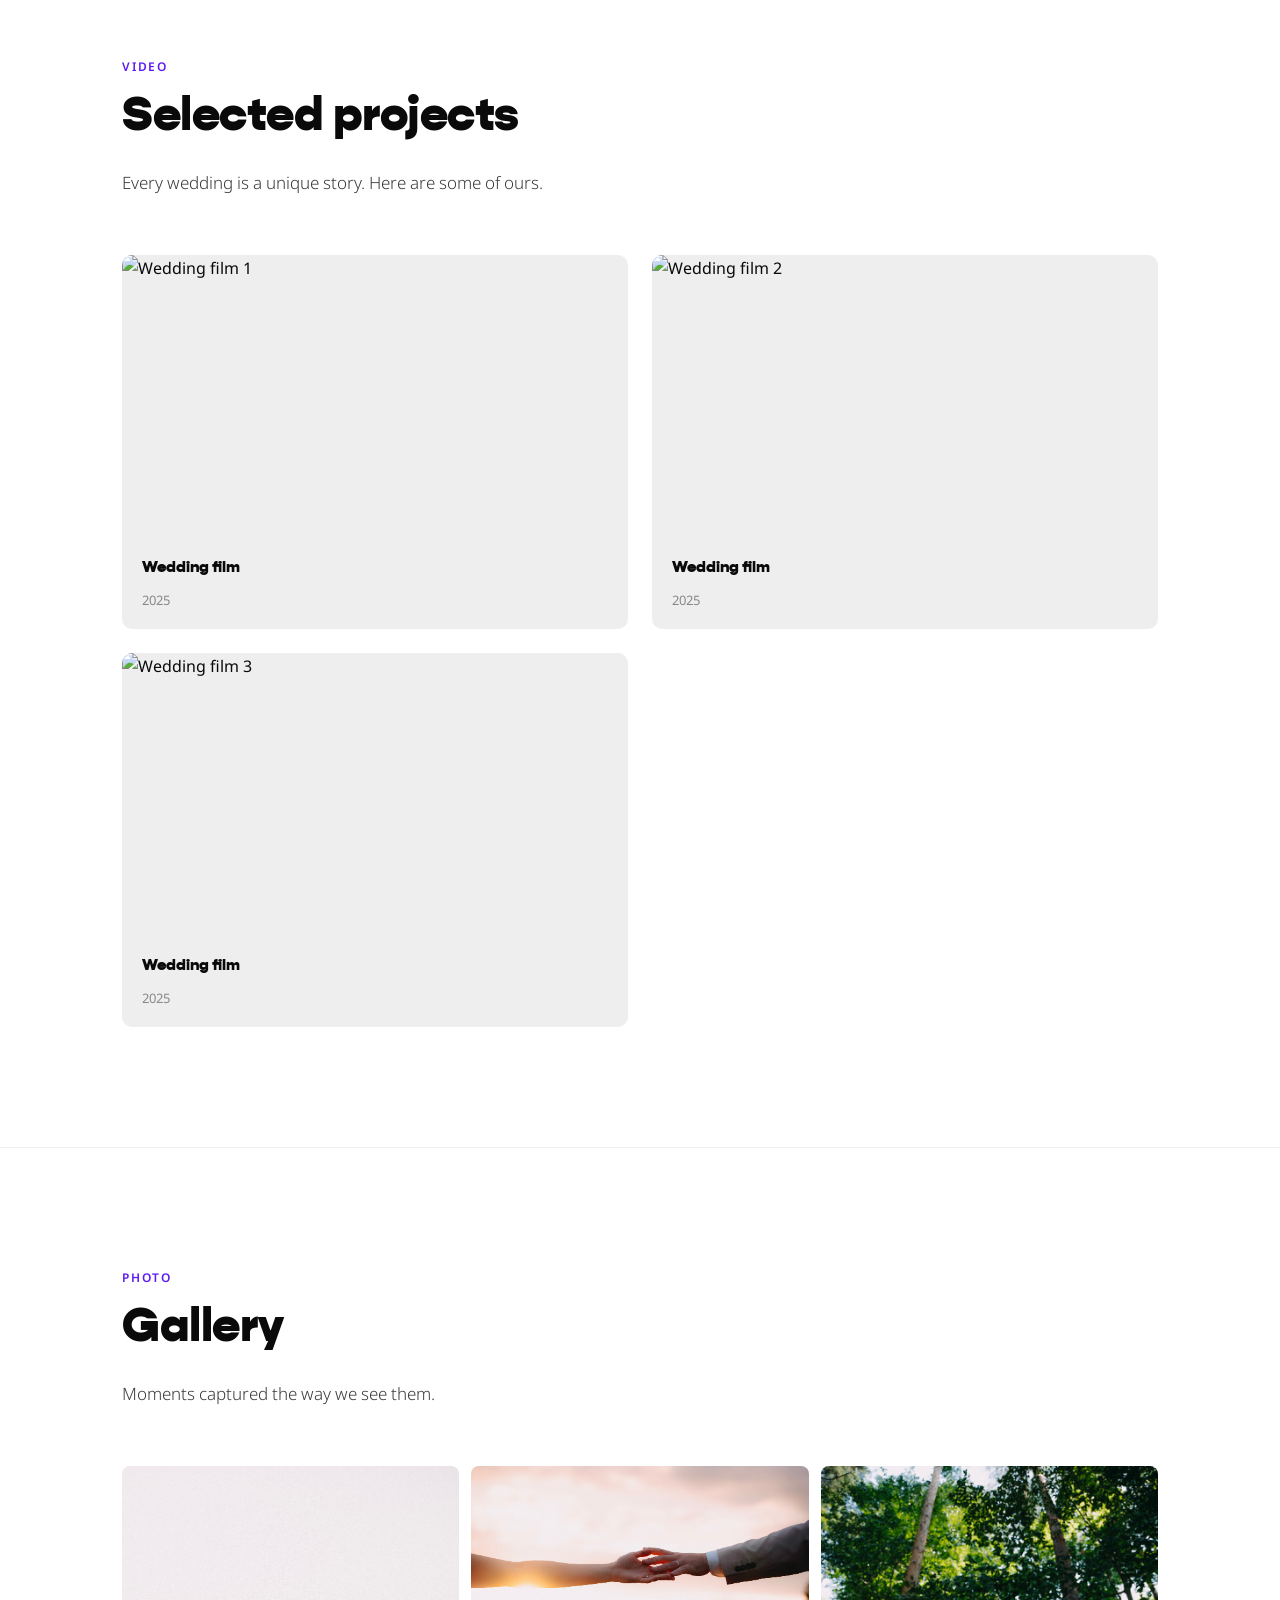
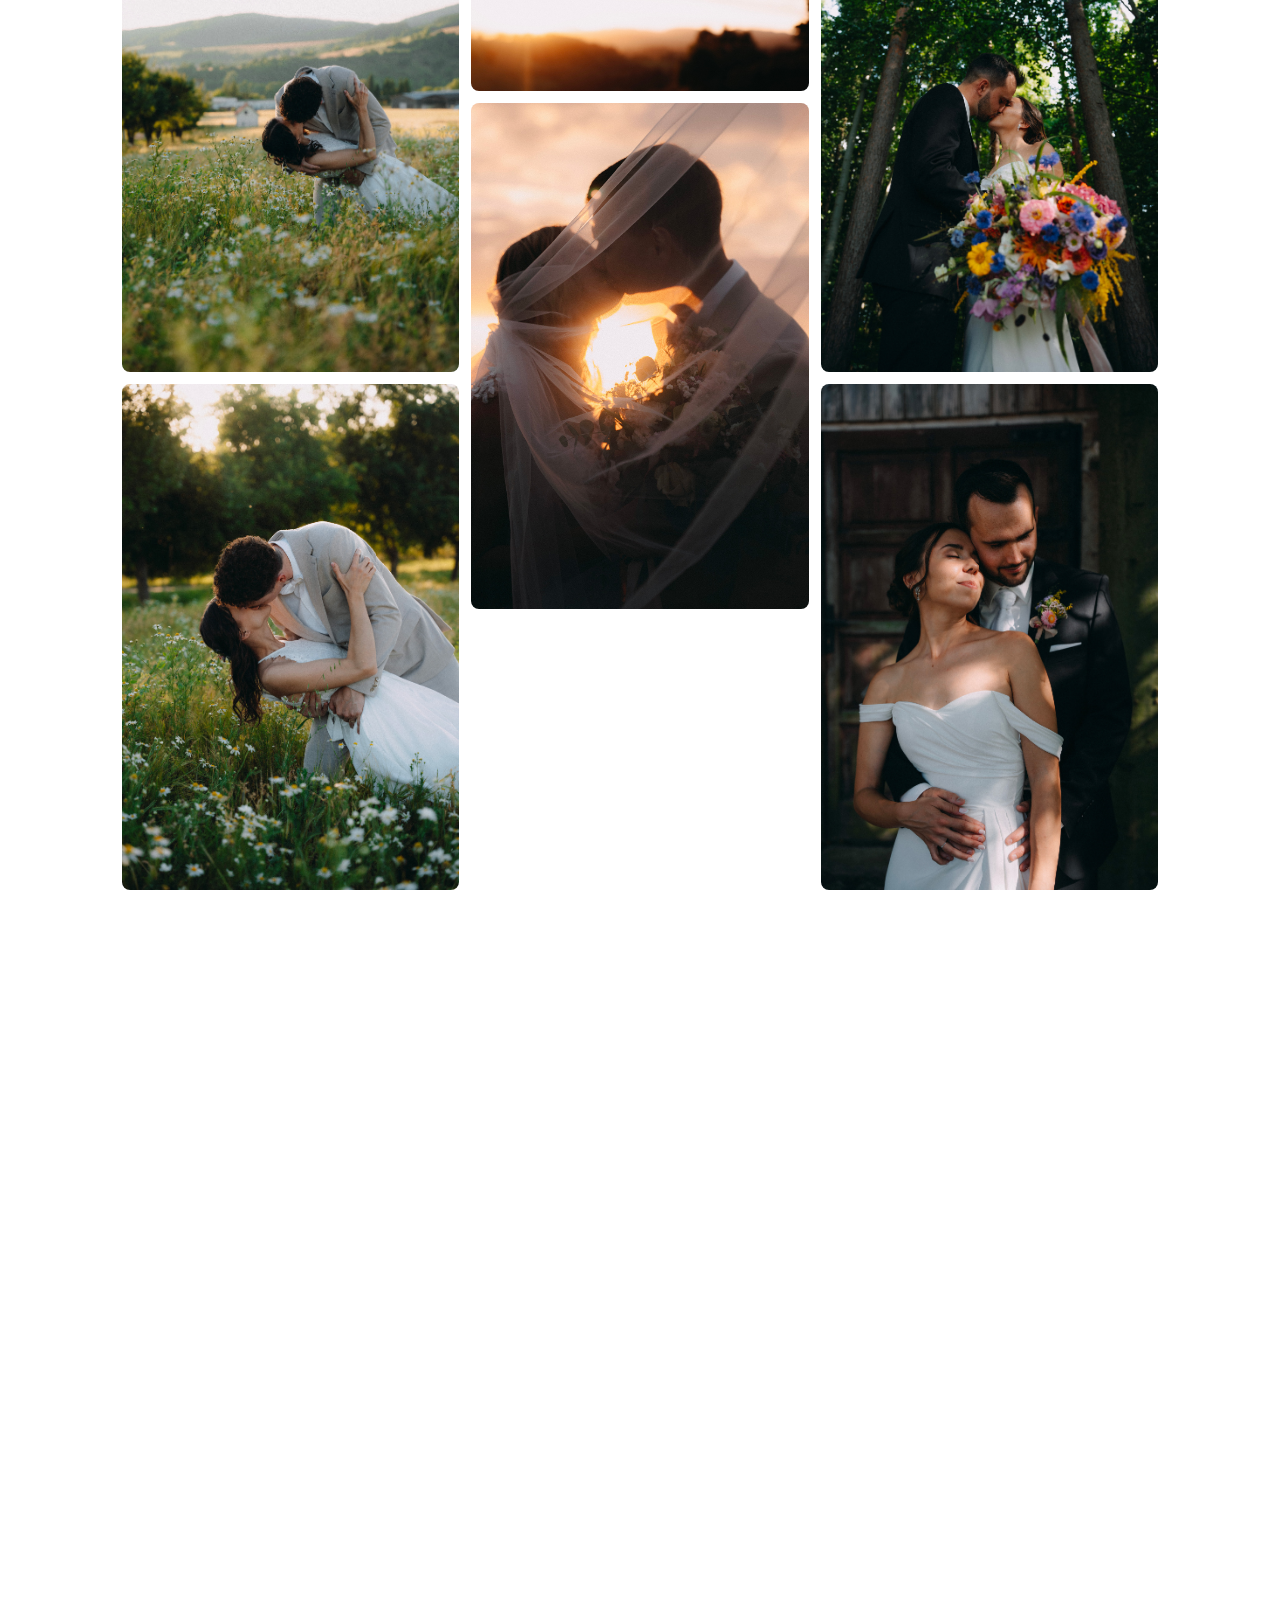
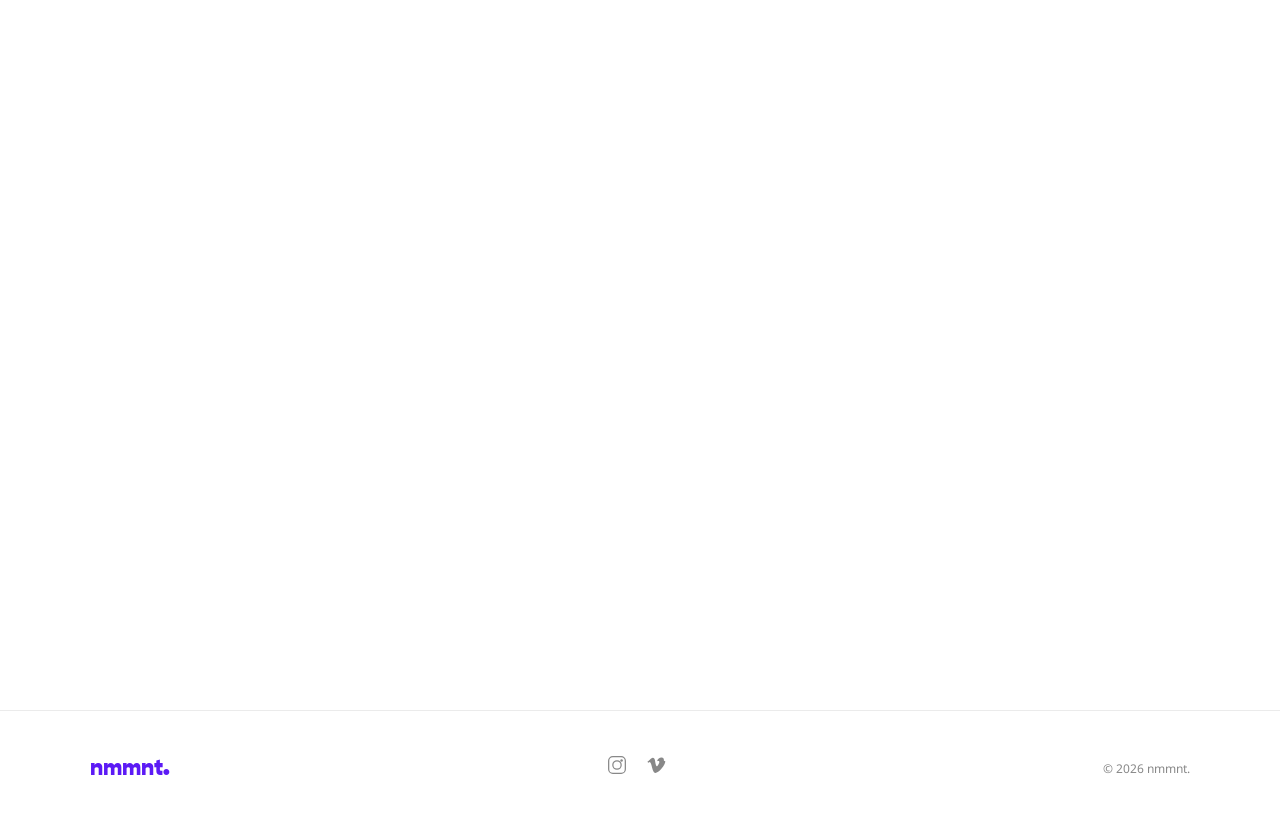
==== commit 4918d7cc: "SEO: sitemap, robots, hreflang, JSON-LD, PNG ikony - robots.txt + sitemap.xml (s hreflang alternativ" ====
--- a/en/index.html
+++ b/en/index.html
@@ -6,9 +6,14 @@
     <title>nmmnt. — wedding video &amp; photo</title>
     <meta name="description" content="nmmnt. — wedding video and photo production. Two perspectives. One story.">
     <link rel="canonical" href="https://nmmnt.com/en/">
+    <link rel="alternate" hreflang="cs" href="https://nmmnt.com/">
+    <link rel="alternate" hreflang="en" href="https://nmmnt.com/en/">
+    <link rel="alternate" hreflang="x-default" href="https://nmmnt.com/">
 
     <!-- Favicon -->
     <link rel="icon" href="../favicon.svg" type="image/svg+xml">
+    <link rel="icon" type="image/png" sizes="32x32" href="../favicon-32.png">
+    <link rel="apple-touch-icon" sizes="180x180" href="../apple-touch-icon.png">
 
     <!-- Open Graph / social sharing -->
     <meta property="og:type" content="website">
@@ -23,6 +28,33 @@
     <meta name="twitter:title" content="nmmnt. — wedding video &amp; photo">
     <meta name="twitter:description" content="Wedding video and photo production. Two perspectives. One story.">
     <meta name="twitter:image" content="https://nmmnt.com/assets/img/foto-1.jpg">
+
+    <!-- Structured data (LocalBusiness) -->
+    <script type="application/ld+json">
+    {
+      "@context": "https://schema.org",
+      "@type": "LocalBusiness",
+      "name": "nmmnt.",
+      "description": "Wedding video and photo production. Two perspectives. One story.",
+      "image": "https://nmmnt.com/assets/img/foto-1.jpg",
+      "url": "https://nmmnt.com/en/",
+      "telephone": "+420702099678",
+      "email": "production@nmmnt.com",
+      "priceRange": "920–1960 EUR",
+      "address": {
+        "@type": "PostalAddress",
+        "streetAddress": "Dobrovského 1038/35",
+        "addressLocality": "Olomouc",
+        "postalCode": "779 00",
+        "addressCountry": "CZ"
+      },
+      "areaServed": "CZ",
+      "sameAs": [
+        "https://www.instagram.com/nmmnt__",
+        "https://vimeo.com/nmmnt"
+      ]
+    }
+    </script>
 
     <link rel="preconnect" href="https://fonts.googleapis.com">
     <link rel="preconnect" href="https://fonts.gstatic.com" crossorigin>
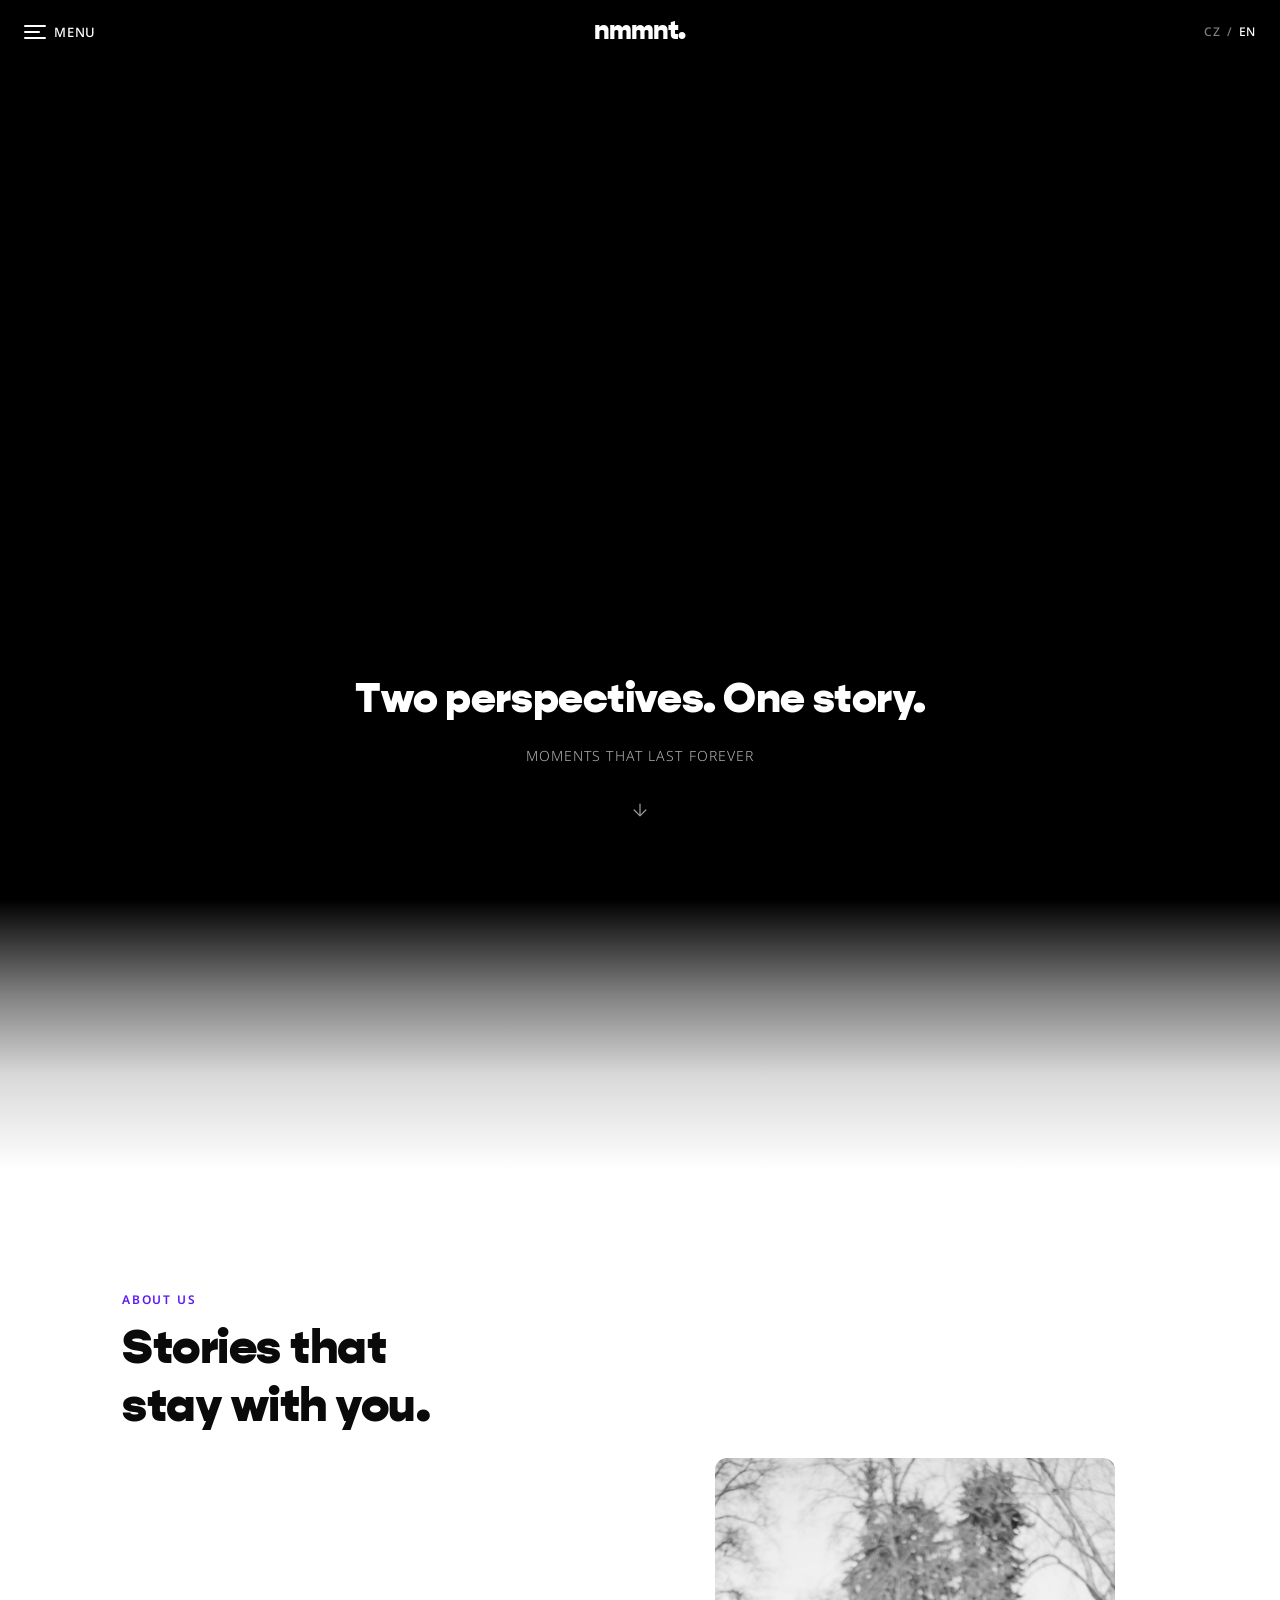
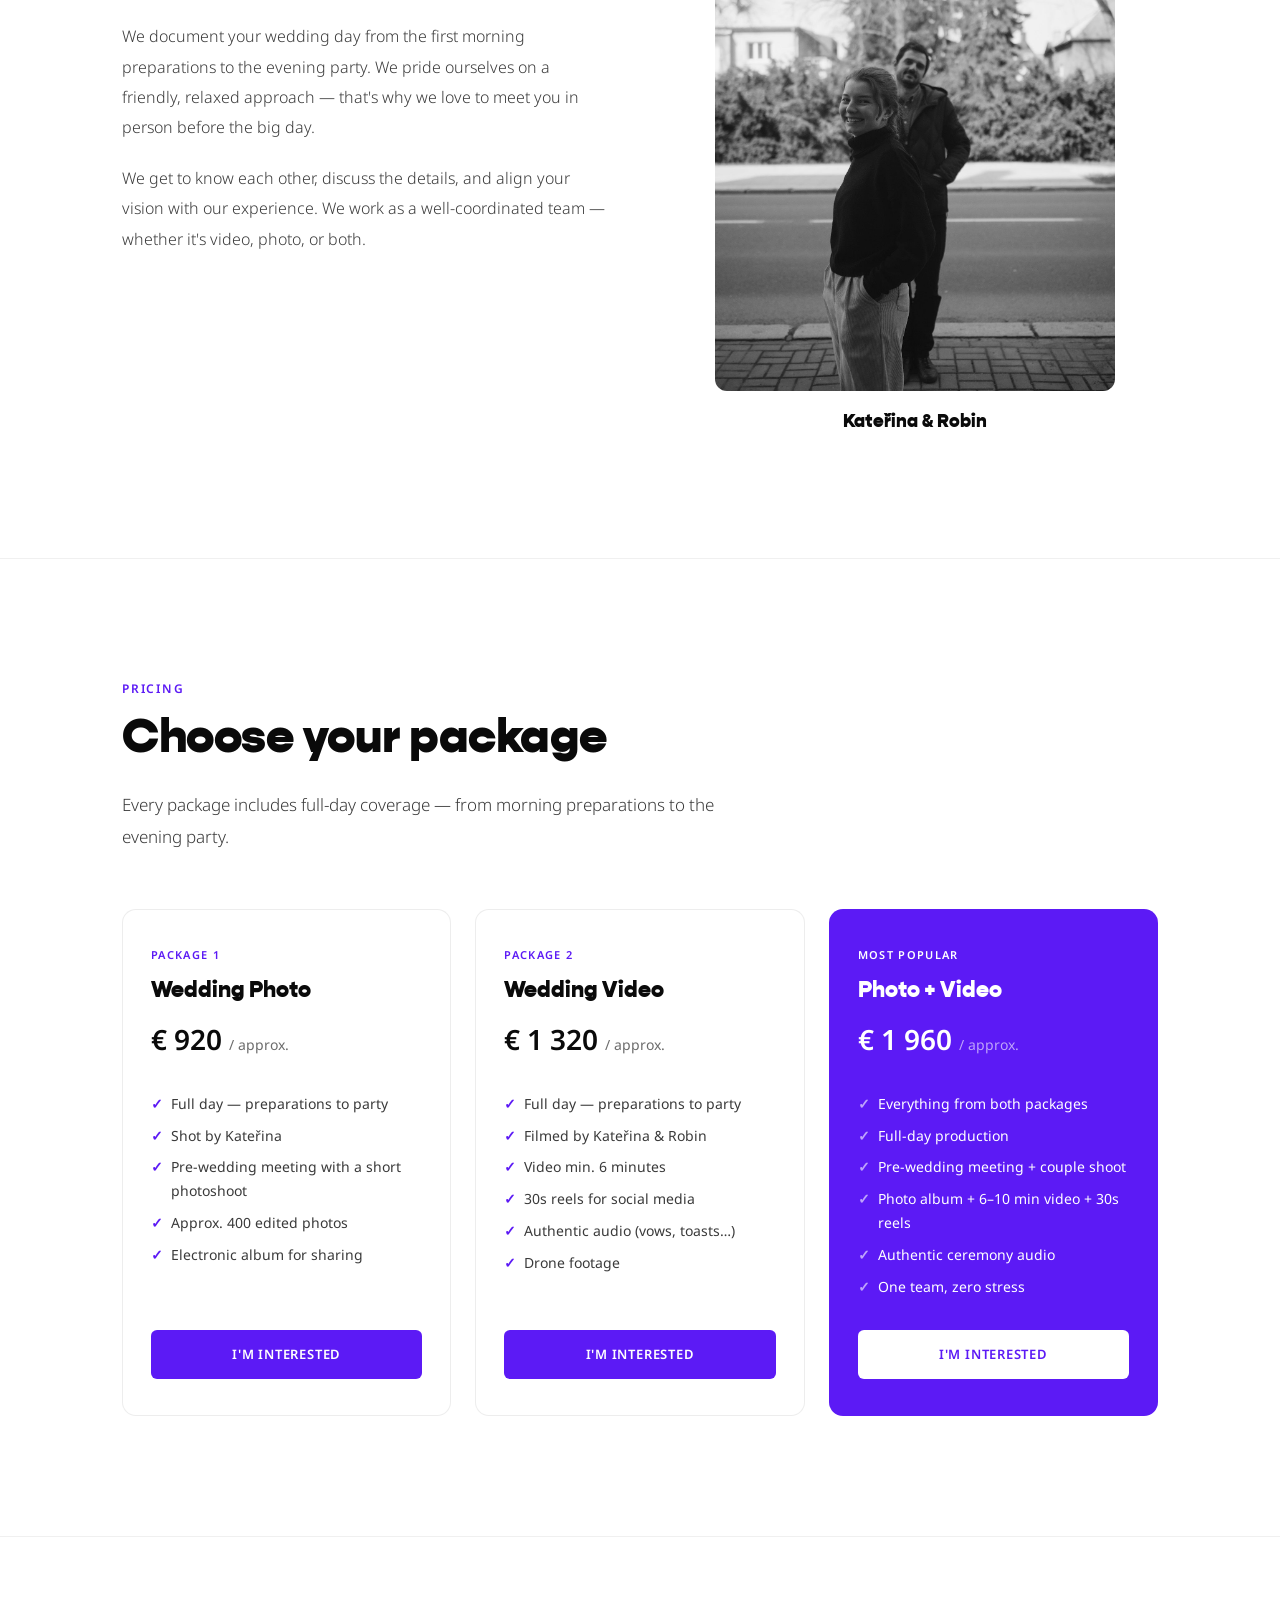
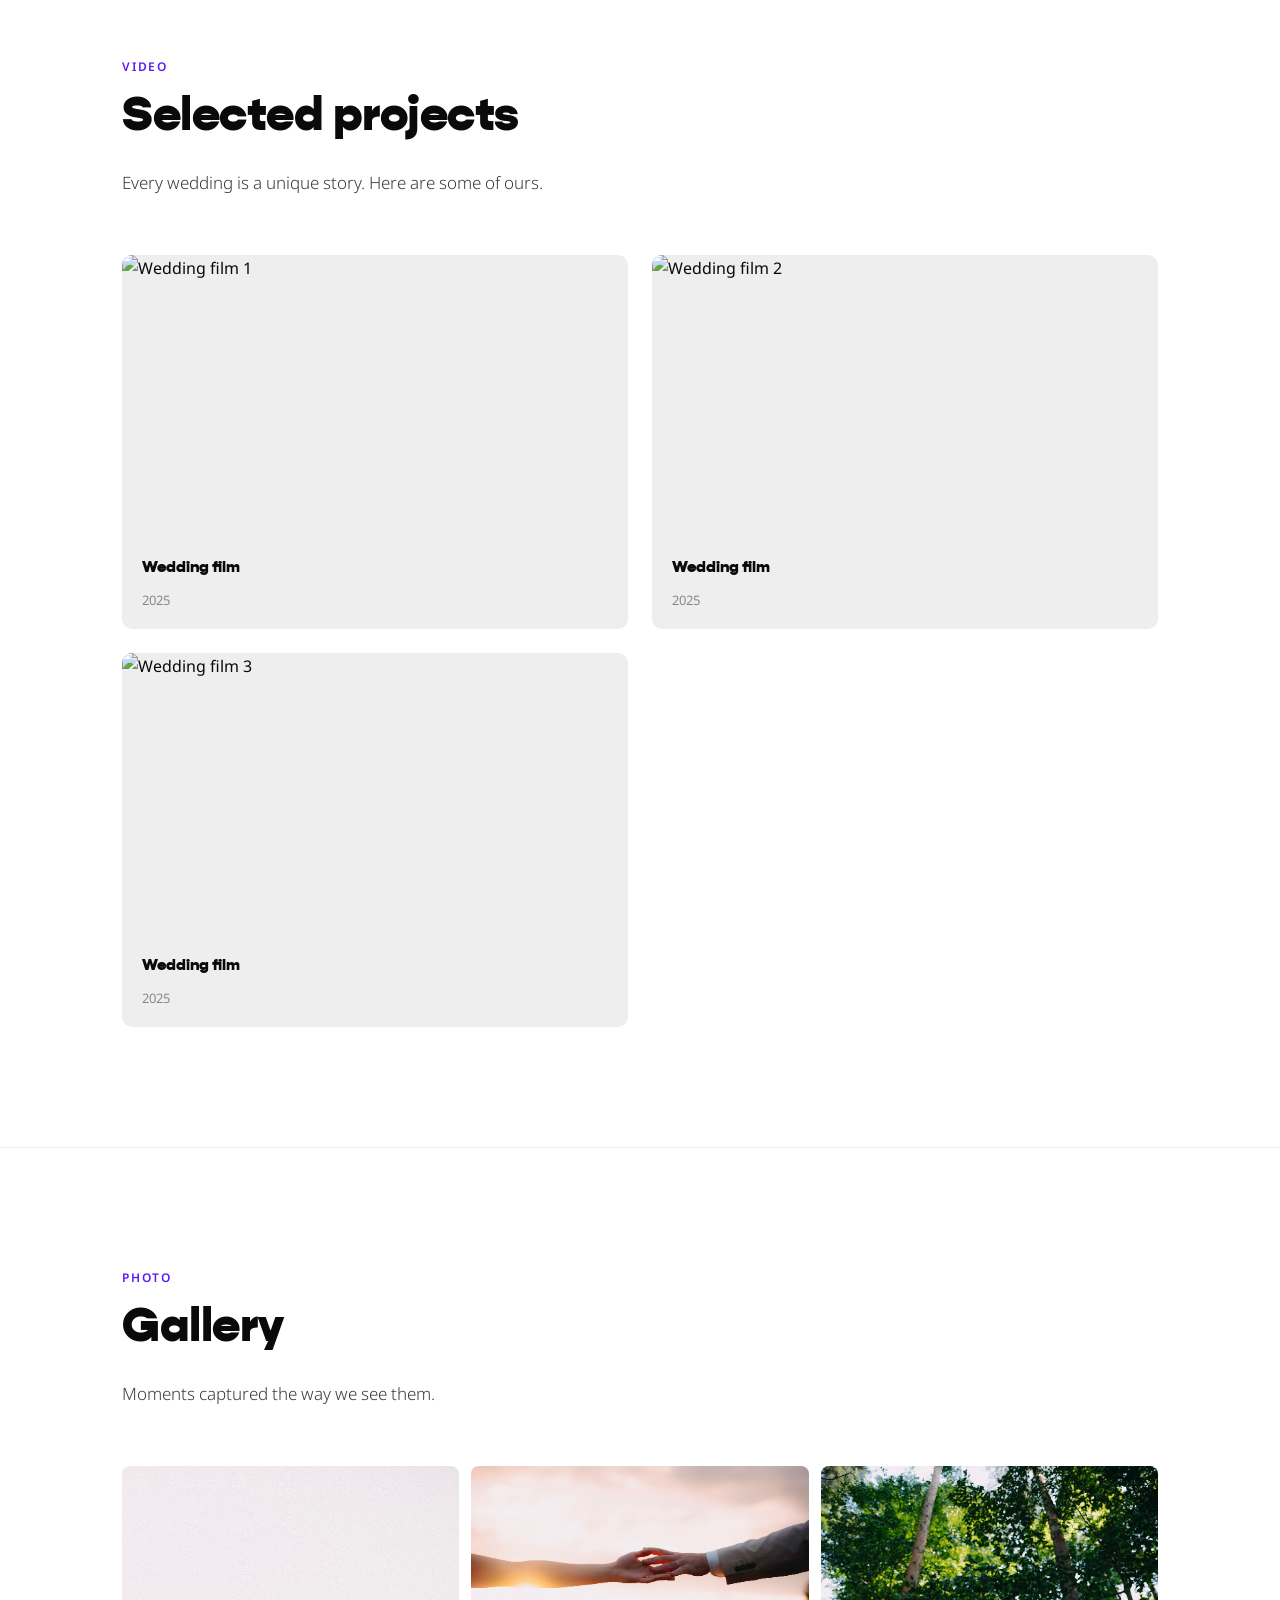
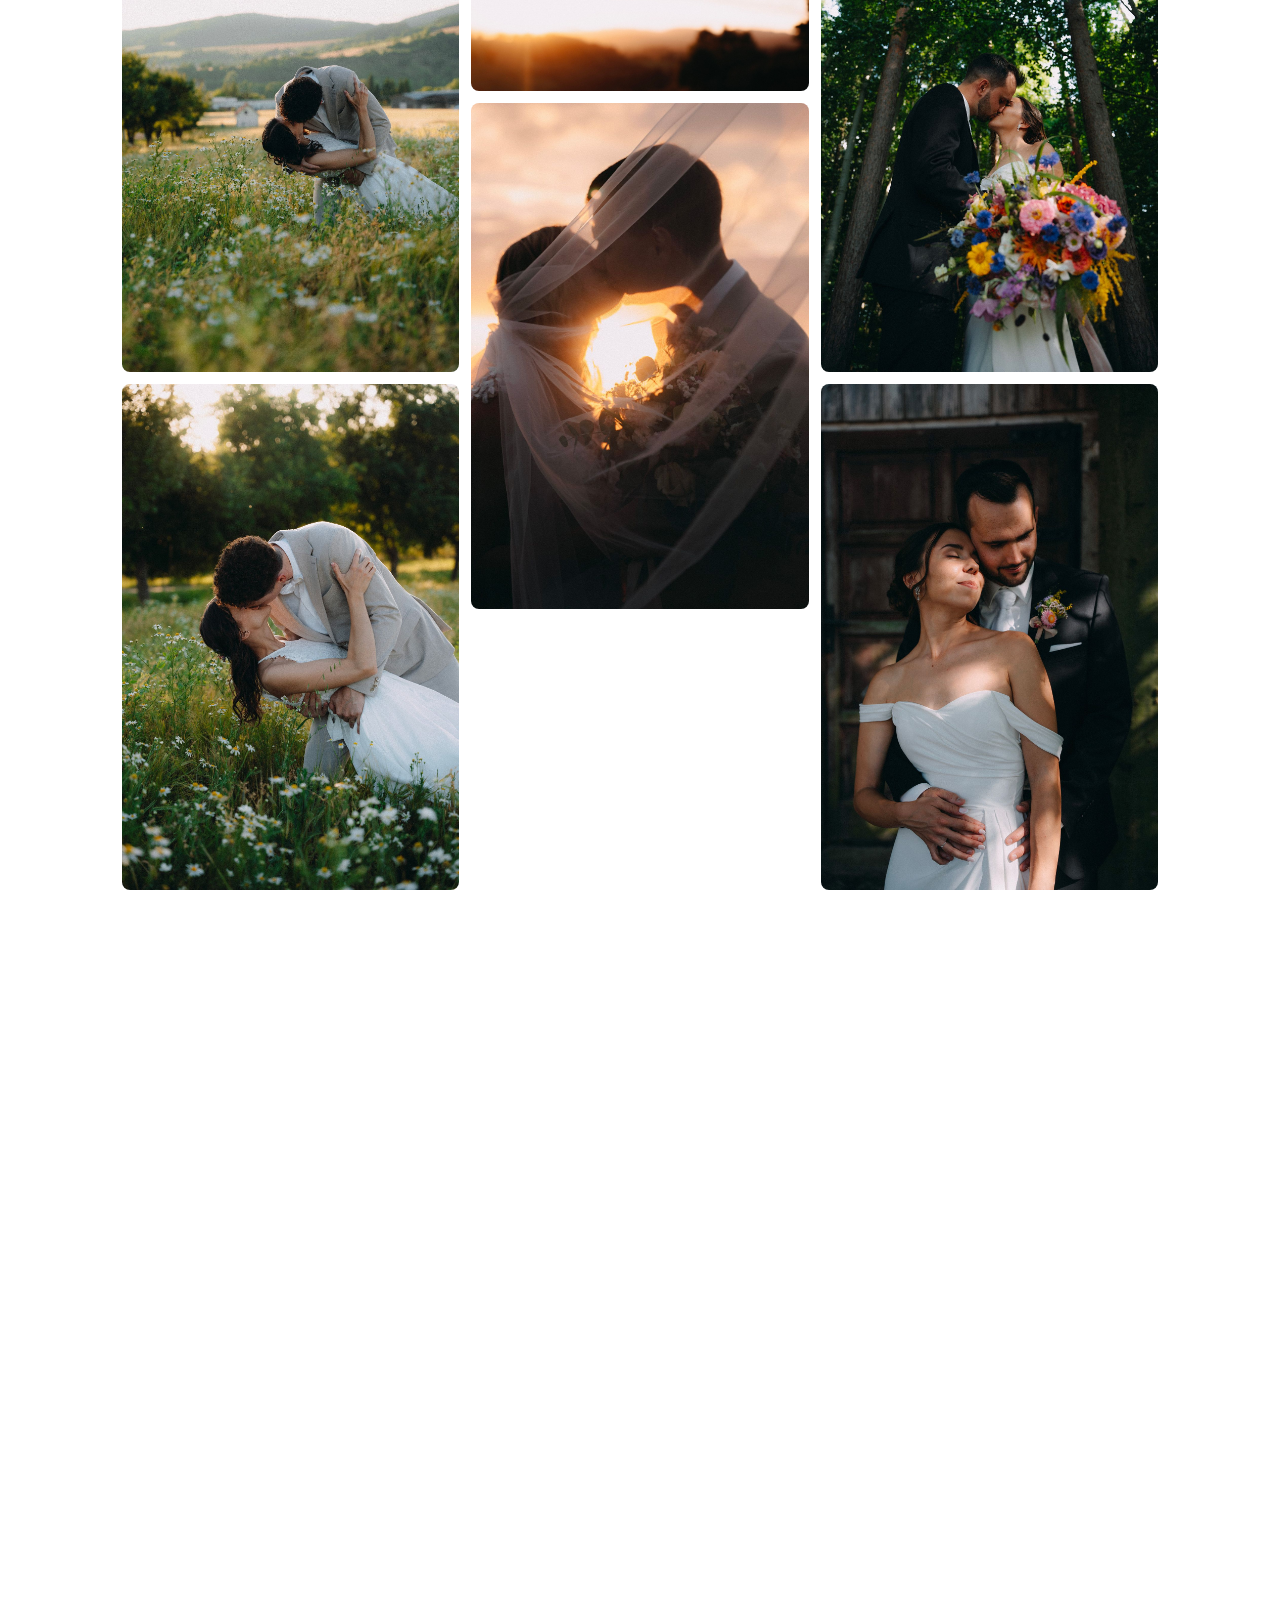
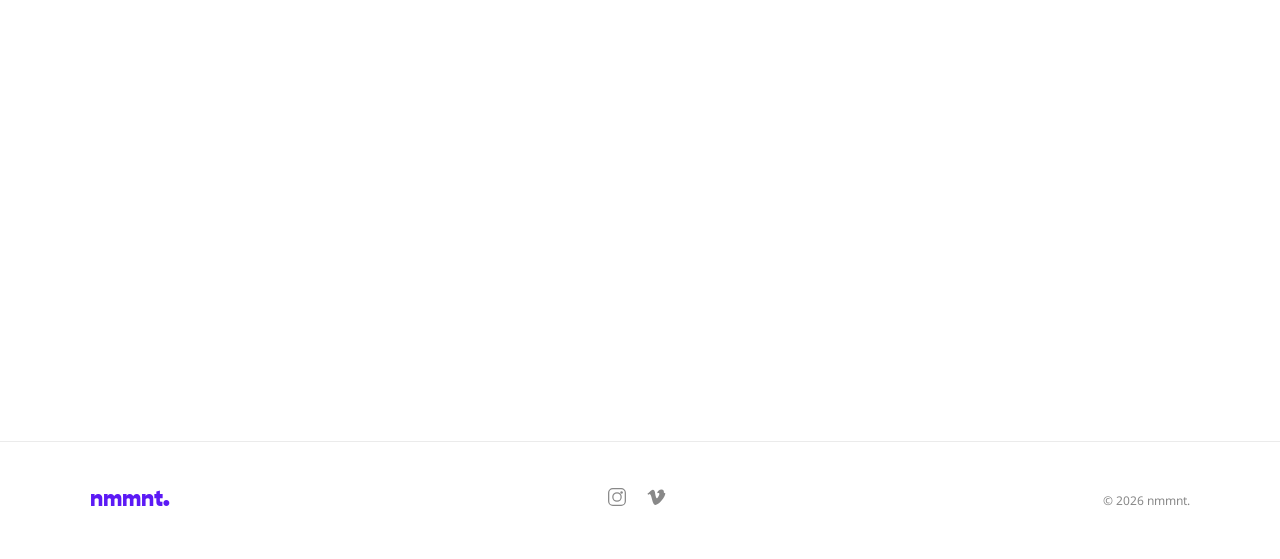
==== commit 69234655: "Analytika: Cloudflare Web Analytics (cookieless) Beacon snippet v CZ i EN verzi. Bez cookies -> bez " ====
--- a/en/index.html
+++ b/en/index.html
@@ -1321,5 +1321,9 @@
     });
     </script>
 
+    <!-- Cloudflare Web Analytics -->
+    <script type="module" src="https://static.cloudflareinsights.com/beacon.min.js" data-cf-beacon='{"token": "2696d142a0fb4cdfa4cd44c940e97684"}'></script>
+    <!-- End Cloudflare Web Analytics -->
+
 </body>
 </html>
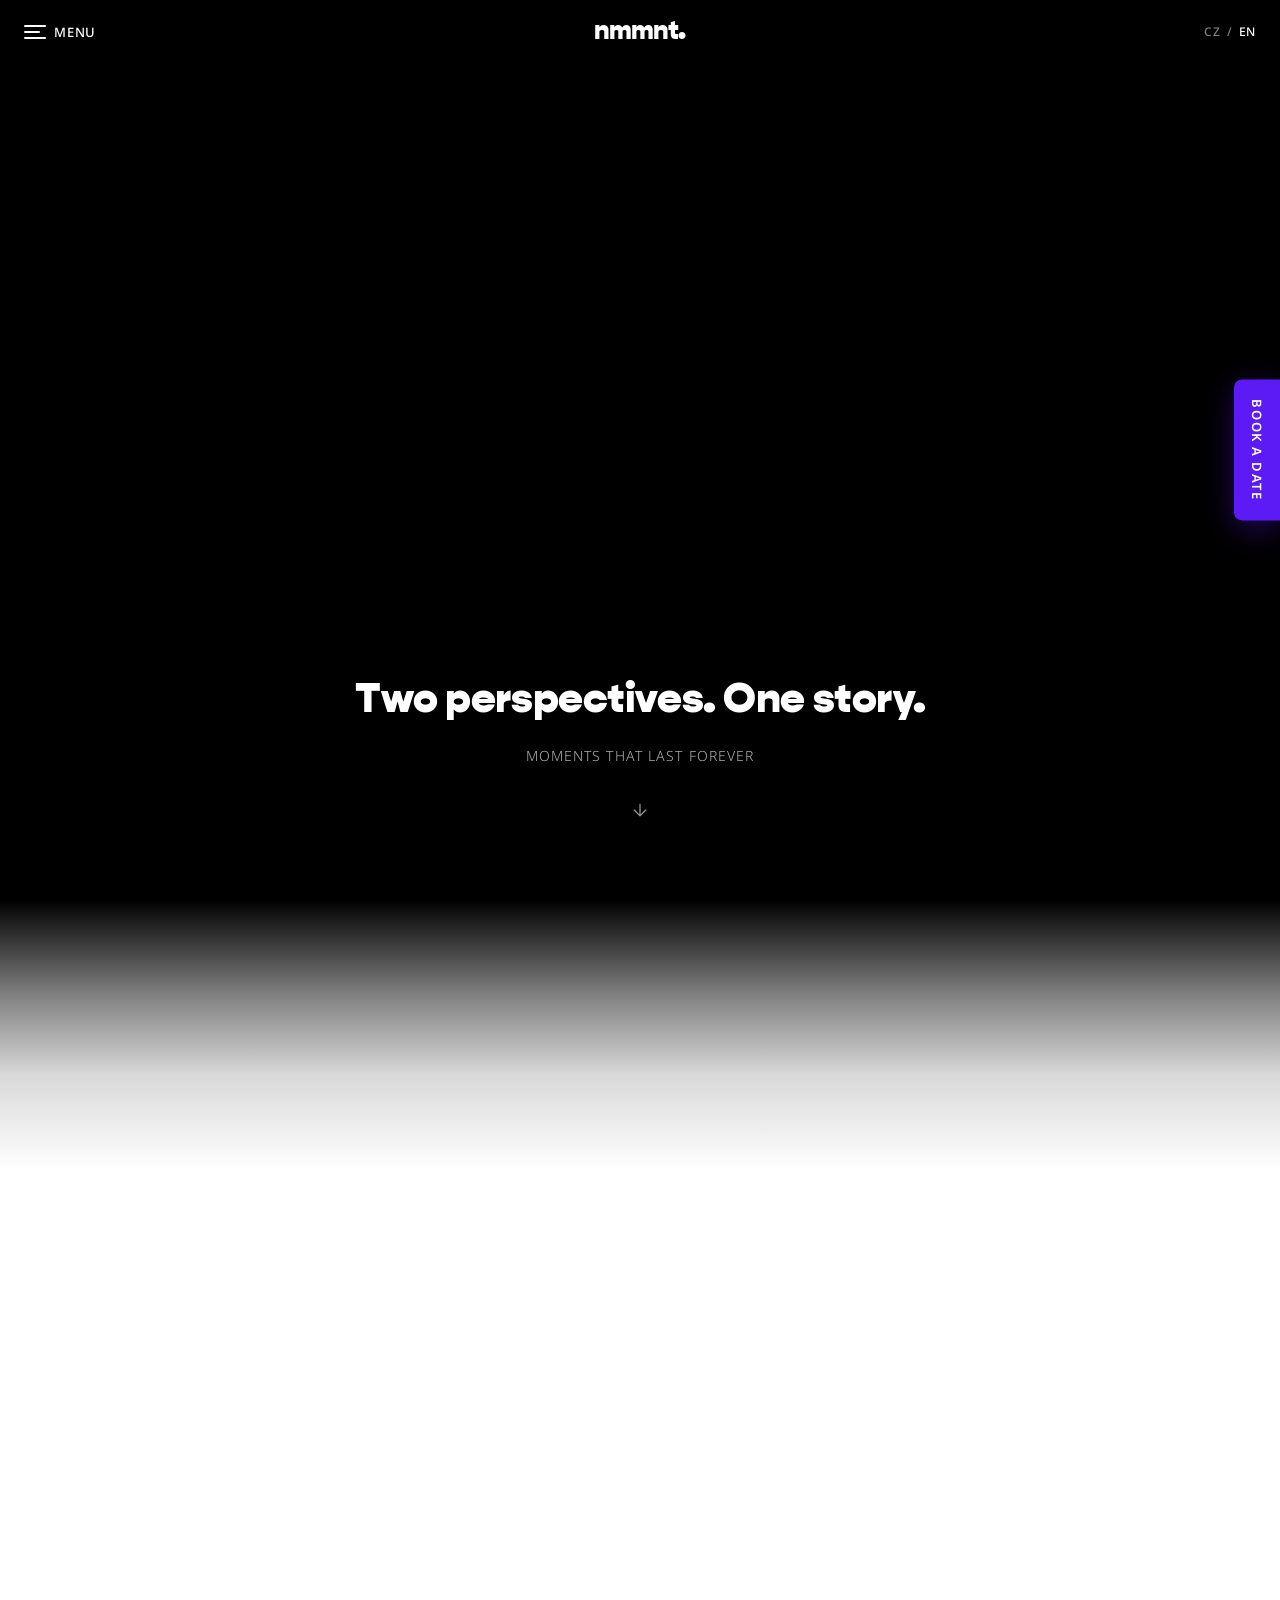
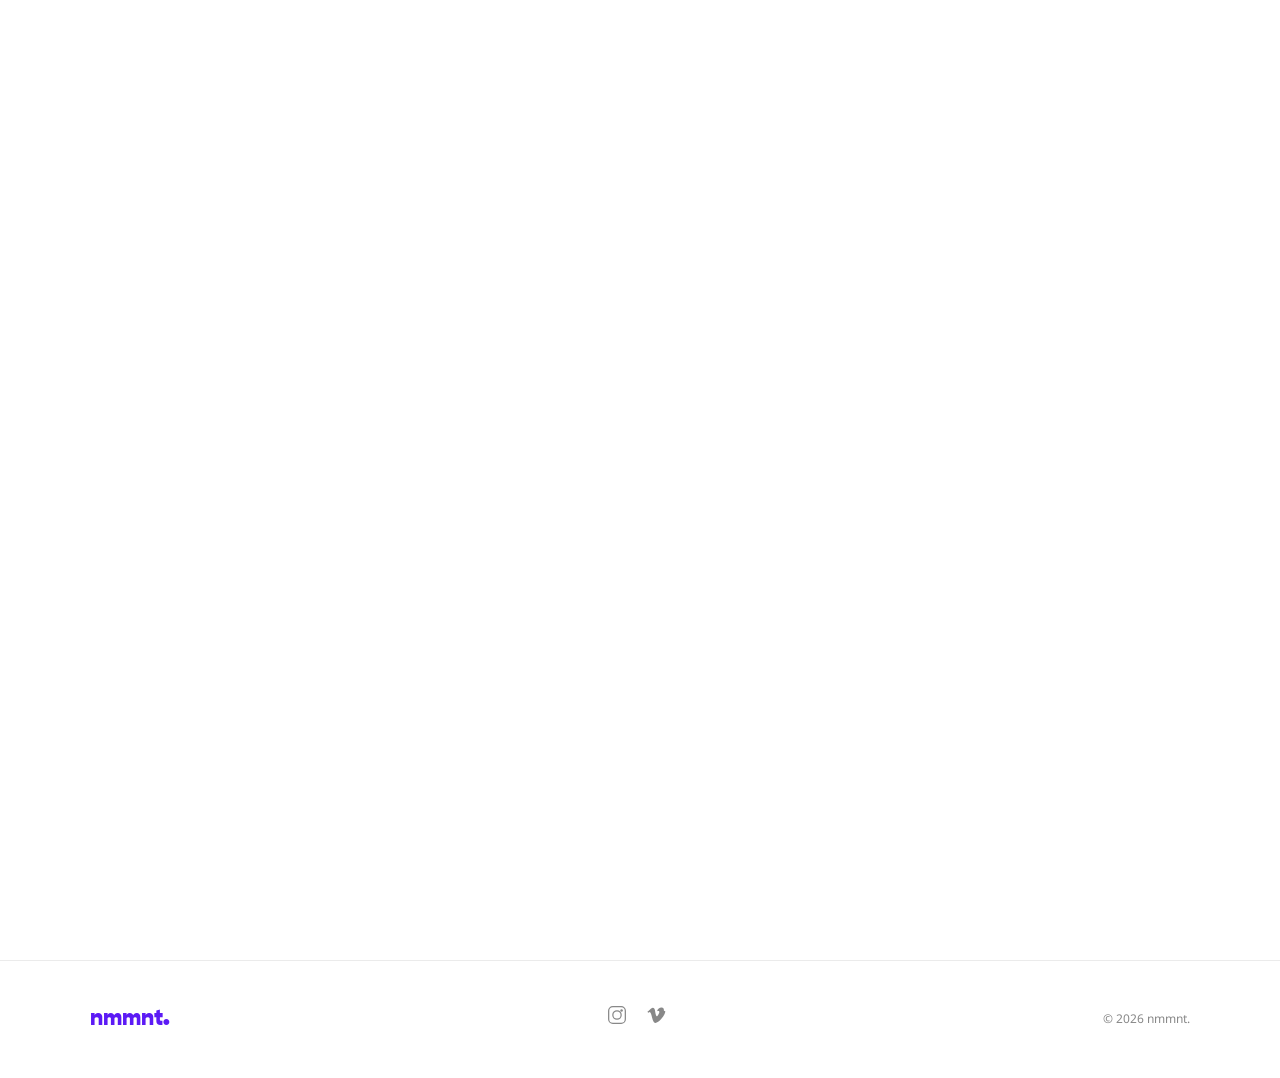
==== commit 37703c7e: "Menu scroll fix, formulář (AJAX + nová pole), rezervační banner - Oprava kotev v menu: scroll počítá" ====
--- a/en/index.html
+++ b/en/index.html
@@ -706,6 +706,10 @@
 
         .form-submit:hover { background: #4a10d4; transform: translateY(-1px); }
 
+        .form-status { font-size: 14px; line-height: 1.5; margin-top: 4px; }
+        .form-status.success { color: #1a7f37; }
+        .form-status.error { color: #c0392b; }
+
         /* FOOTER */
         #footer
         {
@@ -730,6 +734,31 @@
         .footer-social a { color: var(--color-gray); transition: color 0.3s ease; }
         .footer-social a:hover { color: var(--color-primary); }
         .footer-copy { font-size: 12px; color: var(--color-gray); }
+
+        /* STICKY BOOKING CTA */
+        .book-cta
+        {
+            position: fixed; top: 50%; right: 0; transform: translateY(-50%);
+            writing-mode: vertical-rl; z-index: 900;
+            background: var(--color-primary); color: var(--color-white);
+            font-family: var(--font-body); font-size: 13px; font-weight: 600;
+            letter-spacing: 0.12em; text-transform: uppercase;
+            padding: 20px 12px; border-radius: 8px 0 0 8px;
+            box-shadow: 0 8px 30px rgba(92, 26, 245, 0.35);
+            transition: background 0.3s ease, padding 0.3s ease;
+        }
+        .book-cta:hover { background: #4a10d4; padding-right: 16px; }
+
+        @media (max-width: 768px)
+        {
+            .book-cta
+            {
+                top: auto; bottom: 16px; right: 16px; transform: none;
+                writing-mode: horizontal-tb; border-radius: 999px;
+                font-size: 12px; padding: 12px 20px;
+                box-shadow: 0 6px 20px rgba(92, 26, 245, 0.4);
+            }
+        }
 
         /* MODAL */
         .modal
@@ -852,6 +881,9 @@
     </div>
 
     <!-- HERO — FIXED FULLSCREEN VIDEO BACKGROUND -->
+    <!-- Sticky booking CTA -->
+    <a href="#contact" class="book-cta">Book a date</a>
+
     <div class="hero">
         <div class="hero-video">
             <iframe
@@ -892,7 +924,7 @@
                 <p>We get to know each other, discuss the details, and align your vision with our experience. We work as a well-coordinated team — whether it's video, photo, or both.</p>
             </div>
             <div class="about-photo anime">
-                <img src="../assets/img/KR_2.jpg" alt="Kateřina and Robin" loading="lazy">
+                <img src="../assets/img/KR_2.jpg" width="1283" height="1711" alt="Kateřina and Robin" loading="lazy">
                 <div class="about-photo-caption">Kateřina &amp; Robin</div>
             </div>
         </div>
@@ -1014,35 +1046,35 @@
                 <p class="section-desc anime">Moments captured the way we see them.</p>
 
                 <div class="foto-grid">
-                    <div class="foto-item anime"><img src="../assets/img/foto-1.jpg" alt="Photo 1" loading="lazy"></div>
-                    <div class="foto-item anime"><img src="../assets/img/foto-2.jpg" alt="Photo 2" loading="lazy"></div>
-                    <div class="foto-item anime"><img src="../assets/img/foto-3.jpg" alt="Photo 3" loading="lazy"></div>
-                    <div class="foto-item anime"><img src="../assets/img/foto-4.jpg" alt="Photo 4" loading="lazy"></div>
-                    <div class="foto-item anime"><img src="../assets/img/foto-5.jpg" alt="Photo 5" loading="lazy"></div>
-                    <div class="foto-item anime"><img src="../assets/img/foto-6.jpg" alt="Photo 6" loading="lazy"></div>
-                    <div class="foto-item anime"><img src="../assets/img/foto-7.jpg" alt="Photo 7" loading="lazy"></div>
-                    <div class="foto-item anime"><img src="../assets/img/foto-8.jpg" alt="Photo 8" loading="lazy"></div>
-                    <div class="foto-item anime"><img src="../assets/img/foto-9.jpg" alt="Photo 9" loading="lazy"></div>
-                    <div class="foto-item anime"><img src="../assets/img/foto-10.jpg" alt="Photo 10" loading="lazy"></div>
-                    <div class="foto-item anime"><img src="../assets/img/foto-12.jpg" alt="Photo 12" loading="lazy"></div>
-                    <div class="foto-item anime"><img src="../assets/img/foto-13.jpg" alt="Photo 13" loading="lazy"></div>
-                    <div class="foto-item anime"><img src="../assets/img/foto-14.jpg" alt="Photo 14" loading="lazy"></div>
-                    <div class="foto-item anime"><img src="../assets/img/foto-15.jpg" alt="Photo 15" loading="lazy"></div>
-                    <div class="foto-item anime"><img src="../assets/img/foto-16.jpg" alt="Photo 16" loading="lazy"></div>
-                    <div class="foto-item anime"><img src="../assets/img/foto-17.jpg" alt="Photo 17" loading="lazy"></div>
-                    <div class="foto-item anime"><img src="../assets/img/foto-18.jpg" alt="Photo 18" loading="lazy"></div>
-                    <div class="foto-item anime"><img src="../assets/img/foto-19.jpg" alt="Photo 19" loading="lazy"></div>
-                    <div class="foto-item anime"><img src="../assets/img/foto-20.jpg" alt="Photo 20" loading="lazy"></div>
-                    <div class="foto-item anime"><img src="../assets/img/foto-21.jpg" alt="Photo 21" loading="lazy"></div>
-                    <div class="foto-item anime"><img src="../assets/img/foto-22.jpg" alt="Photo 22" loading="lazy"></div>
-                    <div class="foto-item anime"><img src="../assets/img/foto-23.jpg" alt="Photo 23" loading="lazy"></div>
-                    <div class="foto-item anime"><img src="../assets/img/foto-24.jpg" alt="Photo 24" loading="lazy"></div>
-                    <div class="foto-item anime"><img src="../assets/img/foto-25.jpg" alt="Photo 25" loading="lazy"></div>
-                    <div class="foto-item anime"><img src="../assets/img/foto-26.jpg" alt="Photo 26" loading="lazy"></div>
-                    <div class="foto-item anime"><img src="../assets/img/foto-27.jpg" alt="Photo 27" loading="lazy"></div>
-                    <div class="foto-item anime"><img src="../assets/img/foto-28.jpg" alt="Photo 28" loading="lazy"></div>
-                    <div class="foto-item anime"><img src="../assets/img/foto-29.jpg" alt="Photo 29" loading="lazy"></div>
-                    <div class="foto-item anime"><img src="../assets/img/foto-30.jpg" alt="Photo 30" loading="lazy"></div>
+                    <div class="foto-item anime"><img src="../assets/img/foto-1.jpg" width="1333" height="2000" alt="Photo 1" loading="lazy"></div>
+                    <div class="foto-item anime"><img src="../assets/img/foto-2.jpg" width="1333" height="2000" alt="Photo 2" loading="lazy"></div>
+                    <div class="foto-item anime"><img src="../assets/img/foto-3.jpg" width="425" height="637" alt="Photo 3" loading="lazy"></div>
+                    <div class="foto-item anime"><img src="../assets/img/foto-4.jpg" width="2000" height="1334" alt="Photo 4" loading="lazy"></div>
+                    <div class="foto-item anime"><img src="../assets/img/foto-5.jpg" width="1425" height="950" alt="Photo 5" loading="lazy"></div>
+                    <div class="foto-item anime"><img src="../assets/img/foto-6.jpg" width="1333" height="2000" alt="Photo 6" loading="lazy"></div>
+                    <div class="foto-item anime"><img src="../assets/img/foto-7.jpg" width="1333" height="2000" alt="Photo 7" loading="lazy"></div>
+                    <div class="foto-item anime"><img src="../assets/img/foto-8.jpg" width="894" height="1341" alt="Photo 8" loading="lazy"></div>
+                    <div class="foto-item anime"><img src="../assets/img/foto-9.jpg" width="1334" height="2000" alt="Photo 9" loading="lazy"></div>
+                    <div class="foto-item anime"><img src="../assets/img/foto-10.jpg" width="1333" height="2000" alt="Photo 10" loading="lazy"></div>
+                    <div class="foto-item anime"><img src="../assets/img/foto-12.jpg" width="2000" height="1334" alt="Photo 12" loading="lazy"></div>
+                    <div class="foto-item anime"><img src="../assets/img/foto-13.jpg" width="1134" height="1701" alt="Photo 13" loading="lazy"></div>
+                    <div class="foto-item anime"><img src="../assets/img/foto-14.jpg" width="2000" height="1333" alt="Photo 14" loading="lazy"></div>
+                    <div class="foto-item anime"><img src="../assets/img/foto-15.jpg" width="1333" height="2000" alt="Photo 15" loading="lazy"></div>
+                    <div class="foto-item anime"><img src="../assets/img/foto-16.jpg" width="1333" height="2000" alt="Photo 16" loading="lazy"></div>
+                    <div class="foto-item anime"><img src="../assets/img/foto-17.jpg" width="1334" height="2000" alt="Photo 17" loading="lazy"></div>
+                    <div class="foto-item anime"><img src="../assets/img/foto-18.jpg" width="2000" height="1334" alt="Photo 18" loading="lazy"></div>
+                    <div class="foto-item anime"><img src="../assets/img/foto-19.jpg" width="1334" height="2000" alt="Photo 19" loading="lazy"></div>
+                    <div class="foto-item anime"><img src="../assets/img/foto-20.jpg" width="1333" height="2000" alt="Photo 20" loading="lazy"></div>
+                    <div class="foto-item anime"><img src="../assets/img/foto-21.jpg" width="1334" height="2000" alt="Photo 21" loading="lazy"></div>
+                    <div class="foto-item anime"><img src="../assets/img/foto-22.jpg" width="1334" height="2000" alt="Photo 22" loading="lazy"></div>
+                    <div class="foto-item anime"><img src="../assets/img/foto-23.jpg" width="1333" height="2000" alt="Photo 23" loading="lazy"></div>
+                    <div class="foto-item anime"><img src="../assets/img/foto-24.jpg" width="1333" height="2000" alt="Photo 24" loading="lazy"></div>
+                    <div class="foto-item anime"><img src="../assets/img/foto-25.jpg" width="1333" height="2000" alt="Photo 25" loading="lazy"></div>
+                    <div class="foto-item anime"><img src="../assets/img/foto-26.jpg" width="886" height="1329" alt="Photo 26" loading="lazy"></div>
+                    <div class="foto-item anime"><img src="../assets/img/foto-27.jpg" width="1334" height="2000" alt="Photo 27" loading="lazy"></div>
+                    <div class="foto-item anime"><img src="../assets/img/foto-28.jpg" width="1334" height="2000" alt="Photo 28" loading="lazy"></div>
+                    <div class="foto-item anime"><img src="../assets/img/foto-29.jpg" width="1333" height="2000" alt="Photo 29" loading="lazy"></div>
+                    <div class="foto-item anime"><img src="../assets/img/foto-30.jpg" width="1333" height="2000" alt="Photo 30" loading="lazy"></div>
                 </div>
             </div>
         </section>
@@ -1098,10 +1130,19 @@
                             <input type="date" id="date" name="date">
                         </div>
                         <div class="form-group">
+                            <label for="location">Wedding venue</label>
+                            <input type="text" id="location" name="location" placeholder="Town or venue">
+                        </div>
+                        <div class="form-group">
                             <label for="message">Message</label>
                             <textarea id="message" name="message" rows="4" placeholder="Tell us about your wedding…"></textarea>
                         </div>
+                        <div class="form-group">
+                            <label for="special">Special request</label>
+                            <input type="text" id="special" name="special" placeholder="e.g. drone, specific shot, timeline…">
+                        </div>
                         <button type="submit" class="form-submit">Send</button>
+                        <div id="form-status" class="form-status" role="status" aria-live="polite"></div>
                     </form>
                 </div>
             </div>
@@ -1208,7 +1249,8 @@
                 var target = document.getElementById(id);
                 if (target)
                 {
-                    window.scrollTo({ top: target.offsetTop - 64, behavior: 'smooth' });
+                    var top = target.getBoundingClientRect().top + window.pageYOffset - 64;
+                    window.scrollTo({ top: top, behavior: 'smooth' });
                 }
             });
         });
@@ -1292,10 +1334,45 @@
         var form = document.querySelector('.contact-form');
         if (form)
         {
-            form.addEventListener('submit', function ()
+            var formStatus = document.getElementById('form-status');
+            form.addEventListener('submit', function (e)
             {
+                e.preventDefault();
                 var btn = form.querySelector('.form-submit');
-                if (btn) { btn.textContent = 'Sending…'; btn.style.opacity = '0.7'; btn.style.pointerEvents = 'none'; }
+                var label = btn ? btn.textContent : '';
+                if (btn) { btn.textContent = 'Sending…'; btn.disabled = true; btn.style.opacity = '0.7'; }
+                if (formStatus) { formStatus.textContent = ''; formStatus.className = 'form-status'; }
+                fetch(form.action, {
+                    method: 'POST',
+                    body: new FormData(form),
+                    headers: { 'Accept': 'application/json' }
+                })
+                .then(function (res)
+                {
+                    if (res.ok)
+                    {
+                        form.reset();
+                        if (formStatus) { formStatus.textContent = 'Thank you! Your message has been sent — we'll get back to you soon.'; formStatus.className = 'form-status success'; }
+                    }
+                    else
+                    {
+                        return res.json().then(function (data)
+                        {
+                            var msg = (data && data.errors && data.errors.length)
+                                ? data.errors.map(function (er) { return er.message; }).join(', ')
+                                : 'Something went wrong. Please try again, or email us at production@nmmnt.com.';
+                            if (formStatus) { formStatus.textContent = msg; formStatus.className = 'form-status error'; }
+                        });
+                    }
+                })
+                .catch(function ()
+                {
+                    if (formStatus) { formStatus.textContent = 'Something went wrong (network error). Please try again, or email production@nmmnt.com.'; formStatus.className = 'form-status error'; }
+                })
+                .then(function ()
+                {
+                    if (btn) { btn.textContent = label || 'Send'; btn.disabled = false; btn.style.opacity = ''; }
+                });
             });
         }
         /* ---- Vimeo thumbnails auto-load ---- */
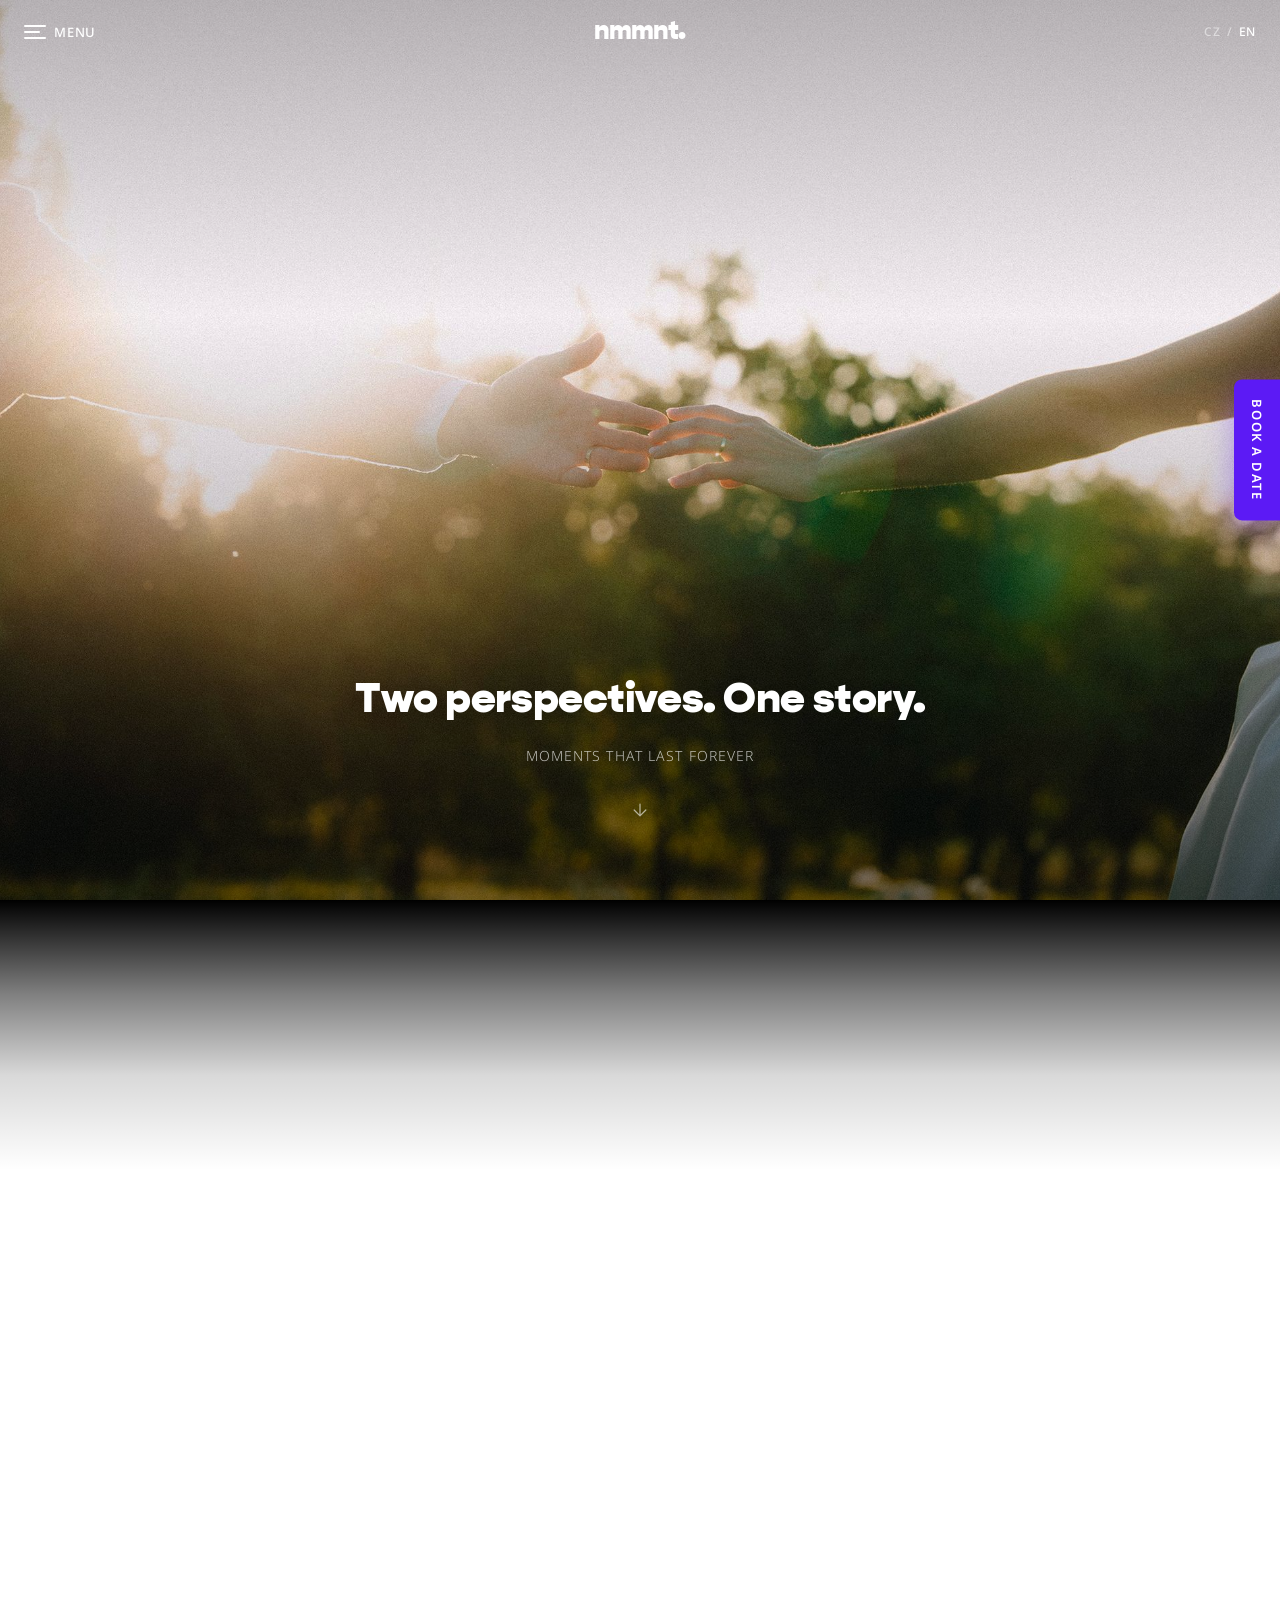
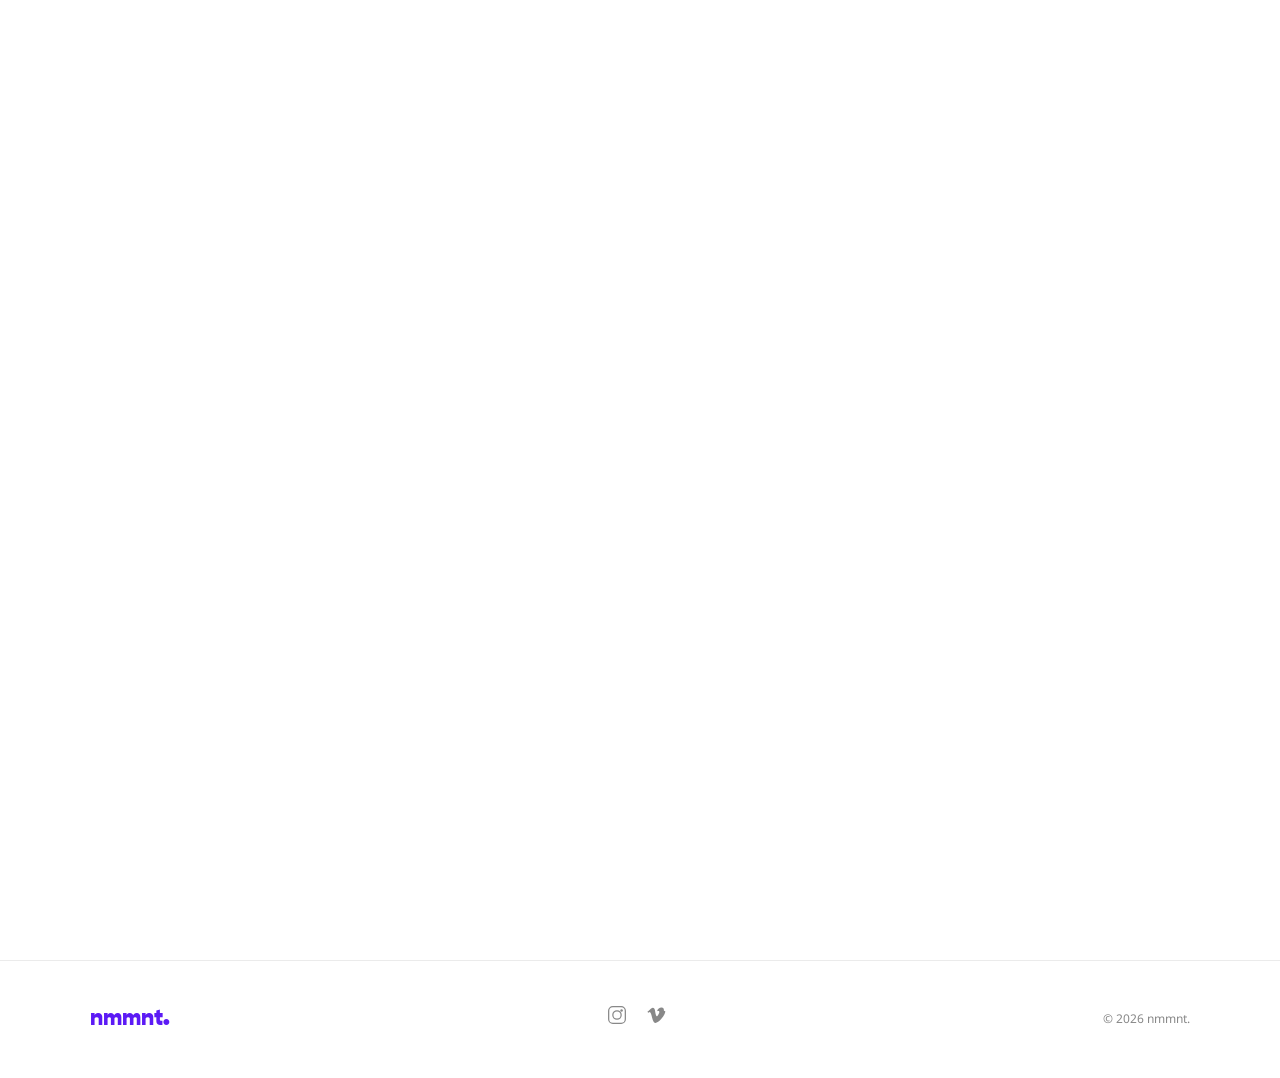
==== commit c3bc18b9: "Hero video: záložní poster + odkrytí až po přehrání Řeší "někomu se nenačítá úvodní video" (adblock," ====
--- a/en/index.html
+++ b/en/index.html
@@ -253,7 +253,7 @@
             width: 100%;
             height: 100%;
             overflow: hidden;
-            background: #000;
+            background: #000 url('../assets/img/foto-4.jpg') center center / cover no-repeat;
         }
 
         .hero-video iframe
@@ -268,7 +268,11 @@
             transform: translate(-50%, -50%);
             pointer-events: none;
             border: none;
-        }
+            opacity: 0;
+            transition: opacity 1.2s ease;
+        }
+
+        .hero-video iframe.loaded { opacity: 1; }
 
         .hero-overlay
         {
@@ -887,7 +891,8 @@
     <div class="hero">
         <div class="hero-video">
             <iframe
-                src="https://player.vimeo.com/video/1209288154?autoplay=1&loop=1&muted=1&controls=0&title=0&byline=0&portrait=0&sidedock=0&transparent=0"
+                id="hero-iframe"
+                src="https://player.vimeo.com/video/1209288154?autoplay=1&loop=1&muted=1&controls=0&title=0&byline=0&portrait=0&sidedock=0&transparent=0&playsinline=1&dnt=1"
                 allow="autoplay; fullscreen"
                 allowfullscreen
                 loading="eager"
@@ -1179,6 +1184,27 @@
     <script>
     document.addEventListener('DOMContentLoaded', function ()
     {
+        /* Hero video: reveal only once it actually plays; poster (foto-4) stays as fallback */
+        (function ()
+        {
+            var hero = document.getElementById('hero-iframe');
+            if (!hero) return;
+            var revealed = false;
+            function reveal() { if (!revealed) { revealed = true; hero.classList.add('loaded'); } }
+            window.addEventListener('message', function (e)
+            {
+                if (typeof e.origin === 'string' && e.origin.indexOf('vimeo.com') === -1) return;
+                var d; try { d = JSON.parse(e.data); } catch (err) { return; }
+                if (d && d.event === 'ready')
+                {
+                    try { hero.contentWindow.postMessage(JSON.stringify({ method: 'addEventListener', value: 'play' }), '*'); } catch (err) {}
+                }
+                else if (d && (d.event === 'play' || d.event === 'playing')) { reveal(); }
+            });
+            /* Safety net: if the player loaded but no play event arrived, reveal after 6s */
+            hero.addEventListener('load', function () { setTimeout(reveal, 6000); });
+        })();
+
         var toggle = document.getElementById('menu-toggle');
         var dropdown = document.getElementById('dropdown-menu');
 
